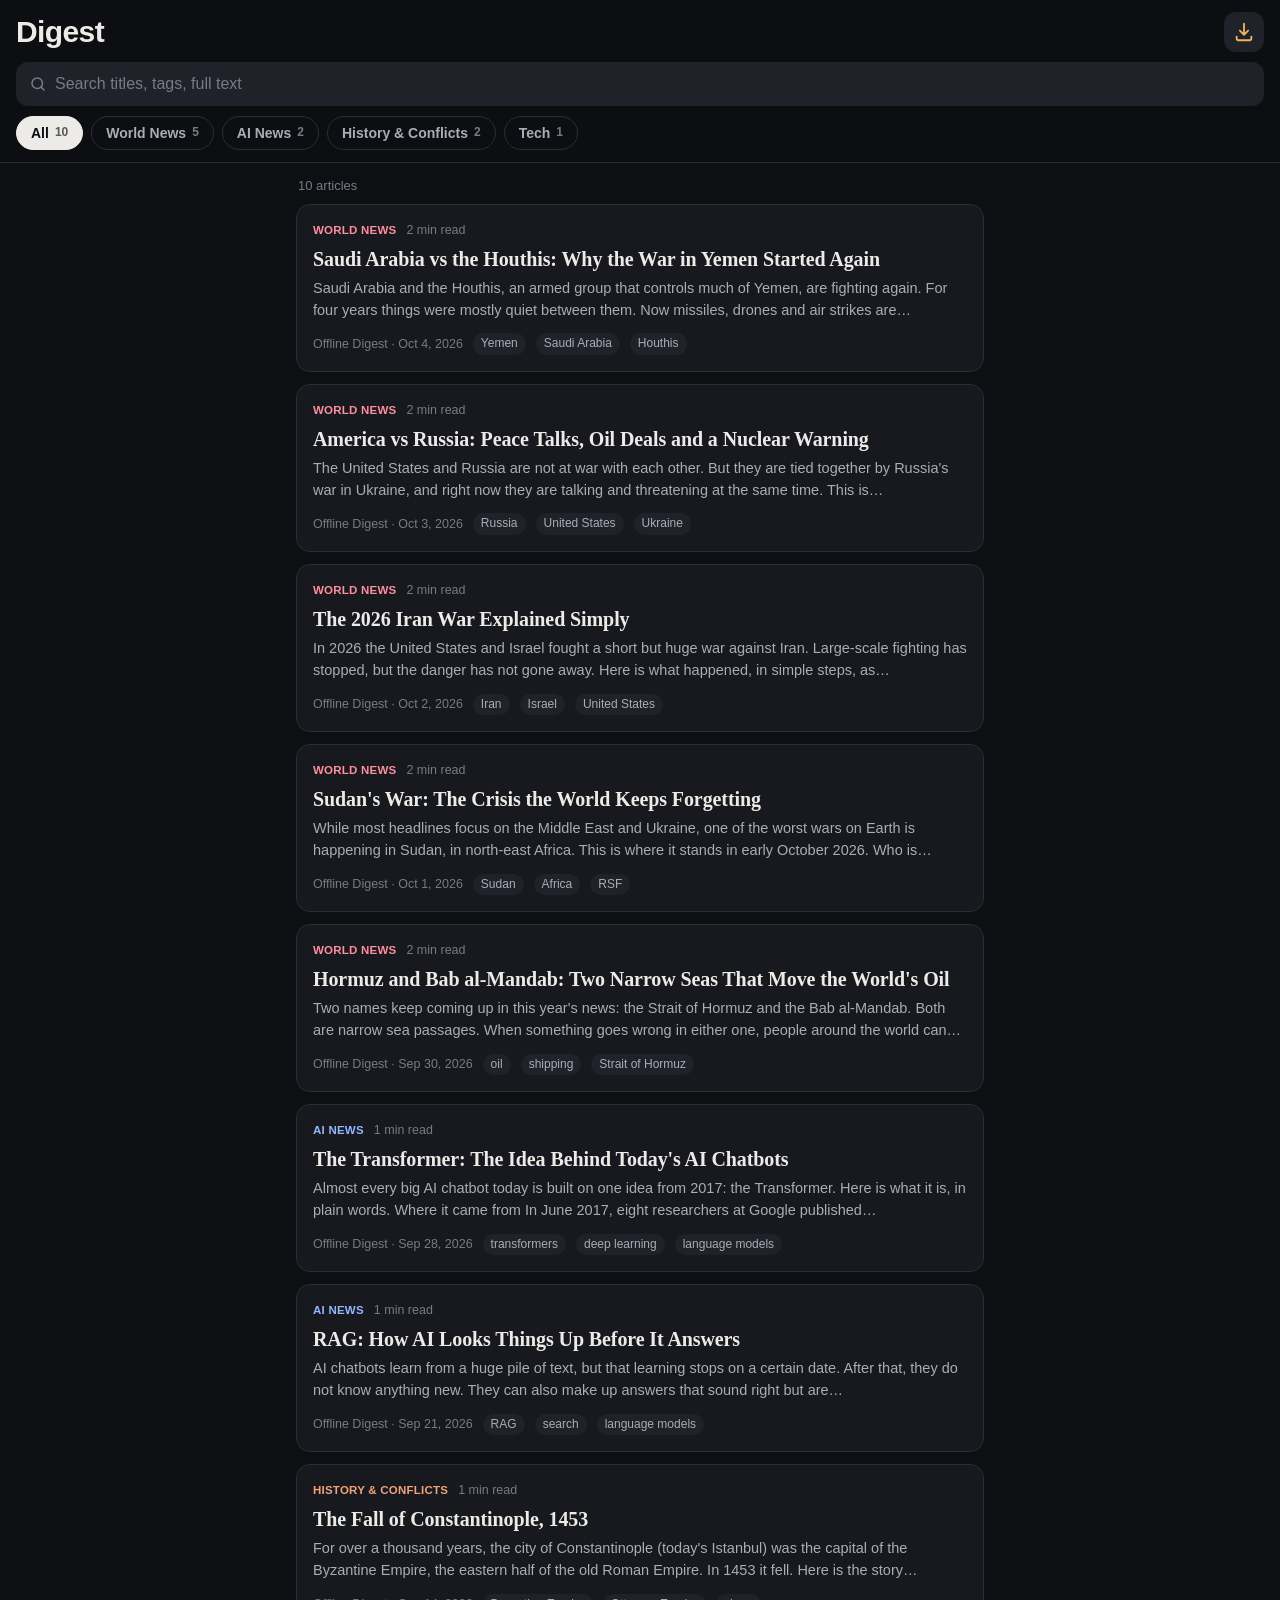
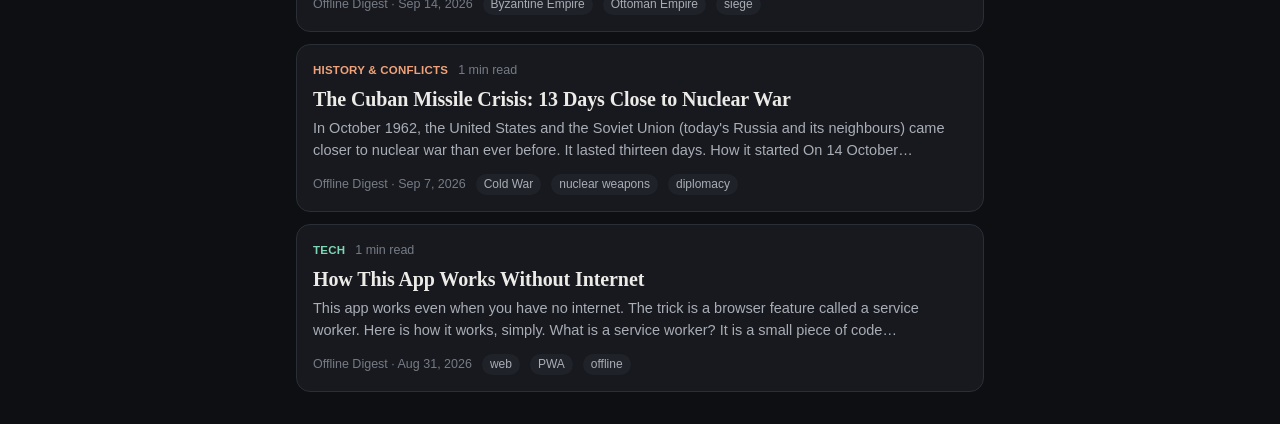
==== index.html @ 99176626 "Offline Digest & Search PWA Co-Authored-By: Claude Opus 5.5 <noreply@anthropic.com>" ====
<!doctype html>
<html lang="en">
<head>
  <meta charset="utf-8">
  <meta name="viewport" content="width=device-width, initial-scale=1, viewport-fit=cover">
  <title>Offline Digest</title>
  <meta name="description" content="An offline-first reading list with instant full-text search.">
  <meta name="theme-color" content="#0e0f12">
  <meta name="color-scheme" content="dark">

  <!-- iOS standalone ("Add to Home Screen") -->
  <meta name="apple-mobile-web-app-capable" content="yes">
  <meta name="mobile-web-app-capable" content="yes">
  <meta name="apple-mobile-web-app-status-bar-style" content="black-translucent">
  <meta name="apple-mobile-web-app-title" content="Digest">
  <meta name="format-detection" content="telephone=no">

  <link rel="manifest" href="manifest.json">
  <link rel="apple-touch-icon" href="icons/apple-touch-icon.png">
  <link rel="icon" type="image/png" sizes="192x192" href="icons/icon-192.png">
  <link rel="stylesheet" href="styles.css">
</head>
<body>

  <!-- Library / search view -->
  <div id="list-view" class="view">
    <header class="topbar">
      <div class="brand-row">
        <h1 class="brand">Digest</h1>
        <span id="net-status" class="net" aria-live="polite" hidden>Offline</span>
        <button id="import-btn" class="icon-btn" type="button" aria-label="Import or sync articles">
          <svg viewBox="0 0 24 24" width="22" height="22" aria-hidden="true"><path d="M12 3v12m0 0-4.5-4.5M12 15l4.5-4.5M4 17v2a2 2 0 0 0 2 2h12a2 2 0 0 0 2-2v-2" fill="none" stroke="currentColor" stroke-width="2" stroke-linecap="round" stroke-linejoin="round"/></svg>
        </button>
      </div>

      <div class="search" role="search">
        <svg viewBox="0 0 24 24" width="18" height="18" aria-hidden="true"><circle cx="11" cy="11" r="7" fill="none" stroke="currentColor" stroke-width="2"/><path d="m20 20-3.5-3.5" stroke="currentColor" stroke-width="2" stroke-linecap="round"/></svg>
        <input id="search" type="search" placeholder="Search titles, tags, full text" aria-label="Search articles"
               autocomplete="off" autocorrect="off" autocapitalize="off" spellcheck="false" enterkeyhint="search">
        <button id="clear-search" class="clear-btn" type="button" aria-label="Clear search" hidden>&times;</button>
      </div>

      <nav id="tabs" class="tabs" role="tablist" aria-label="Categories"></nav>
    </header>

    <main class="list-main">
      <p id="result-info" class="result-info" aria-live="polite"></p>
      <ul id="article-list" class="article-list"></ul>
      <div id="empty" class="empty" hidden></div>
    </main>
  </div>

  <!-- Reader view -->
  <div id="reader-view" class="view" hidden>
    <header class="reader-bar">
      <button id="back-btn" class="text-btn" type="button">
        <svg viewBox="0 0 24 24" width="20" height="20" aria-hidden="true"><path d="m15 5-7 7 7 7" fill="none" stroke="currentColor" stroke-width="2.2" stroke-linecap="round" stroke-linejoin="round"/></svg>
        Library
      </button>
      <div class="font-ctl" role="group" aria-label="Font size">
        <button id="font-down" type="button" aria-label="Decrease font size">A<span class="minus">&minus;</span></button>
        <button id="font-up" type="button" aria-label="Increase font size">A<span class="plus">+</span></button>
      </div>
      <div class="progress"><div id="progress-bar" class="progress-bar"></div></div>
    </header>
    <article id="reader" class="reader"></article>
  </div>

  <!-- Import / sync sheet -->
  <dialog id="import-dialog" class="sheet" aria-labelledby="import-title">
    <div class="sheet-head">
      <h2 id="import-title">Import &amp; Sync</h2>
      <button class="text-btn" type="button" data-close>Done</button>
    </div>

    <section class="sheet-sec">
      <h3>From a file</h3>
      <p class="hint">A JSON array of articles, a JSON Feed, or an RSS/Atom XML dump.</p>
      <label class="btn btn-primary">
        Choose file…
        <input id="file-input" class="visually-hidden" type="file"
               accept=".json,.xml,.rss,.atom,application/json,application/xml,text/xml,application/rss+xml,application/atom+xml">
      </label>
    </section>

    <section class="sheet-sec">
      <h3>Sync from URL</h3>
      <p class="hint">Needs a connection. Remote servers must allow cross-origin requests (CORS).</p>
      <div class="row">
        <input id="sync-url" type="url" inputmode="url" placeholder="https://example.com/feed.json"
               autocomplete="off" autocapitalize="off" spellcheck="false">
        <button id="sync-btn" class="btn" type="button">Sync</button>
      </div>
      <button id="sync-default" class="btn btn-ghost" type="button">Re-sync bundled articles.json</button>
    </section>

    <section class="sheet-sec">
      <h3>Paste JSON or RSS</h3>
      <textarea id="paste-input" rows="4" placeholder='[{"title": "…", "body": "…", "category": "Tech"}]'
                autocomplete="off" autocapitalize="off" spellcheck="false"></textarea>
      <button id="paste-btn" class="btn" type="button">Import pasted text</button>
    </section>

    <section class="sheet-sec">
      <h3>Library</h3>
      <p id="lib-stats" class="hint"></p>
      <button id="reset-btn" class="btn btn-danger" type="button">Reset library</button>
    </section>

    <p id="import-status" class="status" aria-live="polite"></p>
  </dialog>

  <div id="toast" class="toast" role="status" hidden>
    <span id="toast-msg"></span>
    <button id="toast-action" class="toast-action" type="button" hidden></button>
  </div>

  <script src="app.js" defer></script>
</body>
</html>
---- styles.css ----
/* Offline Digest — mobile-first dark reading UI */

:root {
  --bg: #0e0f12;
  --surface: #17191e;
  --surface-2: #1f2228;
  --border: #2a2e36;
  --text: #ecebe7;
  --text-2: #a9adb6;
  --text-3: #767b86;
  --accent: #f2b45a;
  --accent-ink: #1a1408;
  --danger: #ff6b6b;
  --ok: #6fd08c;
  --mark: rgba(242, 180, 90, 0.28);

  --cat-ai: #8fb8ff;
  --cat-history: #f0a37a;
  --cat-tech: #7fd6b4;
  --cat-world: #ff8f9e;

  --radius: 14px;
  --sat: env(safe-area-inset-top, 0px);
  --sab: env(safe-area-inset-bottom, 0px);
  --sal: env(safe-area-inset-left, 0px);
  --sar: env(safe-area-inset-right, 0px);
  --gutter: 16px;

  --ui-font: -apple-system, BlinkMacSystemFont, "SF Pro Text", "Segoe UI", Roboto, Helvetica, Arial, sans-serif;
  --read-font: "Iowan Old Style", "Charter", "Palatino Linotype", Palatino, Georgia, "Times New Roman", serif;

  color-scheme: dark;
}

*, *::before, *::after { box-sizing: border-box; }

html {
  -webkit-text-size-adjust: 100%;
  text-size-adjust: 100%;
  background: var(--bg);
}

body {
  margin: 0;
  min-height: 100vh;
  min-height: 100dvh;
  background: var(--bg);
  color: var(--text);
  font: 16px/1.45 var(--ui-font);
  -webkit-font-smoothing: antialiased;
  -webkit-tap-highlight-color: transparent;
  overflow-x: hidden;
}

[hidden] { display: none !important; }

button, input, textarea { font: inherit; color: inherit; }
button { cursor: pointer; }

:focus-visible { outline: 2px solid var(--accent); outline-offset: 2px; }

.visually-hidden {
  position: absolute !important;
  width: 1px; height: 1px;
  overflow: hidden;
  clip: rect(0 0 0 0);
  white-space: nowrap;
}

/* ---------- Library header ---------- */

.topbar {
  position: sticky;
  top: 0;
  z-index: 10;
  padding: calc(var(--sat) + 10px) calc(var(--gutter) + var(--sar)) 0 calc(var(--gutter) + var(--sal));
  background: rgba(14, 15, 18, 0.86);
  -webkit-backdrop-filter: saturate(160%) blur(18px);
  backdrop-filter: saturate(160%) blur(18px);
  border-bottom: 1px solid var(--border);
}

.brand-row {
  display: flex;
  align-items: center;
  gap: 10px;
  min-height: 44px;
}

.brand {
  margin: 0;
  font-size: 30px;
  font-weight: 750;
  letter-spacing: -0.02em;
}

.net {
  font-size: 12px;
  font-weight: 600;
  padding: 3px 8px;
  border-radius: 999px;
  background: var(--surface-2);
  color: var(--text-2);
  border: 1px solid var(--border);
}

.icon-btn {
  margin-left: auto;
  width: 40px;
  height: 40px;
  display: grid;
  place-items: center;
  border: 0;
  border-radius: 12px;
  background: var(--surface-2);
  color: var(--accent);
}
.icon-btn:active { transform: scale(0.95); }

.search {
  position: relative;
  display: flex;
  align-items: center;
  margin: 8px 0 10px;
  background: var(--surface-2);
  border-radius: 12px;
  border: 1px solid transparent;
  color: var(--text-3);
}
.search:focus-within { border-color: var(--border); }
.search svg { position: absolute; left: 12px; pointer-events: none; }

.search input {
  flex: 1;
  min-width: 0;
  height: 42px;
  padding: 0 40px 0 38px;
  border: 0;
  background: transparent;
  font-size: 16px; /* >= 16px prevents iOS zoom-on-focus */
  color: var(--text);
  outline: none;
  -webkit-appearance: none;
  appearance: none;
}
.search input::placeholder { color: var(--text-3); }
.search input::-webkit-search-cancel-button { display: none; }

.clear-btn {
  position: absolute;
  right: 6px;
  width: 30px;
  height: 30px;
  border: 0;
  border-radius: 50%;
  background: var(--border);
  color: var(--text);
  font-size: 18px;
  line-height: 1;
}

.tabs {
  display: flex;
  gap: 8px;
  overflow-x: auto;
  padding-bottom: 12px;
  margin: 0 calc(-1 * var(--gutter));
  padding-left: var(--gutter);
  padding-right: var(--gutter);
  scrollbar-width: none;
  -webkit-overflow-scrolling: touch;
}
.tabs::-webkit-scrollbar { display: none; }

.tab {
  flex: none;
  display: inline-flex;
  align-items: center;
  gap: 6px;
  height: 34px;
  padding: 0 14px;
  border-radius: 999px;
  border: 1px solid var(--border);
  background: transparent;
  color: var(--text-2);
  font-size: 14px;
  font-weight: 600;
  white-space: nowrap;
}
.tab .count {
  font-size: 12px;
  font-weight: 600;
  color: var(--text-3);
  font-variant-numeric: tabular-nums;
}
.tab[aria-selected="true"] {
  background: var(--text);
  border-color: var(--text);
  color: var(--bg);
}
.tab[aria-selected="true"] .count { color: #55585f; }

/* ---------- Article list ---------- */

.list-main {
  padding: 4px calc(var(--gutter) + var(--sar)) calc(var(--sab) + 32px) calc(var(--gutter) + var(--sal));
  max-width: 720px;
  margin: 0 auto;
}

.result-info {
  margin: 10px 2px 8px;
  font-size: 13px;
  color: var(--text-3);
  min-height: 1em;
}

.article-list {
  list-style: none;
  margin: 0;
  padding: 0;
  display: grid;
  gap: 12px;
}

.card {
  display: block;
  padding: 16px;
  border-radius: var(--radius);
  background: var(--surface);
  border: 1px solid var(--border);
  color: inherit;
  text-decoration: none;
  transition: transform 0.12s ease, background 0.12s ease;
}
.card:active { transform: scale(0.985); background: var(--surface-2); }

.card-meta,
.card-foot {
  display: flex;
  align-items: center;
  flex-wrap: wrap;
  gap: 6px 10px;
  font-size: 12.5px;
  color: var(--text-3);
}

.chip {
  font-size: 11.5px;
  font-weight: 700;
  letter-spacing: 0.02em;
  text-transform: uppercase;
  color: var(--cat, var(--text-2));
}
.chip[data-cat="ai"] { --cat: var(--cat-ai); }
.chip[data-cat="history"] { --cat: var(--cat-history); }
.chip[data-cat="tech"] { --cat: var(--cat-tech); }
.chip[data-cat="world"] { --cat: var(--cat-world); }

.card-title {
  margin: 8px 0 6px;
  font-family: var(--read-font);
  font-size: 20px;
  line-height: 1.25;
  font-weight: 700;
  letter-spacing: -0.005em;
}

.card-excerpt {
  margin: 0 0 12px;
  font-size: 14.5px;
  line-height: 1.5;
  color: var(--text-2);
  display: -webkit-box;
  -webkit-line-clamp: 3;
  -webkit-box-orient: vertical;
  overflow: hidden;
}

.tag {
  padding: 2px 8px;
  border-radius: 999px;
  background: var(--surface-2);
  color: var(--text-2);
  font-size: 12px;
}

mark {
  background: var(--mark);
  color: inherit;
  border-radius: 3px;
  padding: 0 1px;
}

.empty {
  text-align: center;
  padding: 48px 24px;
  color: var(--text-3);
}
.empty strong { display: block; color: var(--text-2); font-size: 17px; margin-bottom: 6px; }

/* ---------- Reader ---------- */

.reader-bar {
  position: sticky;
  top: 0;
  z-index: 10;
  display: flex;
  align-items: center;
  justify-content: space-between;
  padding: calc(var(--sat) + 6px) calc(10px + var(--sar)) 6px calc(6px + var(--sal));
  background: rgba(14, 15, 18, 0.86);
  -webkit-backdrop-filter: saturate(160%) blur(18px);
  backdrop-filter: saturate(160%) blur(18px);
  border-bottom: 1px solid var(--border);
}

.text-btn {
  display: inline-flex;
  align-items: center;
  gap: 2px;
  min-height: 44px;
  padding: 0 8px;
  border: 0;
  background: none;
  color: var(--accent);
  font-size: 17px;
  font-weight: 500;
}

.font-ctl {
  display: flex;
  border-radius: 10px;
  overflow: hidden;
  border: 1px solid var(--border);
  background: var(--surface-2);
}
.font-ctl button {
  min-width: 52px;
  height: 36px;
  border: 0;
  background: none;
  font-family: var(--read-font);
  font-weight: 700;
  font-size: 17px;
}
.font-ctl button + button { border-left: 1px solid var(--border); font-size: 21px; }
.font-ctl button:disabled { opacity: 0.35; }
.font-ctl .minus, .font-ctl .plus { font-family: var(--ui-font); font-size: 0.75em; margin-left: 1px; }

.progress {
  position: absolute;
  left: 0; right: 0; bottom: -1px;
  height: 2px;
}
.progress-bar {
  height: 100%;
  width: 0;
  background: var(--accent);
  transition: width 0.08s linear;
}

.reader {
  --reader-size: 18px;
  max-width: 680px;
  margin: 0 auto;
  padding: 28px calc(22px + var(--sar)) calc(var(--sab) + 72px) calc(22px + var(--sal));
  font-family: var(--read-font);
  font-size: var(--reader-size);
  line-height: 1.68;
  overflow-wrap: break-word;
}

.reader .chip { font-family: var(--ui-font); }

.reader h1 {
  margin: 10px 0 12px;
  font-size: 1.65em;
  line-height: 1.18;
  letter-spacing: -0.01em;
}

.reader-meta {
  font-family: var(--ui-font);
  font-size: 14px;
  line-height: 1.5;
  color: var(--text-3);
  padding-bottom: 20px;
  margin-bottom: 24px;
  border-bottom: 1px solid var(--border);
}
.reader-meta .tags { display: flex; flex-wrap: wrap; gap: 6px; margin-top: 10px; }

.reader-body p { margin: 0 0 1.1em; }
.reader-body ul, .reader-body ol { margin: 0 0 1.1em; padding-left: 1.3em; }
.reader-body li { margin-bottom: 0.45em; }
.reader-body li::marker { color: var(--accent); }
.reader-body strong { color: #fff; }
.reader-body h2 {
  margin: 1.6em 0 0.5em;
  font-size: 1.2em;
  line-height: 1.3;
}

.reader-foot {
  margin-top: 36px;
  padding-top: 20px;
  border-top: 1px solid var(--border);
  font-family: var(--ui-font);
  font-size: 14px;
  color: var(--text-3);
}
.reader-foot a { color: var(--accent); }

/* ---------- Import sheet ---------- */

.sheet {
  width: min(100% - 24px, 520px);
  max-height: calc(100dvh - var(--sat) - 24px);
  margin: auto auto calc(12px + var(--sab));
  padding: 0;
  border: 1px solid var(--border);
  border-radius: 20px;
  background: var(--surface);
  color: var(--text);
  overflow-y: auto;
  -webkit-overflow-scrolling: touch;
}
.sheet::backdrop { background: rgba(0, 0, 0, 0.6); }
.sheet[open] { animation: sheet-in 0.22s ease-out; }
@keyframes sheet-in { from { transform: translateY(24px); opacity: 0; } }

@media (min-width: 640px) {
  .sheet { margin: auto; }
}

.sheet-head {
  position: sticky;
  top: 0;
  display: flex;
  align-items: center;
  justify-content: space-between;
  padding: 8px 8px 8px 20px;
  background: var(--surface);
  border-bottom: 1px solid var(--border);
}
.sheet-head h2 { margin: 0; font-size: 18px; }

.sheet-sec { padding: 16px 20px 4px; }
.sheet-sec h3 { margin: 0 0 4px; font-size: 15px; }
.hint { margin: 0 0 12px; font-size: 13.5px; color: var(--text-3); }

.row { display: flex; gap: 8px; margin-bottom: 10px; }

.sheet input[type="url"],
.sheet textarea {
  width: 100%;
  min-width: 0;
  padding: 10px 12px;
  border-radius: 10px;
  border: 1px solid var(--border);
  background: var(--bg);
  font-size: 16px;
  outline: none;
}
.sheet textarea { resize: vertical; margin-bottom: 10px; font-family: ui-monospace, Menlo, Consolas, monospace; font-size: 14px; }
.sheet input:focus, .sheet textarea:focus { border-color: var(--accent); }

.btn {
  position: relative;
  display: inline-flex;
  align-items: center;
  justify-content: center;
  min-height: 42px;
  padding: 0 16px;
  border-radius: 10px;
  border: 1px solid var(--border);
  background: var(--surface-2);
  font-size: 15px;
  font-weight: 600;
  white-space: nowrap;
  margin-bottom: 10px;
}
.btn:active { transform: scale(0.98); }
.btn:disabled { opacity: 0.4; }
.row .btn { margin-bottom: 0; }
.btn-primary { background: var(--accent); border-color: var(--accent); color: var(--accent-ink); width: 100%; }
.btn-ghost { background: transparent; color: var(--accent); border-color: transparent; padding: 0 4px; }
.btn-danger { background: transparent; color: var(--danger); border-color: rgba(255, 107, 107, 0.35); }
.btn-primary:focus-within { outline: 2px solid var(--text); outline-offset: 2px; }

.status {
  margin: 0;
  padding: 4px 20px calc(18px + var(--sab));
  font-size: 14px;
  color: var(--text-2);
  min-height: 1em;
}
.status.ok { color: var(--ok); }
.status.error { color: var(--danger); }

/* ---------- Toast ---------- */

.toast {
  position: fixed;
  left: 50%;
  bottom: calc(18px + var(--sab));
  transform: translateX(-50%);
  z-index: 50;
  display: flex;
  align-items: center;
  gap: 12px;
  max-width: calc(100% - 32px);
  padding: 12px 16px;
  border-radius: 12px;
  background: var(--text);
  color: var(--bg);
  font-size: 14.5px;
  font-weight: 500;
  box-shadow: 0 10px 30px rgba(0, 0, 0, 0.45);
  animation: toast-in 0.2s ease-out;
}
@keyframes toast-in { from { opacity: 0; transform: translate(-50%, 10px); } }
.toast-action {
  border: 0;
  background: none;
  color: #9a5d00;
  font-weight: 700;
  padding: 0;
}

@media (prefers-reduced-motion: reduce) {
  *, *::before, *::after { animation: none !important; transition: none !important; }
}
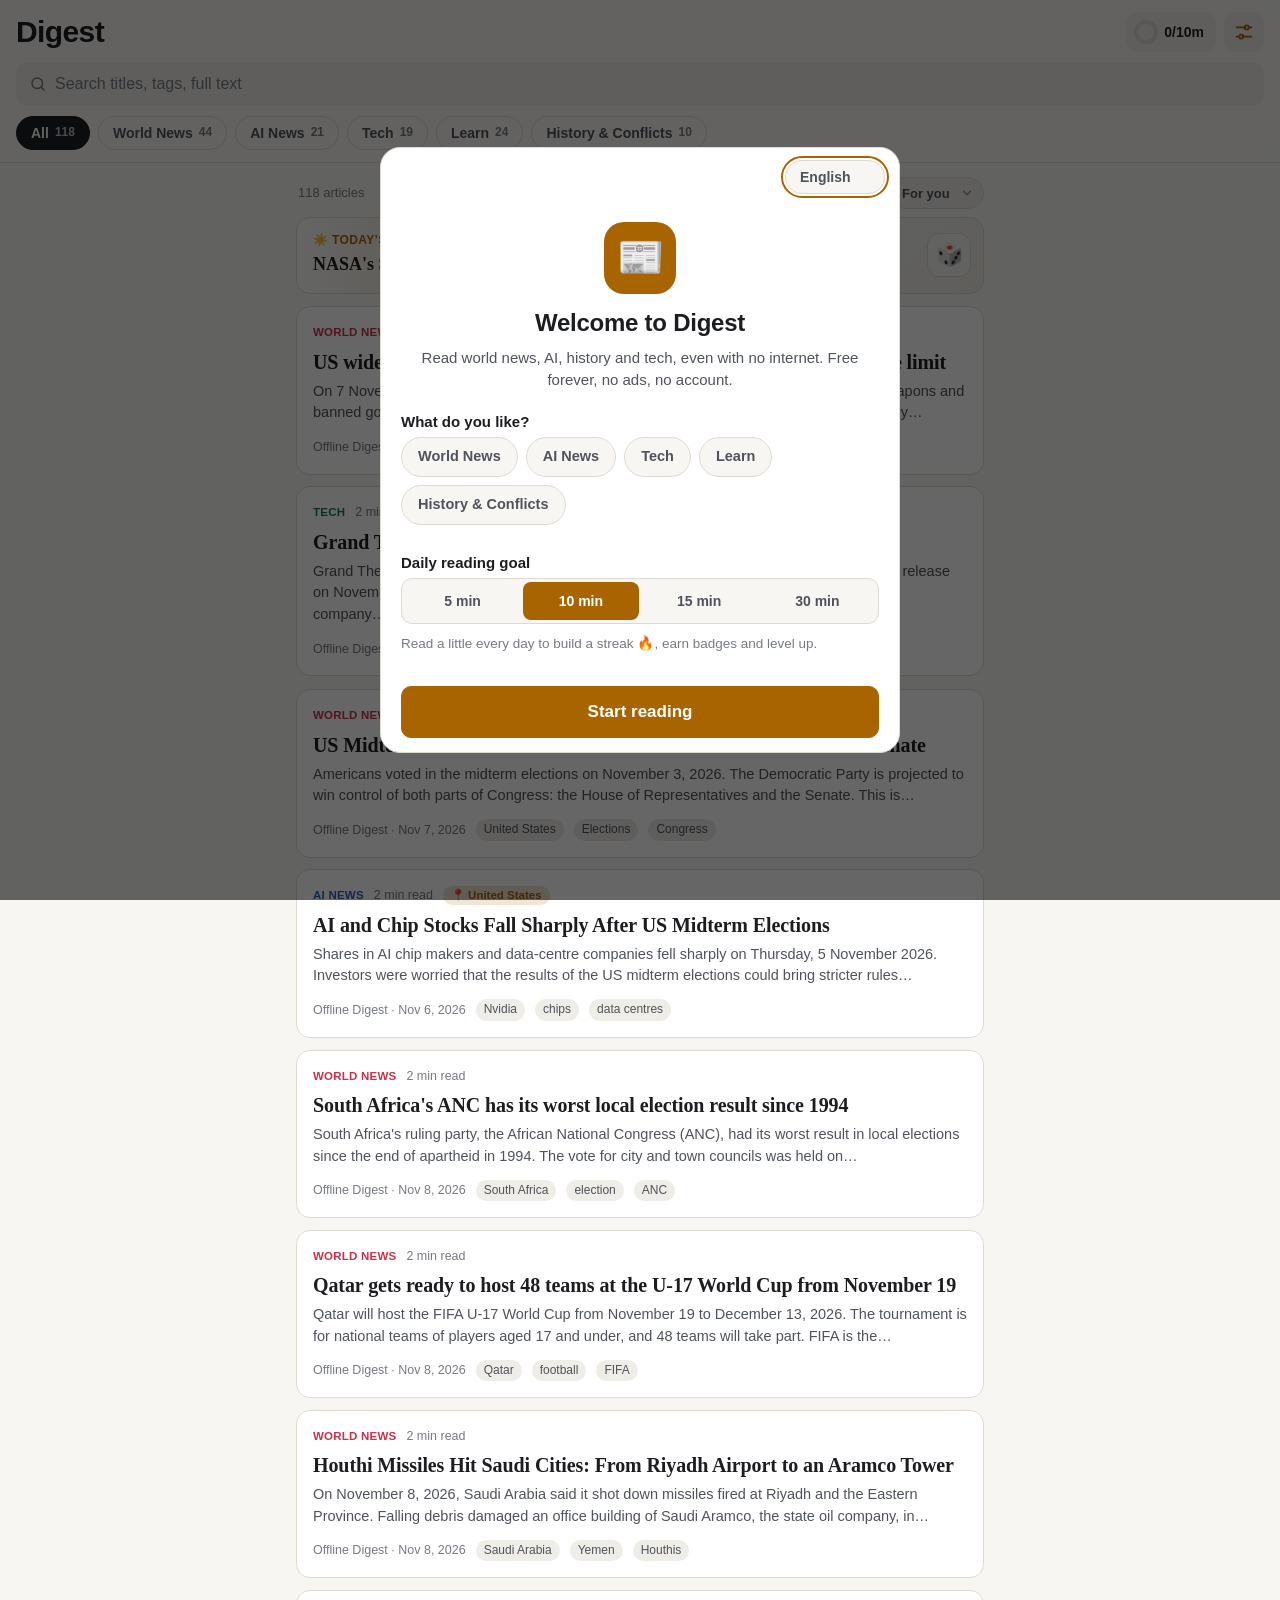
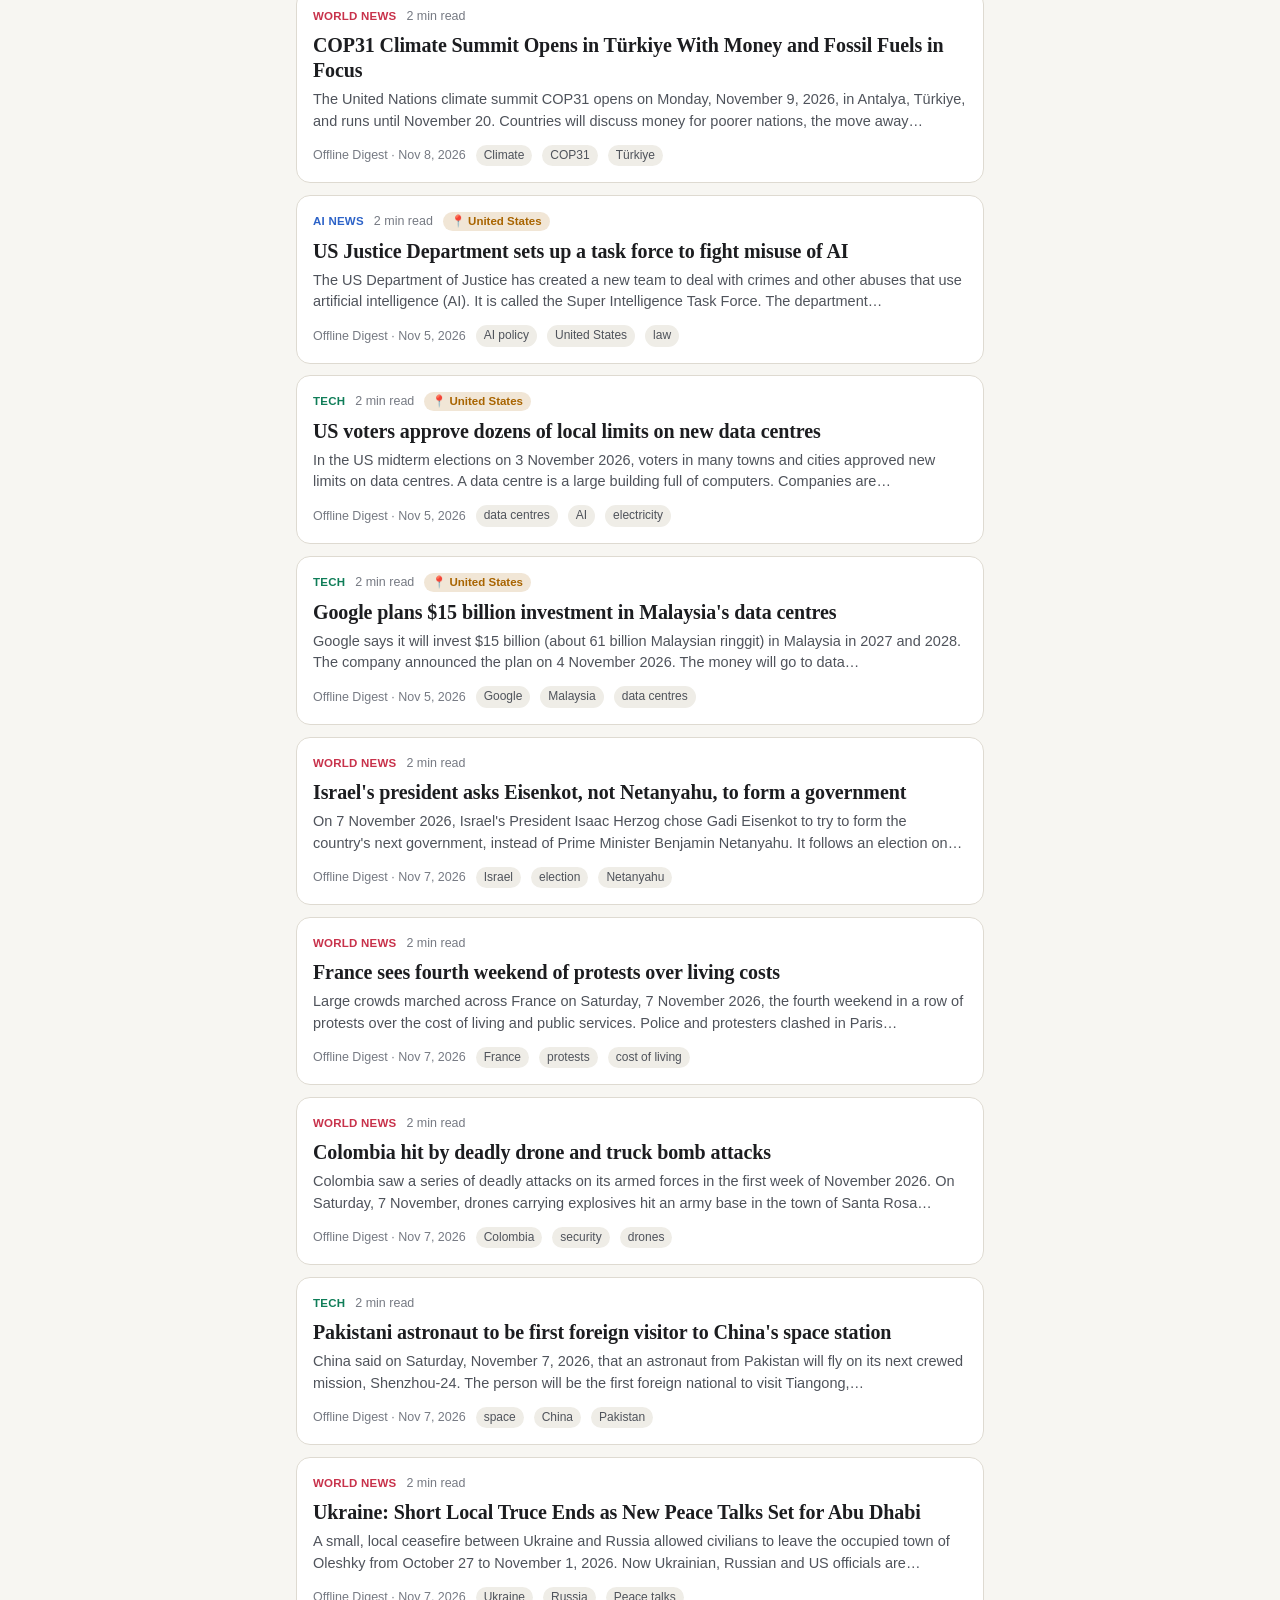
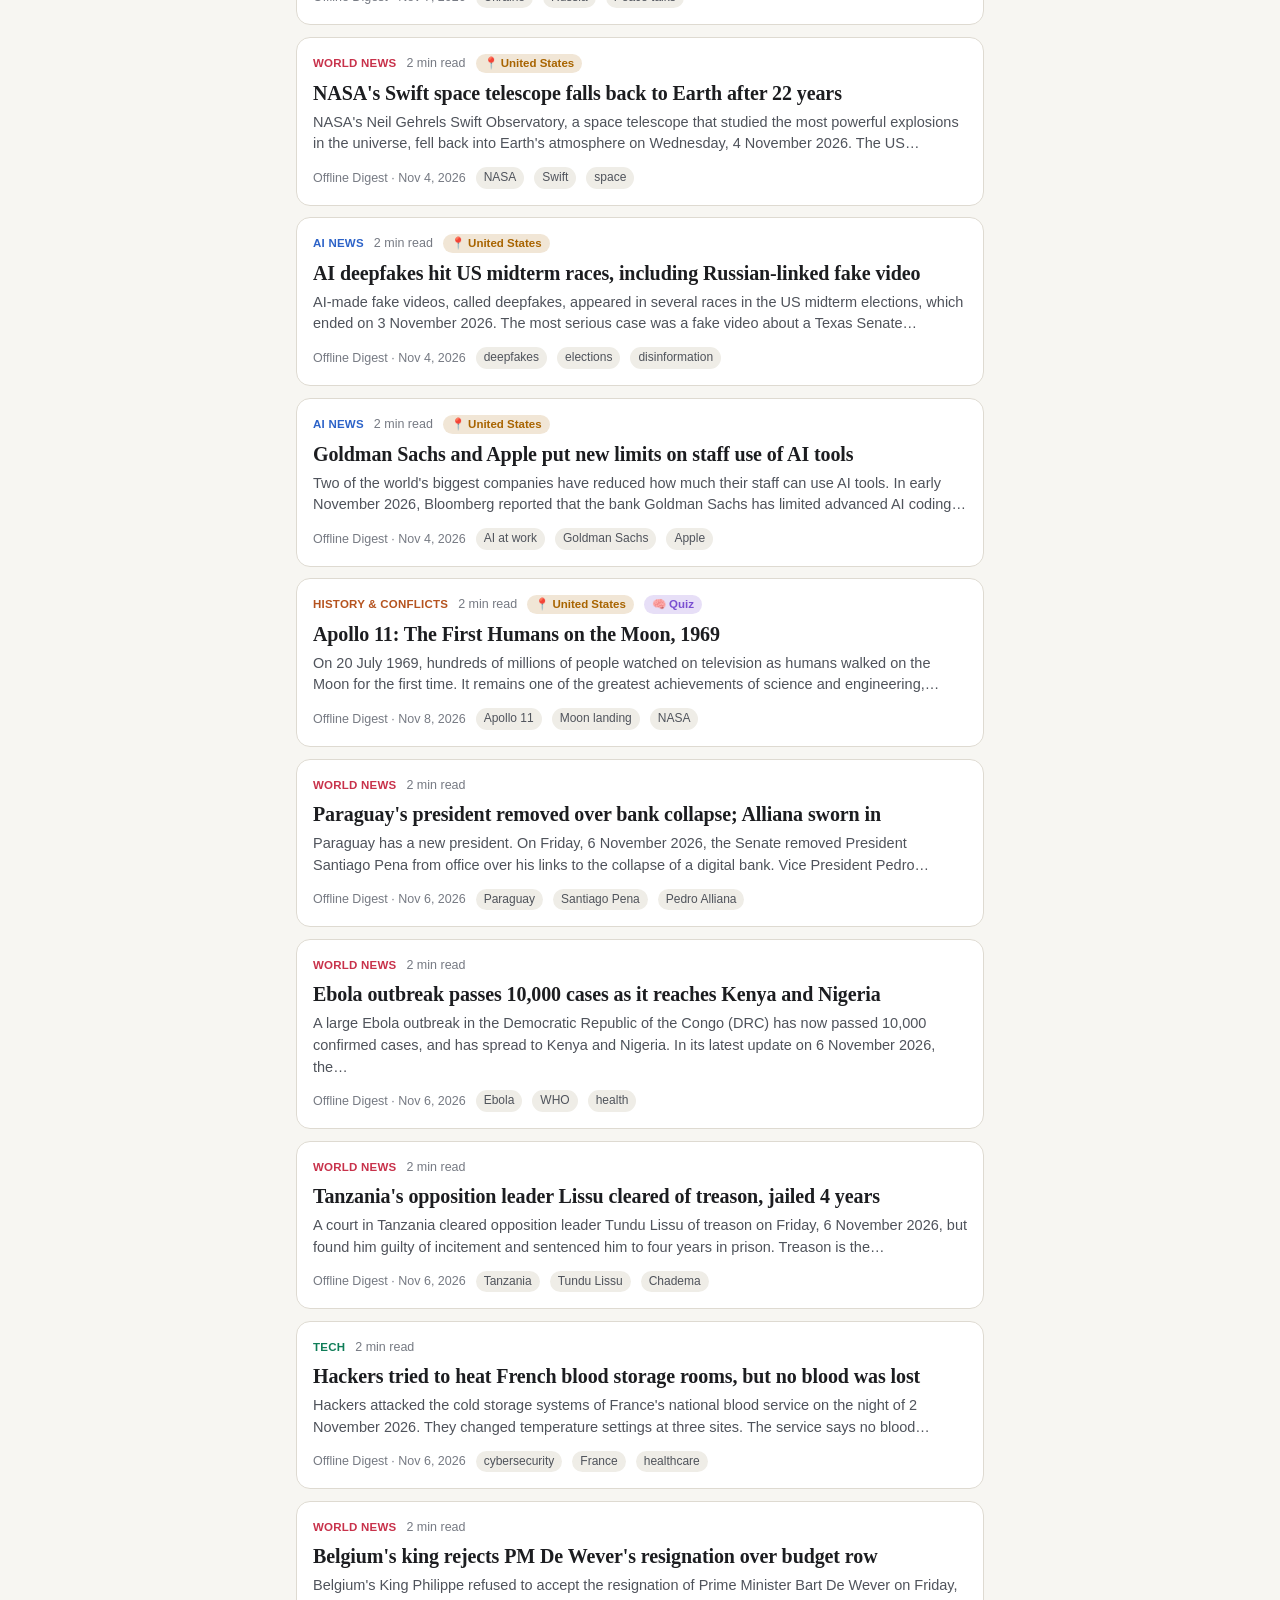
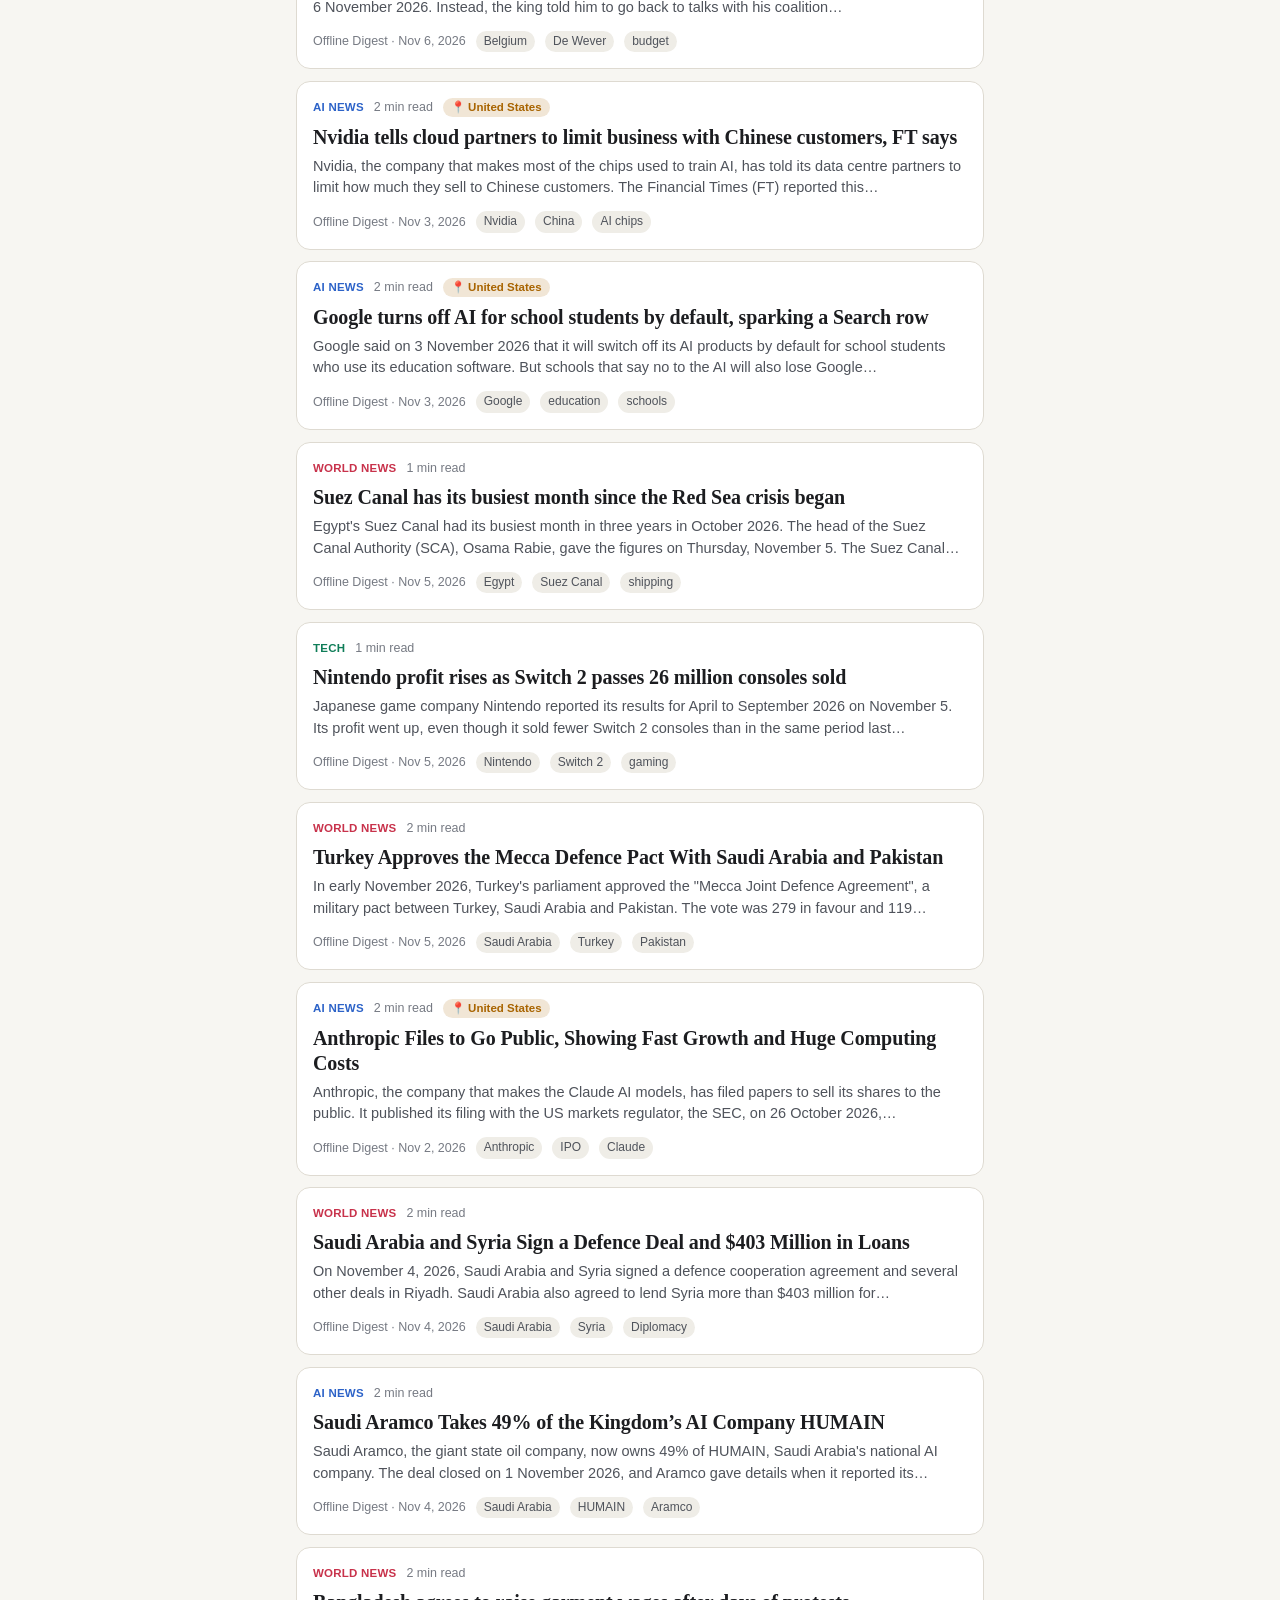
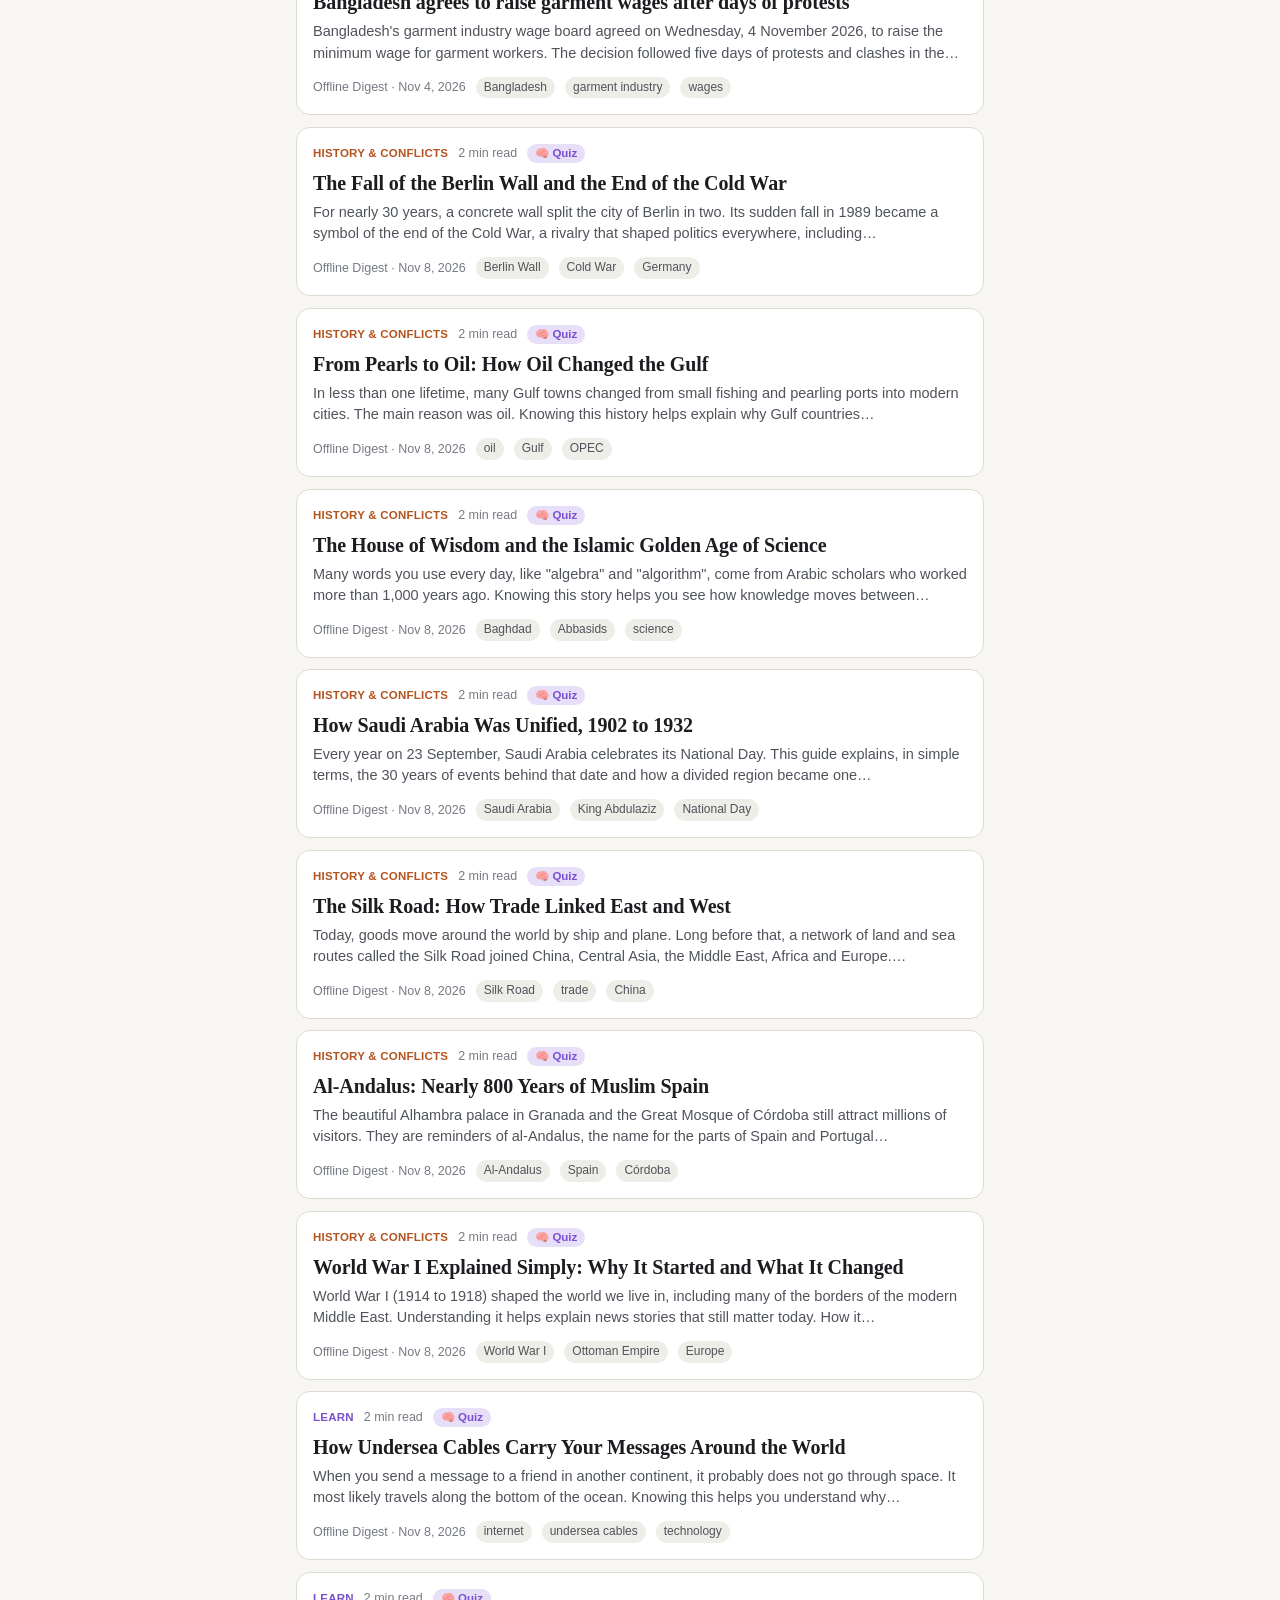
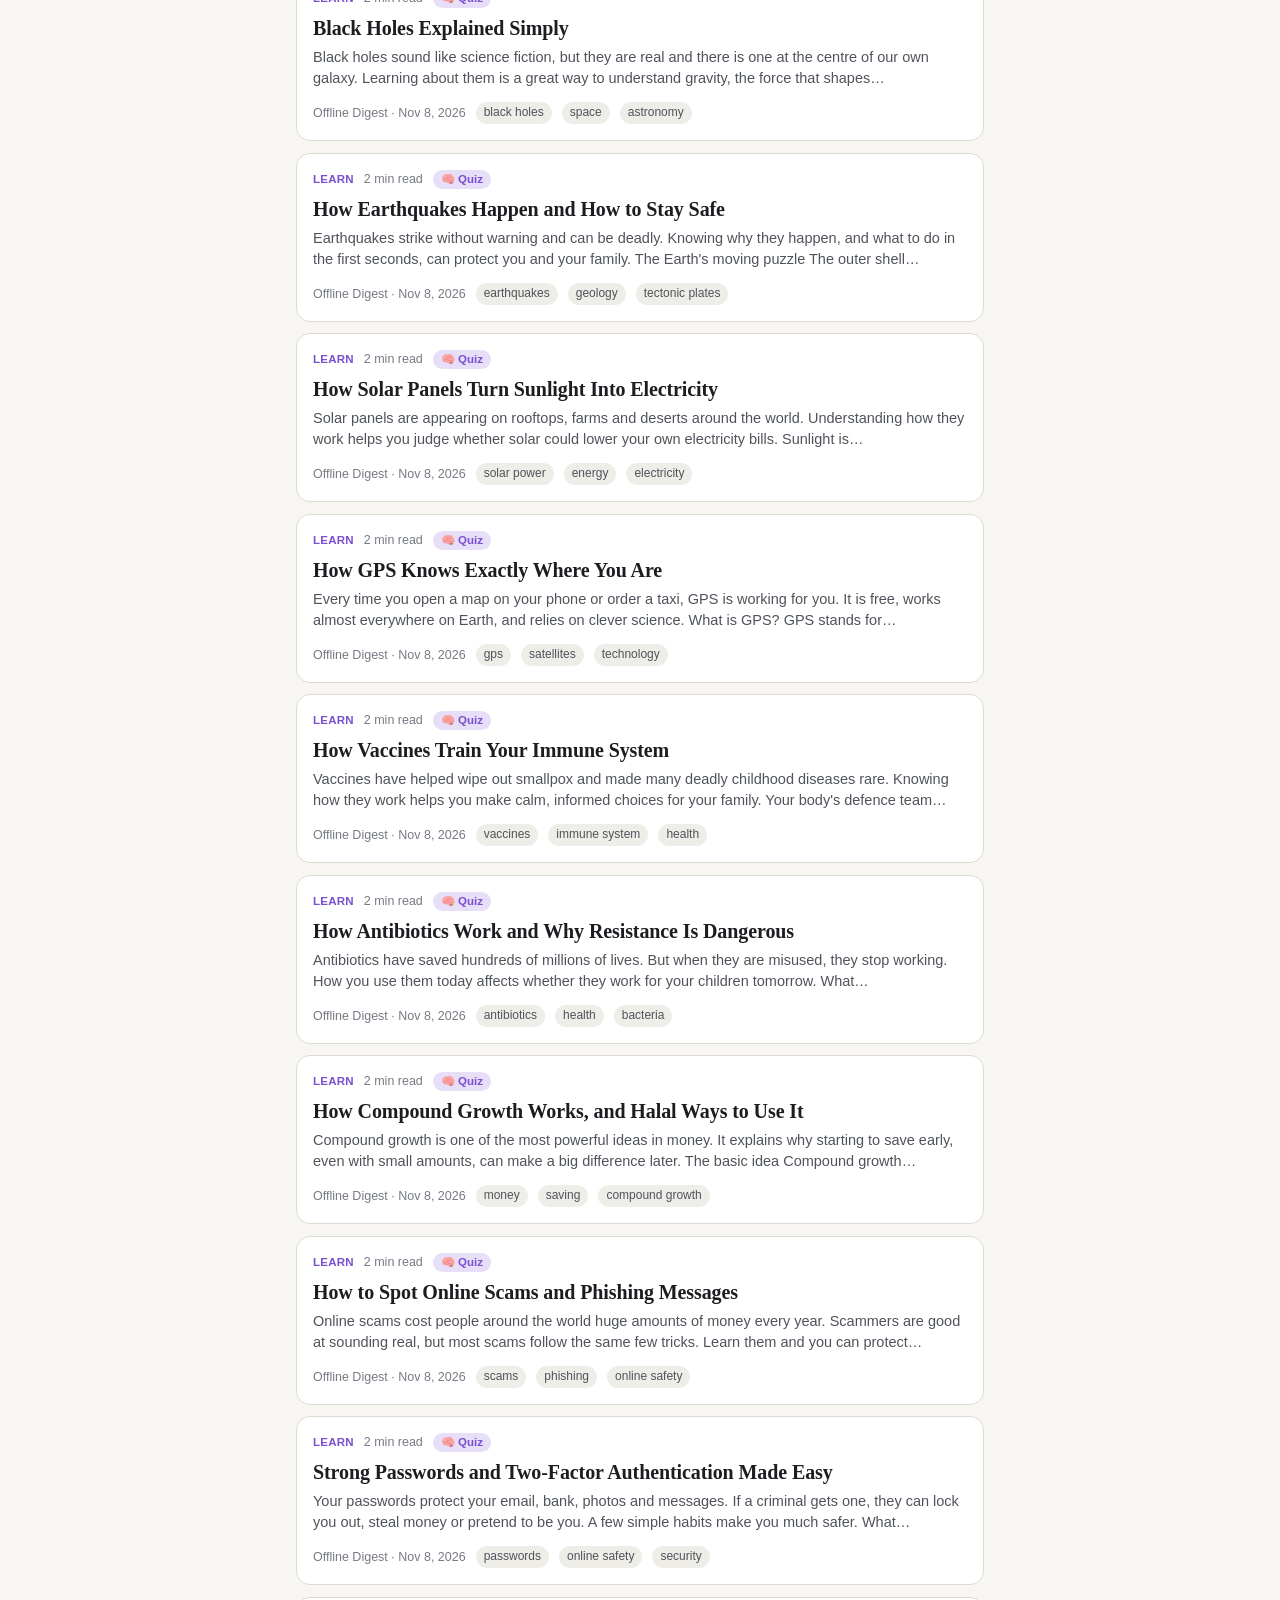
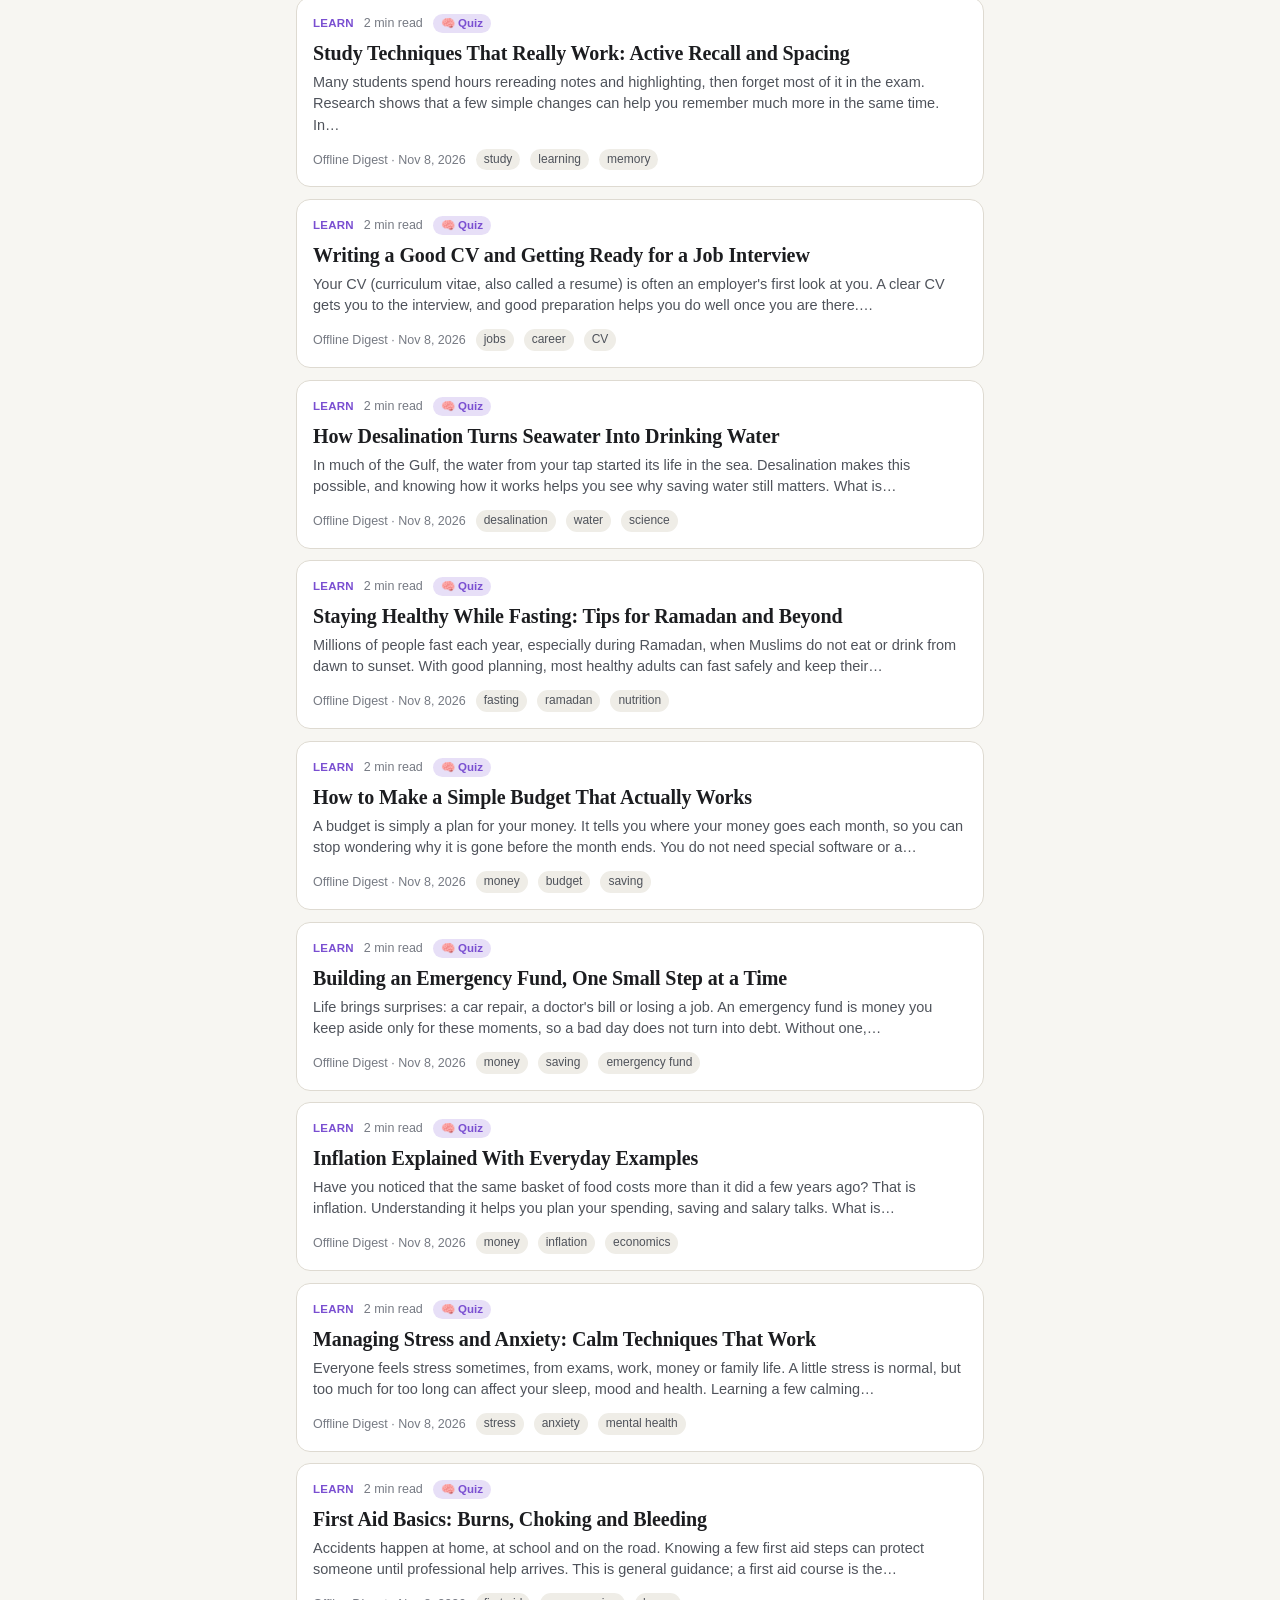
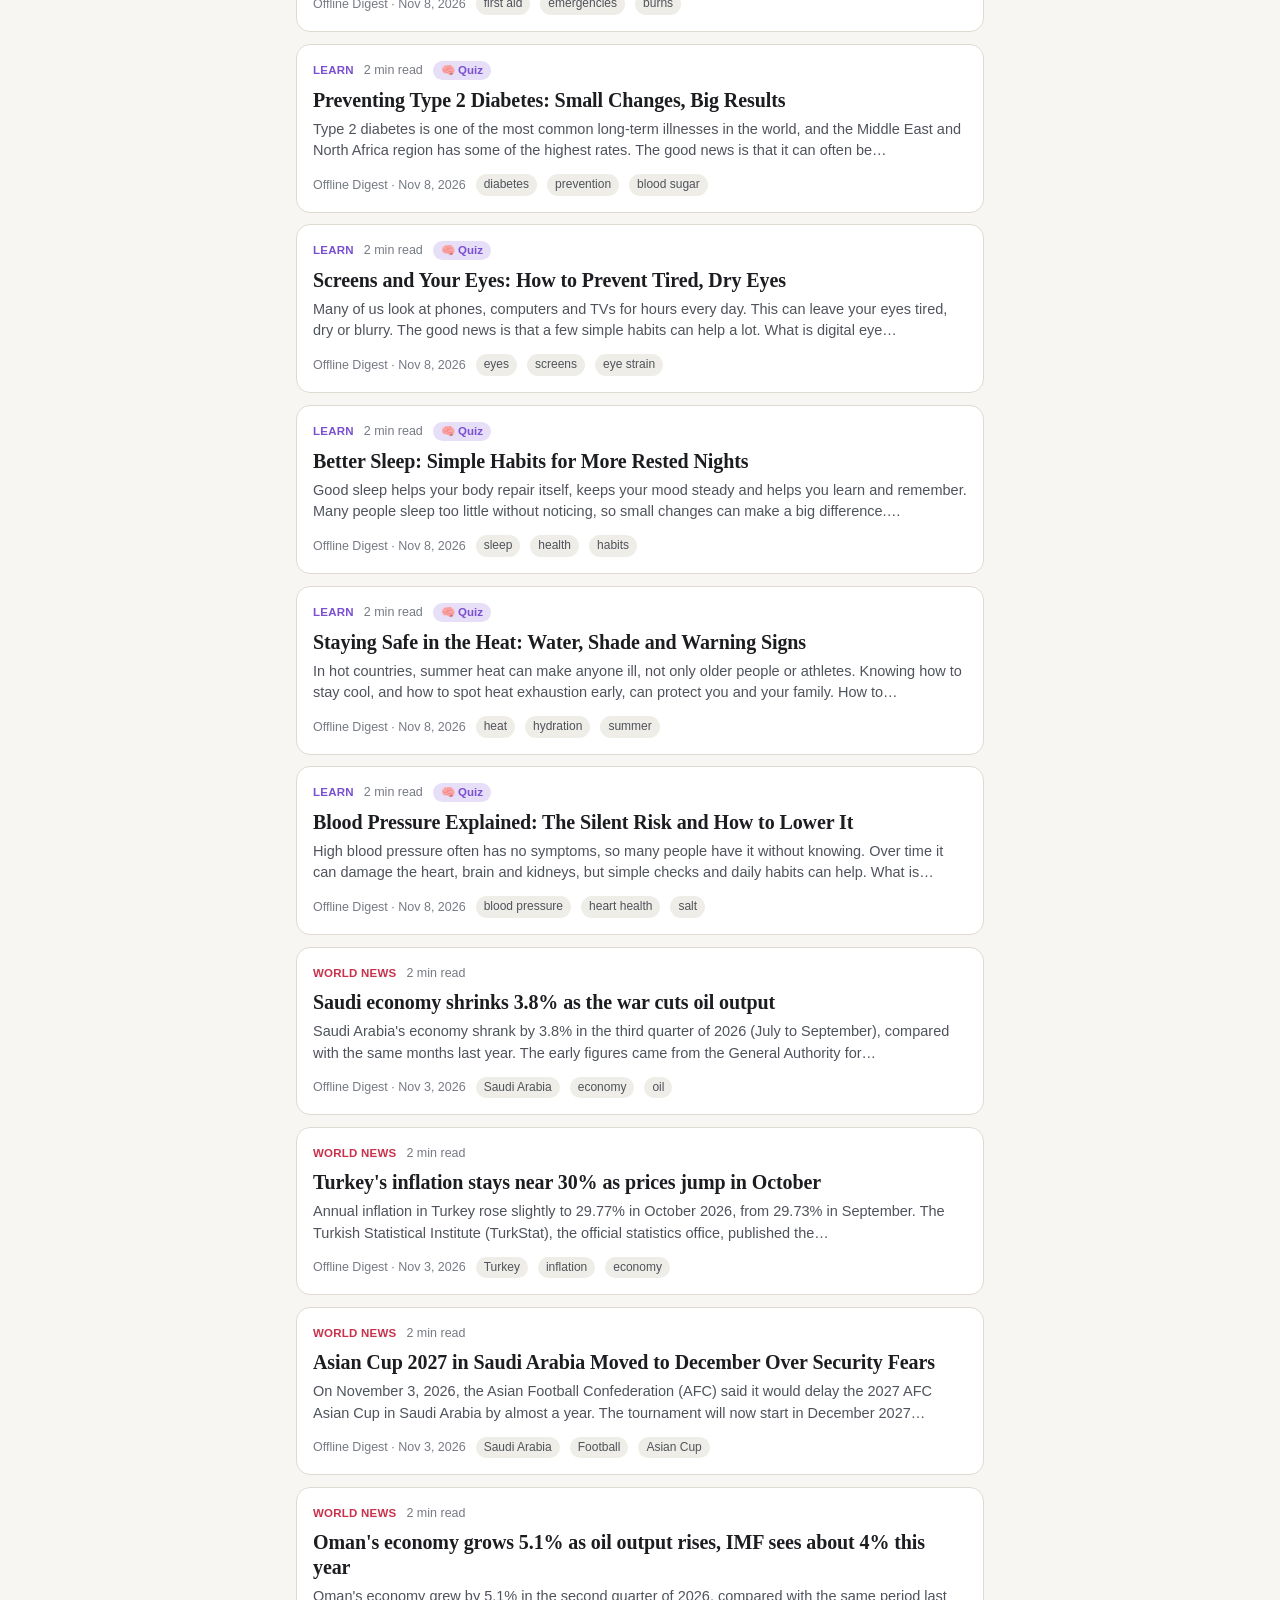
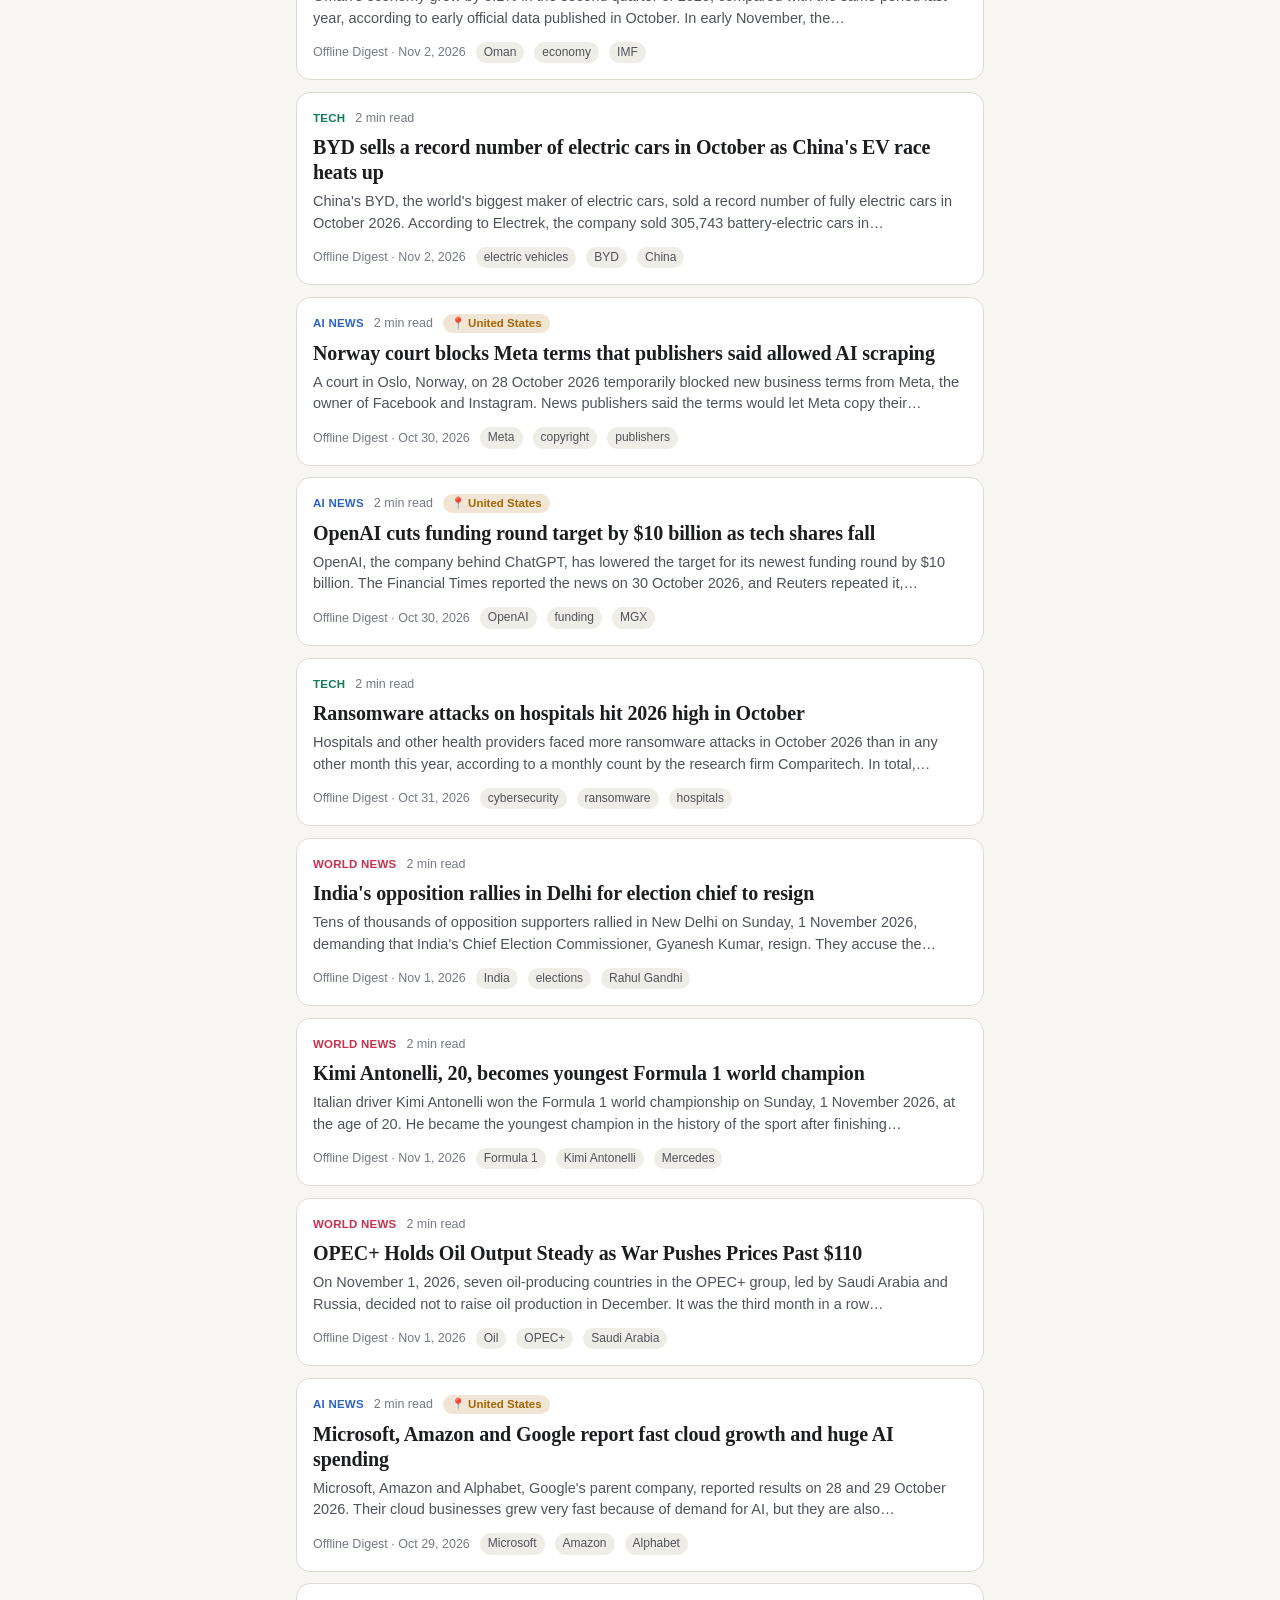
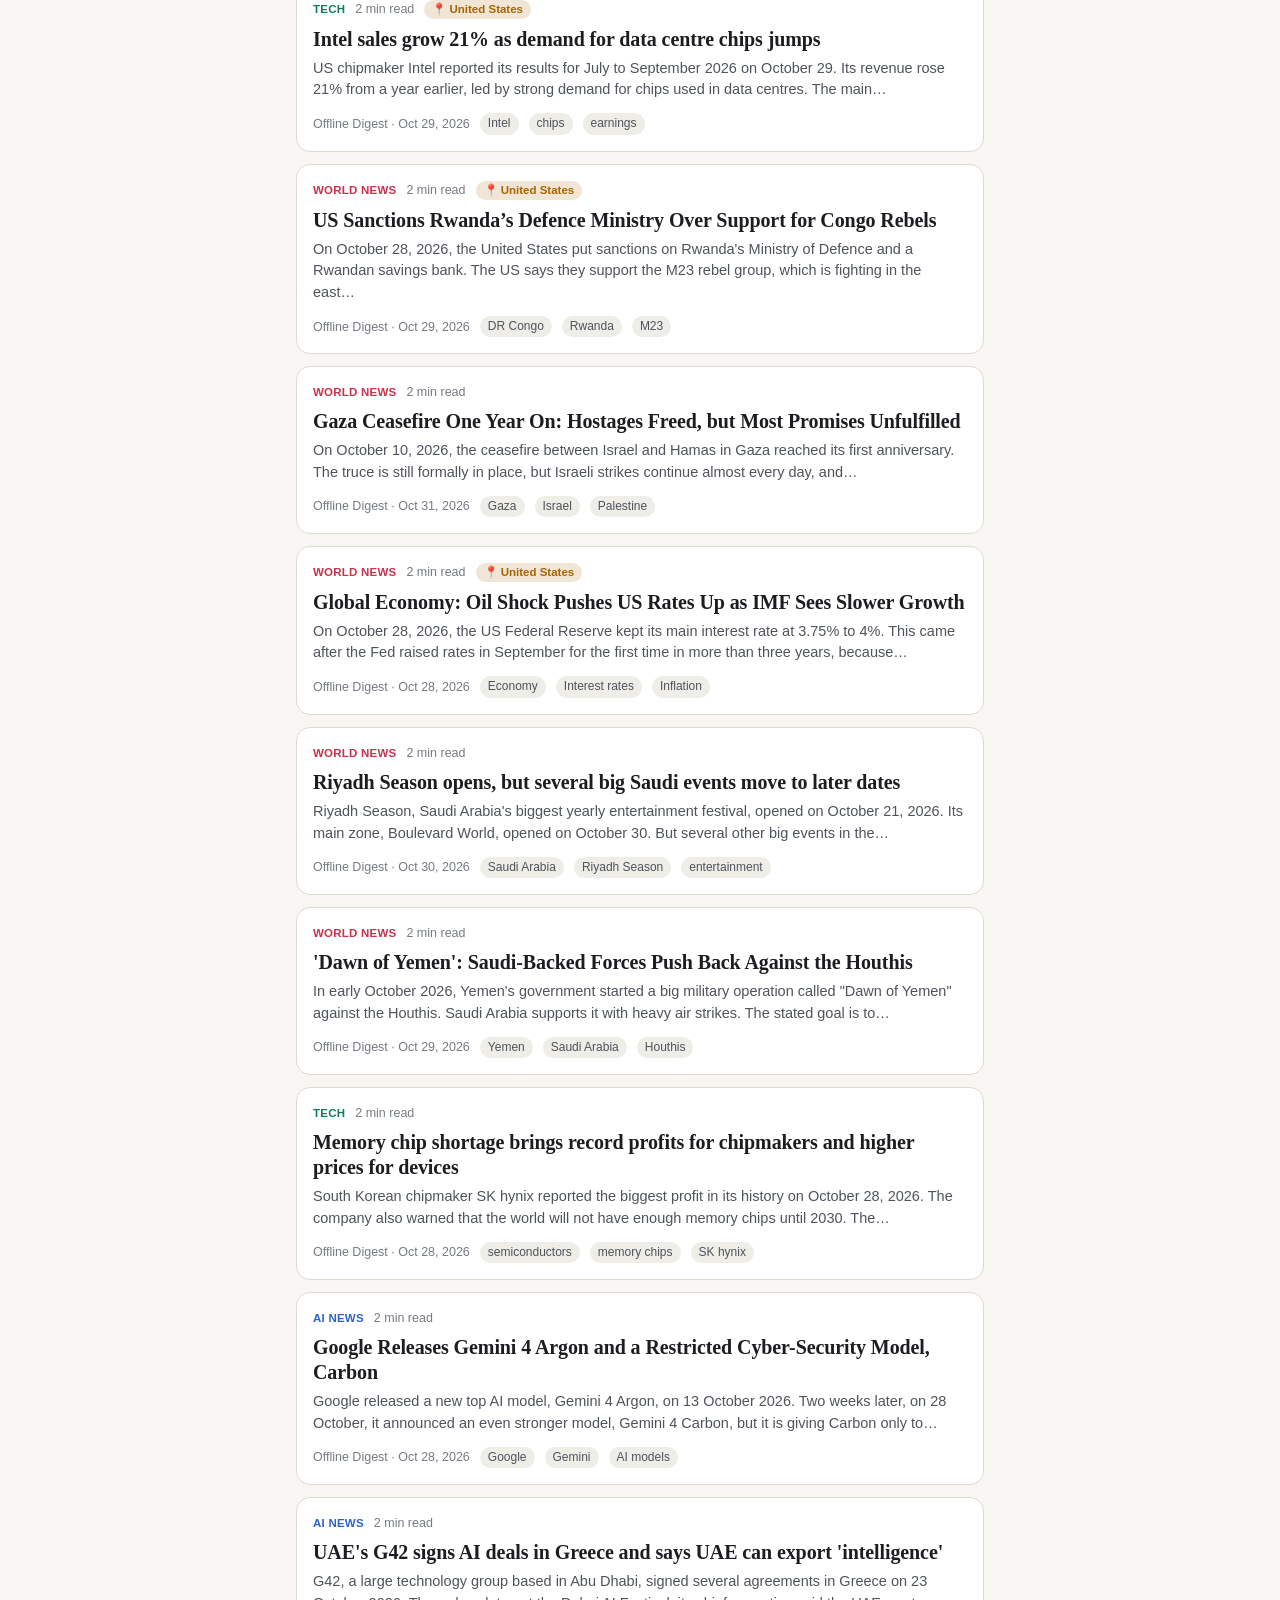
==== commit 99a9fb38: "Digest 1.9: news, learning, languages and Play Store prep - 118 sourced articles: world, Gulf and Sa" ====
--- a/index.html
+++ b/index.html
@@ -4,11 +4,24 @@
   <meta charset="utf-8">
   <meta name="viewport" content="width=device-width, initial-scale=1, viewport-fit=cover">
   <title>Offline Digest</title>
-  <meta name="description" content="An offline-first reading list with instant full-text search.">
+  <meta name="description" content="A free, offline-first reading list with instant full-text search and read-aloud.">
   <meta name="theme-color" content="#0e0f12">
-  <meta name="color-scheme" content="dark">
-
-  <!-- iOS standalone ("Add to Home Screen") -->
+  <meta name="color-scheme" content="dark light">
+
+  <!-- Apply the saved theme and text direction before first paint (no flash). -->
+  <script>
+    (function () {
+      try {
+        var s = JSON.parse(localStorage.getItem('od:settings') || '{}'), theme = s.theme || 'system';
+        if (theme === 'system') theme = matchMedia('(prefers-color-scheme: light)').matches ? 'light' : 'dark';
+        document.documentElement.dataset.theme = theme;
+        var lang = s.lang || String((navigator.languages && navigator.languages[0]) || navigator.language || 'en').slice(0, 2).toLowerCase();
+        if (lang === 'ar') document.documentElement.dir = 'rtl';
+      } catch (e) {}
+    })();
+  </script>
+
+  <!-- Standalone ("Add to Home Screen" / installed app) -->
   <meta name="apple-mobile-web-app-capable" content="yes">
   <meta name="mobile-web-app-capable" content="yes">
   <meta name="apple-mobile-web-app-status-bar-style" content="black-translucent">
@@ -27,24 +40,51 @@
     <header class="topbar">
       <div class="brand-row">
         <h1 class="brand">Digest</h1>
-        <span id="net-status" class="net" aria-live="polite" hidden>Offline</span>
-        <button id="import-btn" class="icon-btn" type="button" aria-label="Import or sync articles">
-          <svg viewBox="0 0 24 24" width="22" height="22" aria-hidden="true"><path d="M12 3v12m0 0-4.5-4.5M12 15l4.5-4.5M4 17v2a2 2 0 0 0 2 2h12a2 2 0 0 0 2-2v-2" fill="none" stroke="currentColor" stroke-width="2" stroke-linecap="round" stroke-linejoin="round"/></svg>
-        </button>
+        <span id="net-status" class="net" aria-live="polite" data-i18n="offline" hidden>Offline</span>
+        <div class="top-actions">
+          <button id="goal-btn" class="goal-pill" type="button" aria-label="Today's reading progress"></button>
+          <button id="settings-btn" class="icon-btn" type="button" data-i18n-aria="aria.settings" aria-label="Settings">
+            <svg viewBox="0 0 24 24" width="22" height="22" aria-hidden="true"><path d="M4 7h9m4 0h3M4 17h3m4 0h9" fill="none" stroke="currentColor" stroke-width="2" stroke-linecap="round"/><circle cx="15" cy="7" r="2.2" fill="none" stroke="currentColor" stroke-width="2"/><circle cx="9" cy="17" r="2.2" fill="none" stroke="currentColor" stroke-width="2"/></svg>
+          </button>
+        </div>
       </div>
 
       <div class="search" role="search">
         <svg viewBox="0 0 24 24" width="18" height="18" aria-hidden="true"><circle cx="11" cy="11" r="7" fill="none" stroke="currentColor" stroke-width="2"/><path d="m20 20-3.5-3.5" stroke="currentColor" stroke-width="2" stroke-linecap="round"/></svg>
-        <input id="search" type="search" placeholder="Search titles, tags, full text" aria-label="Search articles"
+        <input id="search" type="search" placeholder="Search titles, tags, full text" aria-label="Search articles" data-i18n-ph="search.ph" data-i18n-aria="search.aria"
                autocomplete="off" autocorrect="off" autocapitalize="off" spellcheck="false" enterkeyhint="search">
-        <button id="clear-search" class="clear-btn" type="button" aria-label="Clear search" hidden>&times;</button>
+        <button id="clear-search" class="clear-btn" type="button" aria-label="Clear search" data-i18n-aria="search.clear" hidden>&times;</button>
       </div>
 
       <nav id="tabs" class="tabs" role="tablist" aria-label="Categories"></nav>
     </header>
 
     <main class="list-main">
-      <p id="result-info" class="result-info" aria-live="polite"></p>
+      <div class="list-tools">
+        <p id="result-info" class="result-info" aria-live="polite"></p>
+        <label class="select">
+          <span class="visually-hidden">Show</span>
+          <select id="filter-select">
+            <option value="all" data-i18n="filter.all">All</option>
+            <option value="unread" data-i18n="filter.unread">Unread</option>
+            <option value="progress" data-i18n="filter.progress">In progress</option>
+            <option value="saved" data-i18n="filter.saved">Saved</option>
+            <option value="highlights" data-i18n="filter.highlights">Highlighted</option>
+          </select>
+        </label>
+        <label class="select" id="sort-wrap">
+          <span class="visually-hidden">Sort by</span>
+          <select id="sort-select">
+            <option value="foryou" data-i18n="sort.foryou">For you</option>
+            <option value="new" data-i18n="sort.new">Newest</option>
+            <option value="old" data-i18n="sort.old">Oldest</option>
+            <option value="short" data-i18n="sort.short">Shortest</option>
+            <option value="long" data-i18n="sort.long">Longest</option>
+          </select>
+        </label>
+      </div>
+      <div id="continue"></div>
+      <div id="today"></div>
       <ul id="article-list" class="article-list"></ul>
       <div id="empty" class="empty" hidden></div>
     </main>
@@ -55,56 +95,247 @@
     <header class="reader-bar">
       <button id="back-btn" class="text-btn" type="button">
         <svg viewBox="0 0 24 24" width="20" height="20" aria-hidden="true"><path d="m15 5-7 7 7 7" fill="none" stroke="currentColor" stroke-width="2.2" stroke-linecap="round" stroke-linejoin="round"/></svg>
-        Library
+        <span data-i18n="library">Library</span>
       </button>
-      <div class="font-ctl" role="group" aria-label="Font size">
-        <button id="font-down" type="button" aria-label="Decrease font size">A<span class="minus">&minus;</span></button>
-        <button id="font-up" type="button" aria-label="Increase font size">A<span class="plus">+</span></button>
+      <div class="reader-actions">
+        <button id="listen-btn" class="bar-btn" type="button" aria-label="Read aloud" data-i18n-aria="aria.listen">
+          <svg viewBox="0 0 24 24" width="22" height="22" aria-hidden="true"><path d="M11 5 6 9H3v6h3l5 4V5Z" fill="none" stroke="currentColor" stroke-width="2" stroke-linejoin="round"/><path d="M15.5 8.5a5 5 0 0 1 0 7M18.5 5.5a9 9 0 0 1 0 13" fill="none" stroke="currentColor" stroke-width="2" stroke-linecap="round"/></svg>
+        </button>
+        <button id="save-btn" class="bar-btn" type="button" aria-label="Save article" aria-pressed="false">
+          <svg viewBox="0 0 24 24" width="22" height="22" aria-hidden="true"><path class="fillable" d="M6 3.5h12v17l-6-4.2-6 4.2v-17Z" fill="none" stroke="currentColor" stroke-width="2" stroke-linejoin="round"/></svg>
+        </button>
+        <button id="display-btn" class="bar-btn aa" type="button" aria-label="Text and display" data-i18n-aria="aria.display">Aa</button>
+        <button id="more-btn" class="bar-btn" type="button" aria-label="More actions" data-i18n-aria="aria.more">
+          <svg viewBox="0 0 24 24" width="22" height="22" aria-hidden="true"><circle cx="5" cy="12" r="1.9" fill="currentColor"/><circle cx="12" cy="12" r="1.9" fill="currentColor"/><circle cx="19" cy="12" r="1.9" fill="currentColor"/></svg>
+        </button>
       </div>
       <div class="progress"><div id="progress-bar" class="progress-bar"></div></div>
     </header>
     <article id="reader" class="reader"></article>
   </div>
 
-  <!-- Import / sync sheet -->
+  <!-- Read-aloud player -->
+  <div id="player" class="player" role="region" aria-label="Read aloud" hidden>
+    <button id="tts-prev" type="button" aria-label="Previous paragraph">
+      <svg viewBox="0 0 24 24" width="22" height="22" aria-hidden="true"><path d="M6 5v14M19 5l-9 7 9 7V5Z" fill="currentColor" stroke="currentColor" stroke-width="1.6" stroke-linejoin="round"/></svg>
+    </button>
+    <button id="tts-play" class="play" type="button" aria-label="Pause">
+      <svg class="i-pause" viewBox="0 0 24 24" width="24" height="24" aria-hidden="true"><path d="M7 5h3v14H7zM14 5h3v14h-3z" fill="currentColor"/></svg>
+      <svg class="i-play" viewBox="0 0 24 24" width="24" height="24" aria-hidden="true"><path d="M7 4.5v15l12-7.5-12-7.5Z" fill="currentColor"/></svg>
+    </button>
+    <button id="tts-next" type="button" aria-label="Next paragraph">
+      <svg viewBox="0 0 24 24" width="22" height="22" aria-hidden="true"><path d="M18 5v14M5 5l9 7-9 7V5Z" fill="currentColor" stroke="currentColor" stroke-width="1.6" stroke-linejoin="round"/></svg>
+    </button>
+    <span id="tts-label" class="player-label"></span>
+    <button id="tts-close" type="button" aria-label="Stop reading aloud">&times;</button>
+  </div>
+
+  <!-- Floating bar for highlighting selected text -->
+  <div id="sel-bar" class="sel-bar" role="toolbar" aria-label="Selected text" hidden>
+    <button type="button" data-sel="hl">🖍 Highlight</button>
+    <button type="button" data-sel="quote" data-i18n="sel.quote">Quote card</button>
+    <button type="button" data-sel="copy" data-i18n="sel.copy">Copy</button>
+  </div>
+
+  <!-- Progress sheet: daily goal, streak, level, badges -->
+  <dialog id="progress-dialog" class="sheet" aria-labelledby="progress-title">
+    <div class="sheet-head">
+      <h2 id="progress-title" data-i18n="progress.title">Your progress</h2>
+      <button class="text-btn" type="button" data-close data-i18n="done">Done</button>
+    </div>
+
+    <section class="sheet-sec today-sec">
+      <div id="today-ring" class="today-ring"></div>
+      <p id="today-text" class="today-text"></p>
+    </section>
+
+    <section class="sheet-sec">
+      <h3 data-i18n="goal.title">Daily goal</h3>
+      <div class="seg" data-setting="goal" role="group" aria-label="Daily goal in minutes">
+        <button type="button" data-value="5" data-i18n="min" data-i18n-n="5">5 min</button>
+        <button type="button" data-value="10" data-i18n="min" data-i18n-n="10">10 min</button>
+        <button type="button" data-value="15" data-i18n="min" data-i18n-n="15">15 min</button>
+        <button type="button" data-value="30" data-i18n="min" data-i18n-n="30">30 min</button>
+      </div>
+      <div id="week" class="week" aria-label="Minutes read in the last 7 days"></div>
+    </section>
+
+    <section class="sheet-sec">
+      <div id="level" class="level"></div>
+      <div id="stats" class="stats"></div>
+    </section>
+
+    <section class="sheet-sec">
+      <h3 class="with-count"><span data-i18n="badges">Badges</span> <span id="badge-count"></span></h3>
+      <div id="badges" class="badges"></div>
+    </section>
+
+    <section class="sheet-sec invite">
+      <div id="freeze-info" class="freeze-info"></div>
+      <p data-i18n-html="invite.text"></p>
+      <button id="share-progress" class="btn btn-primary" type="button" data-i18n="progress.share">📣 Share my progress</button>
+      <button class="btn" type="button" data-invite data-i18n="invite.btn">💌 Invite friends</button>
+    </section>
+  </dialog>
+
+  <!-- First launch -->
+  <dialog id="welcome-dialog" class="sheet welcome" aria-labelledby="welcome-title">
+    <div class="welcome-lang">
+      <select class="lang-select select-pill" aria-label="Language" data-i18n-aria="language"></select>
+    </div>
+    <div class="welcome-hero">
+      <div class="welcome-logo">📰</div>
+      <h2 id="welcome-title" data-i18n="welcome.title">Welcome to Digest</h2>
+      <p data-i18n="welcome.text"></p>
+    </div>
+    <section class="sheet-sec">
+      <h3 data-i18n="welcome.topics">What do you like?</h3>
+      <div id="topics" class="topics"></div>
+    </section>
+    <section class="sheet-sec">
+      <h3 data-i18n="welcome.goal">Daily reading goal</h3>
+      <div class="seg" data-setting="goal" role="group" aria-label="Daily goal in minutes">
+        <button type="button" data-value="5" data-i18n="min" data-i18n-n="5">5 min</button>
+        <button type="button" data-value="10" data-i18n="min" data-i18n-n="10">10 min</button>
+        <button type="button" data-value="15" data-i18n="min" data-i18n-n="15">15 min</button>
+        <button type="button" data-value="30" data-i18n="min" data-i18n-n="30">30 min</button>
+      </div>
+      <p class="hint" data-i18n="welcome.hint"></p>
+    </section>
+    <section class="sheet-sec">
+      <button class="btn btn-primary btn-big" type="button" data-close data-i18n="welcome.start">Start reading</button>
+    </section>
+  </dialog>
+
+  <!-- Settings sheet -->
+  <dialog id="settings-dialog" class="sheet" aria-labelledby="settings-title">
+    <div class="sheet-head">
+      <h2 id="settings-title" data-i18n="settings.title">Settings</h2>
+      <button class="text-btn" type="button" data-close data-i18n="done">Done</button>
+    </div>
+
+    <section class="sheet-sec">
+      <h3 data-i18n="language">Language</h3>
+      <select class="lang-select field" aria-label="Language" data-i18n-aria="language"></select>
+    </section>
+
+    <section class="sheet-sec">
+      <h3 data-i18n="region">Your region</h3>
+      <select id="region-select" class="field" aria-label="Your region" data-i18n-aria="region"></select>
+      <p class="hint" data-i18n="region.hint"></p>
+    </section>
+
+    <section class="sheet-sec">
+      <h3 data-i18n="theme">Theme</h3>
+      <div class="seg" data-setting="theme" role="group" aria-label="Theme">
+        <button type="button" data-value="system" data-i18n="theme.system">Auto</button>
+        <button type="button" data-value="dark" data-i18n="theme.dark">Dark</button>
+        <button type="button" data-value="light" data-i18n="theme.light">Light</button>
+        <button type="button" data-value="sepia" data-i18n="theme.sepia">Sepia</button>
+      </div>
+    </section>
+
+    <section class="sheet-sec">
+      <h3 data-i18n="text.title">Reading text</h3>
+      <div class="setting-row">
+        <span data-i18n="text.size">Size</span>
+        <div class="stepper" role="group" aria-label="Font size">
+          <button id="font-down" type="button" aria-label="Decrease font size">A<span class="minus">&minus;</span></button>
+          <output id="font-size-val">18</output>
+          <button id="font-up" type="button" aria-label="Increase font size">A<span class="plus">+</span></button>
+        </div>
+      </div>
+      <div class="seg" data-setting="font" role="group" aria-label="Font">
+        <button type="button" data-value="serif" class="f-serif" data-i18n="font.serif">Serif</button>
+        <button type="button" data-value="sans" class="f-sans" data-i18n="font.sans">Sans</button>
+      </div>
+      <div class="seg" data-setting="spacing" role="group" aria-label="Line spacing">
+        <button type="button" data-value="compact" data-i18n="spacing.compact">Compact</button>
+        <button type="button" data-value="normal" data-i18n="spacing.normal">Normal</button>
+        <button type="button" data-value="relaxed" data-i18n="spacing.relaxed">Relaxed</button>
+      </div>
+      <label class="switch-row">
+        <span data-i18n="wake">Keep screen on while reading</span>
+        <input id="wake-toggle" type="checkbox" class="switch">
+      </label>
+    </section>
+
+    <section class="sheet-sec" id="tts-settings">
+      <h3 data-i18n="tts.title">Read aloud</h3>
+      <div class="setting-row">
+        <label for="rate-range" data-i18n="tts.speed">Speed</label>
+        <output id="rate-val">1.0×</output>
+      </div>
+      <input id="rate-range" type="range" min="0.6" max="2" step="0.1" value="1">
+      <label class="visually-hidden" for="voice-select">Voice</label>
+      <select id="voice-select" class="field"></select>
+      <p class="hint" data-i18n="tts.hint"></p>
+    </section>
+
+    <section class="sheet-sec">
+      <div id="install-row" hidden>
+        <button id="install-btn" class="btn btn-primary" type="button" data-i18n="install.btn">Install Digest app</button>
+      </div>
+      <button id="notes-btn" class="btn" type="button" data-i18n="notes.btn">📝 Notes &amp; backup</button>
+      <button class="btn" type="button" data-invite data-i18n="invite.btn">💌 Invite friends</button>
+    </section>
+
+    <p class="about"><span data-i18n="about"></span> <a href="privacy.html" target="_blank" rel="noopener" data-i18n="privacy">Privacy policy</a></p>
+  </dialog>
+
+  <!-- Article actions sheet -->
+  <dialog id="actions-dialog" class="sheet" aria-labelledby="actions-title">
+    <div class="sheet-head">
+      <h2 id="actions-title" data-i18n="actions.title">Article</h2>
+      <button class="text-btn" type="button" data-close data-i18n="done">Done</button>
+    </div>
+    <div class="menu">
+      <button type="button" data-act="share" data-i18n="act.share">Share…</button>
+      <button type="button" data-act="copy" data-i18n="act.copy">Copy text</button>
+      <button type="button" data-act="read" id="act-read">Mark as read</button>
+      <button type="button" data-act="top" data-i18n="act.top">Back to top</button>
+      <button type="button" data-act="delete" class="danger" data-i18n="act.delete">Delete from this device</button>
+    </div>
+  </dialog>
+
+  <!-- Import / write / backup sheet -->
   <dialog id="import-dialog" class="sheet" aria-labelledby="import-title">
     <div class="sheet-head">
-      <h2 id="import-title">Import &amp; Sync</h2>
-      <button class="text-btn" type="button" data-close>Done</button>
-    </div>
-
-    <section class="sheet-sec">
-      <h3>From a file</h3>
-      <p class="hint">A JSON array of articles, a JSON Feed, or an RSS/Atom XML dump.</p>
+      <h2 id="import-title" data-i18n="imp.title">Add &amp; Back up</h2>
+      <button class="text-btn" type="button" data-close data-i18n="done">Done</button>
+    </div>
+
+    <section class="sheet-sec">
+      <h3 data-i18n="note.title">Write a note</h3>
+      <p class="hint" data-i18n="note.hint"></p>
+      <input id="note-title" class="field" type="text" placeholder="Title" data-i18n-ph="note.phTitle" autocomplete="off">
+      <textarea id="note-body" class="field prose" rows="5" data-i18n-ph="note.phBody"></textarea>
+      <div class="row">
+        <select id="note-cat" class="field" aria-label="Category"></select>
+        <button id="note-save" class="btn" type="button" data-i18n="note.save">Save note</button>
+      </div>
+    </section>
+
+    <section class="sheet-sec">
+      <h3 data-i18n="file.title">From a file</h3>
+      <p class="hint" data-i18n="file.hint"></p>
       <label class="btn btn-primary">
-        Choose file…
+        <span data-i18n="file.choose">Choose file…</span>
         <input id="file-input" class="visually-hidden" type="file"
-               accept=".json,.xml,.rss,.atom,application/json,application/xml,text/xml,application/rss+xml,application/atom+xml">
+               accept=".json,application/json">
       </label>
     </section>
 
-    <section class="sheet-sec">
-      <h3>Sync from URL</h3>
-      <p class="hint">Needs a connection. Remote servers must allow cross-origin requests (CORS).</p>
-      <div class="row">
-        <input id="sync-url" type="url" inputmode="url" placeholder="https://example.com/feed.json"
-               autocomplete="off" autocapitalize="off" spellcheck="false">
-        <button id="sync-btn" class="btn" type="button">Sync</button>
-      </div>
-      <button id="sync-default" class="btn btn-ghost" type="button">Re-sync bundled articles.json</button>
-    </section>
-
-    <section class="sheet-sec">
-      <h3>Paste JSON or RSS</h3>
-      <textarea id="paste-input" rows="4" placeholder='[{"title": "…", "body": "…", "category": "Tech"}]'
-                autocomplete="off" autocapitalize="off" spellcheck="false"></textarea>
-      <button id="paste-btn" class="btn" type="button">Import pasted text</button>
-    </section>
-
-    <section class="sheet-sec">
-      <h3>Library</h3>
+
+
+    <section class="sheet-sec">
+      <h3 data-i18n="lib.title">Library</h3>
       <p id="lib-stats" class="hint"></p>
-      <button id="reset-btn" class="btn btn-danger" type="button">Reset library</button>
+      <div class="row wrap">
+        <button id="export-btn" class="btn" type="button" data-i18n="export.btn">Export backup</button>
+        <button id="reset-btn" class="btn btn-danger" type="button" data-i18n="reset.btn">Reset library</button>
+      </div>
+      <p class="hint" data-i18n="backup.hint"></p>
     </section>
 
     <p id="import-status" class="status" aria-live="polite"></p>
@@ -115,6 +346,7 @@
     <button id="toast-action" class="toast-action" type="button" hidden></button>
   </div>
 
+  <script src="i18n.js" defer></script>
   <script src="app.js" defer></script>
 </body>
 </html>
--- a/styles.css
+++ b/styles.css
@@ -13,11 +13,17 @@
   --danger: #ff6b6b;
   --ok: #6fd08c;
   --mark: rgba(242, 180, 90, 0.28);
+  --bar-bg: rgba(14, 15, 18, 0.86);
+  --strong: #fff;
+  --tab-count-on: #55585f;
+  --toast-action: #9a5d00;
+  --speaking: rgba(242, 180, 90, 0.16);
 
   --cat-ai: #8fb8ff;
   --cat-history: #f0a37a;
   --cat-tech: #7fd6b4;
   --cat-world: #ff8f9e;
+  --cat-learn: #c9a2ff;
 
   --radius: 14px;
   --sat: env(safe-area-inset-top, 0px);
@@ -30,6 +36,58 @@
   --read-font: "Iowan Old Style", "Charter", "Palatino Linotype", Palatino, Georgia, "Times New Roman", serif;
 
   color-scheme: dark;
+}
+
+:root[data-theme="light"] {
+  --bg: #f7f6f2;
+  --surface: #ffffff;
+  --surface-2: #efede7;
+  --border: #dedad1;
+  --text: #1c1d20;
+  --text-2: #4f535b;
+  --text-3: #767a83;
+  --accent: #a86400;
+  --accent-ink: #ffffff;
+  --danger: #c93636;
+  --ok: #1e8a4a;
+  --mark: rgba(242, 170, 60, 0.38);
+  --bar-bg: rgba(247, 246, 242, 0.88);
+  --strong: #000;
+  --tab-count-on: #b9bcc2;
+  --toast-action: #ffc46b;
+  --speaking: rgba(242, 170, 60, 0.2);
+  --cat-ai: #2d63c8;
+  --cat-history: #b5531f;
+  --cat-tech: #0f7d58;
+  --cat-world: #c8324b;
+  --cat-learn: #7a4fd1;
+  color-scheme: light;
+}
+
+:root[data-theme="sepia"] {
+  --bg: #f4ecd8;
+  --surface: #fbf5e6;
+  --surface-2: #ece2c9;
+  --border: #dccfb0;
+  --text: #3b2f20;
+  --text-2: #5f4f3a;
+  --text-3: #85745b;
+  --accent: #9c5a08;
+  --accent-ink: #fffaf0;
+  --danger: #b5352b;
+  --ok: #3f7a32;
+  --mark: rgba(214, 150, 50, 0.32);
+  --bar-bg: rgba(244, 236, 216, 0.9);
+  --strong: #1f170d;
+  --tab-count-on: #b8ab92;
+  --toast-action: #ffc46b;
+  --speaking: rgba(214, 150, 50, 0.18);
+  --cat-ai: #3b5f9e;
+  --cat-history: #a6501f;
+  --cat-tech: #2f7354;
+  --cat-world: #a8394a;
+  --cat-learn: #7d4f9e;
+  color-scheme: light;
 }
 
 *, *::before, *::after { box-sizing: border-box; }
@@ -74,7 +132,7 @@
   top: 0;
   z-index: 10;
   padding: calc(var(--sat) + 10px) calc(var(--gutter) + var(--sar)) 0 calc(var(--gutter) + var(--sal));
-  background: rgba(14, 15, 18, 0.86);
+  background: var(--bar-bg);
   -webkit-backdrop-filter: saturate(160%) blur(18px);
   backdrop-filter: saturate(160%) blur(18px);
   border-bottom: 1px solid var(--border);
@@ -105,7 +163,6 @@
 }
 
 .icon-btn {
-  margin-left: auto;
   width: 40px;
   height: 40px;
   display: grid;
@@ -198,7 +255,7 @@
   border-color: var(--text);
   color: var(--bg);
 }
-.tab[aria-selected="true"] .count { color: #55585f; }
+.tab[aria-selected="true"] .count { color: var(--tab-count-on); }
 
 /* ---------- Article list ---------- */
 
@@ -256,6 +313,7 @@
 .chip[data-cat="history"] { --cat: var(--cat-history); }
 .chip[data-cat="tech"] { --cat: var(--cat-tech); }
 .chip[data-cat="world"] { --cat: var(--cat-world); }
+.chip[data-cat="learn"] { --cat: var(--cat-learn); }
 
 .card-title {
   margin: 8px 0 6px;
@@ -309,7 +367,7 @@
   align-items: center;
   justify-content: space-between;
   padding: calc(var(--sat) + 6px) calc(10px + var(--sar)) 6px calc(6px + var(--sal));
-  background: rgba(14, 15, 18, 0.86);
+  background: var(--bar-bg);
   -webkit-backdrop-filter: saturate(160%) blur(18px);
   backdrop-filter: saturate(160%) blur(18px);
   border-bottom: 1px solid var(--border);
@@ -328,26 +386,6 @@
   font-weight: 500;
 }
 
-.font-ctl {
-  display: flex;
-  border-radius: 10px;
-  overflow: hidden;
-  border: 1px solid var(--border);
-  background: var(--surface-2);
-}
-.font-ctl button {
-  min-width: 52px;
-  height: 36px;
-  border: 0;
-  background: none;
-  font-family: var(--read-font);
-  font-weight: 700;
-  font-size: 17px;
-}
-.font-ctl button + button { border-left: 1px solid var(--border); font-size: 21px; }
-.font-ctl button:disabled { opacity: 0.35; }
-.font-ctl .minus, .font-ctl .plus { font-family: var(--ui-font); font-size: 0.75em; margin-left: 1px; }
-
 .progress {
   position: absolute;
   left: 0; right: 0; bottom: -1px;
@@ -367,7 +405,7 @@
   padding: 28px calc(22px + var(--sar)) calc(var(--sab) + 72px) calc(22px + var(--sal));
   font-family: var(--read-font);
   font-size: var(--reader-size);
-  line-height: 1.68;
+  line-height: var(--reader-lh, 1.68);
   overflow-wrap: break-word;
 }
 
@@ -392,25 +430,15 @@
 .reader-meta .tags { display: flex; flex-wrap: wrap; gap: 6px; margin-top: 10px; }
 
 .reader-body p { margin: 0 0 1.1em; }
-.reader-body ul, .reader-body ol { margin: 0 0 1.1em; padding-left: 1.3em; }
+.reader-body ul, .reader-body ol { margin: 0 0 1.1em; padding-inline-start: 1.3em; }
 .reader-body li { margin-bottom: 0.45em; }
 .reader-body li::marker { color: var(--accent); }
-.reader-body strong { color: #fff; }
+.reader-body strong { color: var(--strong); }
 .reader-body h2 {
   margin: 1.6em 0 0.5em;
   font-size: 1.2em;
   line-height: 1.3;
 }
-
-.reader-foot {
-  margin-top: 36px;
-  padding-top: 20px;
-  border-top: 1px solid var(--border);
-  font-family: var(--ui-font);
-  font-size: 14px;
-  color: var(--text-3);
-}
-.reader-foot a { color: var(--accent); }
 
 /* ---------- Import sheet ---------- */
 
@@ -437,6 +465,7 @@
 .sheet-head {
   position: sticky;
   top: 0;
+  z-index: 5;
   display: flex;
   align-items: center;
   justify-content: space-between;
@@ -452,8 +481,7 @@
 
 .row { display: flex; gap: 8px; margin-bottom: 10px; }
 
-.sheet input[type="url"],
-.sheet textarea {
+.field {
   width: 100%;
   min-width: 0;
   padding: 10px 12px;
@@ -463,8 +491,12 @@
   font-size: 16px;
   outline: none;
 }
-.sheet textarea { resize: vertical; margin-bottom: 10px; font-family: ui-monospace, Menlo, Consolas, monospace; font-size: 14px; }
-.sheet input:focus, .sheet textarea:focus { border-color: var(--accent); }
+textarea.field { resize: vertical; margin-bottom: 10px; font-family: ui-monospace, Menlo, Consolas, monospace; font-size: 14px; }
+textarea.field.prose { font-family: var(--ui-font); font-size: 16px; line-height: 1.5; }
+input.field { margin-bottom: 10px; }
+.row input.field { margin-bottom: 0; }
+select.field { color: var(--text); }
+.field:focus { border-color: var(--accent); }
 
 .btn {
   position: relative;
@@ -524,11 +556,836 @@
 .toast-action {
   border: 0;
   background: none;
-  color: #9a5d00;
+  color: var(--toast-action);
   font-weight: 700;
   padding: 0;
 }
 
+/* ---------- Top actions ---------- */
+
+.top-actions { margin-left: auto; display: flex; align-items: center; gap: 8px; }
+
+/* ---------- List tools (filter / sort) ---------- */
+
+.list-tools {
+  display: flex;
+  align-items: center;
+  gap: 8px;
+  margin: 10px 0 8px;
+}
+.list-tools .result-info { flex: 1; min-width: 0; margin: 0 2px; overflow: hidden; text-overflow: ellipsis; white-space: nowrap; }
+
+.select select {
+  -webkit-appearance: none;
+  appearance: none;
+  height: 32px;
+  padding: 0 28px 0 12px;
+  border-radius: 999px;
+  border: 1px solid var(--border);
+  background: var(--surface-2) url("data:image/svg+xml,%3Csvg xmlns='http://www.w3.org/2000/svg' viewBox='0 0 24 24'%3E%3Cpath d='m6 9 6 6 6-6' fill='none' stroke='%23888c94' stroke-width='2.4' stroke-linecap='round' stroke-linejoin='round'/%3E%3C/svg%3E") no-repeat right 9px center / 14px;
+  color: var(--text-2);
+  font-size: 13px;
+  font-weight: 600;
+  outline: none;
+}
+.select select:focus-visible { border-color: var(--accent); }
+
+/* ---------- Card states ---------- */
+
+.card { position: relative; overflow: hidden; }
+.card.is-read { opacity: 0.6; }
+.card.is-read .card-title { font-weight: 600; }
+.read-mark { color: var(--ok); font-weight: 600; }
+.saved-mark { color: var(--accent); font-size: 14px; margin-left: auto; }
+
+.card-progress {
+  position: absolute;
+  left: 0; right: 0; bottom: 0;
+  height: 3px;
+  background: var(--surface-2);
+}
+.card-progress span { display: block; height: 100%; background: var(--accent); border-radius: 0 3px 3px 0; }
+
+.continue {
+  position: relative;
+  display: block;
+  overflow: hidden;
+  margin-bottom: 12px;
+  padding: 14px 16px 16px;
+  border-radius: var(--radius);
+  border: 1px solid var(--accent);
+  background: var(--surface);
+  color: inherit;
+  text-decoration: none;
+}
+.continue:active { transform: scale(0.985); }
+.continue-label {
+  display: block;
+  margin-bottom: 4px;
+  font-size: 12px;
+  font-weight: 700;
+  letter-spacing: 0.03em;
+  text-transform: uppercase;
+  color: var(--accent);
+}
+.continue strong { font-family: var(--read-font); font-size: 18px; line-height: 1.3; }
+
+/* ---------- Reader actions ---------- */
+
+.reader-actions { display: flex; align-items: center; gap: 2px; }
+.bar-btn {
+  width: 42px;
+  height: 42px;
+  display: grid;
+  place-items: center;
+  border: 0;
+  border-radius: 10px;
+  background: none;
+  color: var(--accent);
+}
+.bar-btn:active { background: var(--surface-2); }
+.bar-btn.aa { font-family: var(--read-font); font-size: 19px; font-weight: 700; }
+.bar-btn[aria-pressed="true"] .fillable { fill: currentColor; }
+#listen-btn[aria-pressed="true"] { background: var(--surface-2); }
+
+.reader[data-font="sans"] { font-family: var(--ui-font); }
+.reader[data-font="sans"] h1 { letter-spacing: -0.02em; }
+
+.reader .speaking {
+  background: var(--speaking);
+  box-shadow: 0 0 0 8px var(--speaking);
+  border-radius: 4px;
+}
+
+.reader-end {
+  margin-top: 36px;
+  padding-top: 24px;
+  border-top: 1px solid var(--border);
+  font-family: var(--ui-font);
+  font-size: 14px;
+  color: var(--text-3);
+}
+.reader-end #finish-btn { width: 100%; }
+.reader-end .orig { display: inline-block; margin: 4px 0 8px; color: var(--accent); }
+.up-next {
+  margin: 22px 0 8px;
+  font-size: 12px;
+  font-weight: 700;
+  letter-spacing: 0.04em;
+  text-transform: uppercase;
+}
+.next-card { color: var(--text); }
+.next-card .card-title { font-size: 18px; margin-bottom: 0; }
+
+/* ---------- Read-aloud player ---------- */
+
+.player {
+  position: fixed;
+  left: 50%;
+  bottom: calc(14px + var(--sab));
+  transform: translateX(-50%);
+  z-index: 40;
+  display: flex;
+  align-items: center;
+  gap: 4px;
+  width: min(100% - 24px, 420px);
+  padding: 6px 8px;
+  border-radius: 18px;
+  border: 1px solid var(--border);
+  background: var(--surface);
+  box-shadow: 0 12px 34px rgba(0, 0, 0, 0.35);
+  font-family: var(--ui-font);
+}
+.player button {
+  width: 44px;
+  height: 44px;
+  display: grid;
+  place-items: center;
+  border: 0;
+  border-radius: 12px;
+  background: none;
+  color: var(--text);
+}
+.player button:active { background: var(--surface-2); }
+.player .play { background: var(--accent); color: var(--accent-ink); border-radius: 50%; }
+.player .play .i-play, .player .play.is-paused .i-pause { display: none; }
+.player .play.is-paused .i-play { display: block; }
+.player-label {
+  flex: 1;
+  text-align: center;
+  font-size: 13px;
+  color: var(--text-3);
+  font-variant-numeric: tabular-nums;
+}
+#tts-close { font-size: 26px; color: var(--text-3); }
+.tts-on .reader { padding-bottom: calc(var(--sab) + 140px); }
+.tts-on .toast { bottom: calc(86px + var(--sab)); }
+
+/* ---------- Settings ---------- */
+
+.seg {
+  display: flex;
+  gap: 3px;
+  padding: 3px;
+  margin-bottom: 10px;
+  border-radius: 11px;
+  border: 1px solid var(--border);
+  background: var(--bg);
+}
+.seg button {
+  flex: 1;
+  min-height: 38px;
+  padding: 0 4px;
+  border: 0;
+  border-radius: 8px;
+  background: none;
+  color: var(--text-2);
+  font-size: 14px;
+  font-weight: 600;
+}
+.seg button[aria-pressed="true"] { background: var(--accent); color: var(--accent-ink); }
+.seg .f-serif { font-family: var(--read-font); font-size: 15px; }
+
+.setting-row {
+  display: flex;
+  align-items: center;
+  justify-content: space-between;
+  gap: 12px;
+  margin-bottom: 10px;
+  font-size: 15px;
+}
+.setting-row output { color: var(--text-2); font-variant-numeric: tabular-nums; }
+
+.stepper {
+  display: flex;
+  align-items: center;
+  border-radius: 10px;
+  overflow: hidden;
+  border: 1px solid var(--border);
+  background: var(--bg);
+}
+.stepper button {
+  min-width: 52px;
+  height: 38px;
+  border: 0;
+  background: none;
+  font-family: var(--read-font);
+  font-weight: 700;
+  font-size: 16px;
+}
+.stepper button:last-child { font-size: 20px; }
+.stepper button:disabled { opacity: 0.35; }
+.stepper output {
+  min-width: 36px;
+  text-align: center;
+  font-size: 14px;
+  color: var(--text-2);
+  font-variant-numeric: tabular-nums;
+}
+.stepper .minus, .stepper .plus { font-family: var(--ui-font); font-size: 0.75em; margin-left: 1px; }
+
+input[type="range"] { width: 100%; margin: 0 0 12px; accent-color: var(--accent); }
+
+.switch-row {
+  display: flex;
+  align-items: center;
+  justify-content: space-between;
+  gap: 12px;
+  min-height: 44px;
+  margin-bottom: 8px;
+  font-size: 15px;
+}
+.switch {
+  -webkit-appearance: none;
+  appearance: none;
+  flex: none;
+  position: relative;
+  width: 48px;
+  height: 28px;
+  margin: 0;
+  border-radius: 999px;
+  background: var(--border);
+  transition: background 0.15s ease;
+}
+.switch::after {
+  content: "";
+  position: absolute;
+  top: 3px; left: 3px;
+  width: 22px; height: 22px;
+  border-radius: 50%;
+  background: #fff;
+  box-shadow: 0 1px 3px rgba(0, 0, 0, 0.3);
+  transition: transform 0.15s ease;
+}
+.switch:checked { background: var(--accent); }
+.switch:checked::after { transform: translateX(20px); }
+
+.stats {
+  display: grid;
+  grid-template-columns: repeat(2, minmax(0, 1fr));
+  gap: 8px;
+  margin-bottom: 12px;
+}
+.stat {
+  padding: 12px;
+  border-radius: 12px;
+  background: var(--bg);
+  border: 1px solid var(--border);
+}
+.stat strong { display: block; font-size: 22px; line-height: 1.2; font-variant-numeric: tabular-nums; }
+.stat strong small { font-size: 14px; color: var(--text-3); font-weight: 600; }
+.stat span { font-size: 12.5px; color: var(--text-3); }
+
+.about {
+  margin: 0;
+  padding: 8px 20px calc(20px + var(--sab));
+  font-size: 12.5px;
+  color: var(--text-3);
+}
+
+/* ---------- Article actions menu ---------- */
+
+#actions-title {
+  overflow: hidden;
+  text-overflow: ellipsis;
+  white-space: nowrap;
+  min-width: 0;
+  font-size: 16px;
+}
+.menu { padding: 4px 0 calc(12px + var(--sab)); }
+.menu button {
+  display: block;
+  width: 100%;
+  min-height: 52px;
+  padding: 0 20px;
+  border: 0;
+  border-bottom: 1px solid var(--border);
+  background: none;
+  text-align: left;
+  font-size: 16px;
+}
+.menu button:last-child { border-bottom: 0; }
+.menu button:active { background: var(--surface-2); }
+.menu .danger { color: var(--danger); }
+
+.row .field { flex: 1; }
+.row.wrap { flex-wrap: wrap; }
+.row.wrap .btn { flex: 1; }
+
+/* ---------- Goal pill + rings ---------- */
+
+.goal-pill {
+  display: inline-flex;
+  align-items: center;
+  gap: 6px;
+  height: 40px;
+  padding: 0 12px 0 8px;
+  border: 0;
+  border-radius: 12px;
+  background: var(--surface-2);
+  color: var(--text);
+  font-size: 14px;
+  font-weight: 700;
+  font-variant-numeric: tabular-nums;
+  white-space: nowrap;
+}
+.goal-pill:active { transform: scale(0.95); }
+.ring { display: block; flex: none; }
+.ring-bg { fill: none; stroke: var(--border); }
+.ring-fg { fill: none; stroke: var(--accent); stroke-linecap: round; transition: stroke-dashoffset 0.5s ease; }
+.ring-fg.done { stroke: var(--ok); }
+
+/* ---------- Today's pick ---------- */
+
+.today-card {
+  position: relative;
+  margin-bottom: 12px;
+  border-radius: var(--radius);
+  border: 1px solid var(--border);
+  background: linear-gradient(135deg, var(--surface) 0%, var(--surface-2) 100%);
+}
+.today-card a {
+  display: block;
+  padding: 14px 64px 16px 16px;
+  color: inherit;
+  text-decoration: none;
+}
+.today-card strong { font-family: var(--read-font); font-size: 18px; line-height: 1.3; }
+.dice {
+  position: absolute;
+  top: 50%;
+  right: 12px;
+  transform: translateY(-50%);
+  width: 44px;
+  height: 44px;
+  border: 1px solid var(--border);
+  border-radius: 12px;
+  background: var(--bg);
+  font-size: 22px;
+}
+.dice:active { transform: translateY(-50%) rotate(25deg) scale(0.92); }
+
+.card-quote {
+  margin: 0 0 12px;
+  padding-left: 12px;
+  border-left: 3px solid var(--accent);
+  font-family: var(--read-font);
+  font-size: 15.5px;
+  font-style: italic;
+  line-height: 1.5;
+  color: var(--text-2);
+}
+.card-quote small { display: block; margin-top: 4px; font-style: normal; font-family: var(--ui-font); font-size: 12px; color: var(--text-3); }
+
+/* ---------- Highlights ---------- */
+
+.reader mark.hl {
+  background: var(--hl, rgba(255, 214, 92, 0.32));
+  color: inherit;
+  border-radius: 2px;
+  padding: 0.05em 0;
+  box-decoration-break: clone;
+  -webkit-box-decoration-break: clone;
+  cursor: pointer;
+}
+:root[data-theme="light"] .reader mark.hl, :root[data-theme="sepia"] .reader mark.hl { --hl: rgba(255, 200, 40, 0.45); }
+
+.sel-bar {
+  position: fixed;
+  z-index: 45;
+  display: flex;
+  overflow: hidden;
+  border-radius: 12px;
+  background: var(--text);
+  box-shadow: 0 10px 30px rgba(0, 0, 0, 0.35);
+  font-family: var(--ui-font);
+}
+.sel-bar button {
+  min-height: 44px;
+  padding: 0 14px;
+  border: 0;
+  background: none;
+  color: var(--bg);
+  font-size: 14.5px;
+  font-weight: 600;
+  white-space: nowrap;
+}
+.sel-bar button + button { border-left: 1px solid color-mix(in srgb, var(--bg) 25%, transparent); }
+.sel-bar button:active { background: color-mix(in srgb, var(--bg) 15%, transparent); }
+
+/* ---------- Progress sheet ---------- */
+
+.today-sec { display: flex; align-items: center; gap: 18px; padding-top: 20px; }
+.today-ring { position: relative; flex: none; width: 132px; height: 132px; }
+.ring-label {
+  position: absolute;
+  inset: 0;
+  display: grid;
+  place-content: center;
+  text-align: center;
+}
+.ring-label strong { font-size: 38px; line-height: 1; font-variant-numeric: tabular-nums; }
+.ring-label span { font-size: 12.5px; color: var(--text-3); }
+.today-text { margin: 0; font-size: 14.5px; color: var(--text-2); }
+.today-text strong { display: block; margin-bottom: 4px; font-size: 18px; color: var(--text); }
+
+.week { margin: 6px 0 12px; }
+.week .bars {
+  position: relative;
+  display: grid;
+  grid-template-columns: repeat(7, 1fr);
+  align-items: end;
+  gap: 8px;
+  height: 96px;
+  padding-top: 14px;
+}
+.week .bar { height: 100%; display: flex; align-items: flex-end; }
+.week .bar span { width: 100%; border-radius: 6px 6px 3px 3px; background: var(--border); }
+.week .bar.hit span { background: var(--accent); }
+.goal-line {
+  position: absolute;
+  left: 0; right: 0;
+  border-top: 1.5px dashed var(--text-3);
+  opacity: 0.7;
+  pointer-events: none;
+}
+.goal-line b {
+  position: absolute;
+  right: 0;
+  bottom: 2px;
+  font-size: 10.5px;
+  font-weight: 600;
+  color: var(--text-3);
+  background: var(--surface);
+  padding-left: 4px;
+}
+.week .days { display: grid; grid-template-columns: repeat(7, 1fr); gap: 8px; margin-top: 6px; }
+.week em { text-align: center; font-style: normal; font-size: 12px; color: var(--text-3); }
+.week em.now { color: var(--accent); font-weight: 700; }
+
+.level { margin-bottom: 12px; }
+.level-top { display: flex; justify-content: space-between; align-items: baseline; gap: 10px; margin-bottom: 8px; }
+.level-top strong { font-size: 17px; }
+.level-top span { font-size: 13px; color: var(--text-3); font-variant-numeric: tabular-nums; }
+.level-bar { height: 10px; border-radius: 999px; background: var(--bg); border: 1px solid var(--border); overflow: hidden; }
+.level-bar span { display: block; height: 100%; border-radius: 999px; background: linear-gradient(90deg, var(--accent), var(--cat-history)); }
+.level .hint { margin-top: 8px; }
+
+.stats { grid-template-columns: repeat(3, minmax(0, 1fr)); }
+.stat strong { font-size: 19px; }
+.stat strong small { display: block; font-size: 11.5px; }
+
+.with-count { display: flex; justify-content: space-between; }
+.with-count span { font-size: 13px; color: var(--text-3); font-weight: 600; }
+.badges {
+  display: grid;
+  grid-template-columns: repeat(3, minmax(0, 1fr));
+  gap: 8px;
+  margin-bottom: 12px;
+}
+.badge {
+  padding: 12px 6px 10px;
+  border-radius: 12px;
+  border: 1px solid var(--border);
+  background: var(--bg);
+  text-align: center;
+  opacity: 0.55;
+}
+.badge.got { opacity: 1; border-color: var(--accent); background: linear-gradient(180deg, var(--surface-2), var(--bg)); }
+.badge-icon { display: block; font-size: 30px; line-height: 1.2; }
+.badge:not(.got) .badge-icon { filter: grayscale(1); font-size: 22px; line-height: 1.65; }
+.badge strong { display: block; margin-top: 4px; font-size: 12.5px; line-height: 1.2; }
+.badge small { display: block; margin-top: 3px; font-size: 10.5px; line-height: 1.25; color: var(--text-3); }
+
+.invite p { margin: 0 0 12px; font-size: 14px; color: var(--text-2); }
+.invite p strong { color: var(--text); }
+.invite { padding-bottom: calc(16px + var(--sab)); }
+
+/* ---------- Welcome ---------- */
+
+.welcome-hero { padding: 28px 20px 4px; text-align: center; }
+.welcome-logo {
+  width: 72px;
+  height: 72px;
+  margin: 0 auto 12px;
+  display: grid;
+  place-items: center;
+  border-radius: 20px;
+  background: var(--accent);
+  font-size: 38px;
+}
+.welcome-hero h2 { margin: 0 0 6px; font-size: 24px; letter-spacing: -0.01em; }
+.welcome-hero p { margin: 0; font-size: 15px; color: var(--text-2); }
+.topics { display: flex; flex-wrap: wrap; gap: 8px; margin-bottom: 8px; }
+.topic {
+  min-height: 40px;
+  padding: 0 16px;
+  border-radius: 999px;
+  border: 1px solid var(--border);
+  background: var(--bg);
+  color: var(--text-2);
+  font-size: 14.5px;
+  font-weight: 600;
+}
+.topic[aria-pressed="true"] { background: var(--accent); border-color: var(--accent); color: var(--accent-ink); }
+.topic[aria-pressed="true"]::before { content: "✓ "; }
+.btn-big { min-height: 52px; font-size: 17px; margin-bottom: calc(10px + var(--sab)); }
+
+.confetti { position: fixed; inset: 0; width: 100%; height: 100%; z-index: 100; pointer-events: none; }
+
+/* ---------- Tags, related, freezes, language ---------- */
+
+.tag-btn { border: 0; cursor: pointer; }
+.tag-btn:active { background: var(--border); }
+.related { display: grid; gap: 10px; }
+
+.freeze-info {
+  display: flex;
+  flex-direction: column;
+  gap: 2px;
+  margin: 0 0 14px;
+  padding: 12px 14px;
+  border-radius: 12px;
+  border: 1px solid var(--border);
+  background: var(--bg);
+}
+.freeze-info strong { font-size: 15px; }
+.freeze-info span { font-size: 12.5px; color: var(--text-3); }
+#share-progress { margin-bottom: 10px; }
+.invite .btn { width: 100%; }
+
+.welcome-lang { display: flex; justify-content: flex-end; padding: 12px 14px 0; }
+.select-pill {
+  -webkit-appearance: none;
+  appearance: none;
+  height: 34px;
+  padding: 0 14px;
+  border-radius: 999px;
+  border: 1px solid var(--border);
+  background: var(--bg);
+  color: var(--text-2);
+  font-size: 14px;
+  font-weight: 600;
+}
+.lang-select.field { margin-bottom: 4px; }
+
+/* ---------- Right-to-left (Arabic) ---------- */
+
+[dir="rtl"] .search svg { left: auto; right: 12px; }
+[dir="rtl"] .search input { padding: 0 38px 0 40px; }
+[dir="rtl"] .clear-btn { right: auto; left: 6px; }
+[dir="rtl"] .top-actions { margin-left: 0; margin-right: auto; }
+[dir="rtl"] .select select { padding: 0 12px 0 28px; background-position: left 9px center; }
+[dir="rtl"] .saved-mark { margin-left: 0; margin-right: auto; }
+[dir="rtl"] .switch::after { left: auto; right: 3px; }
+[dir="rtl"] .switch:checked::after { transform: translateX(-20px); }
+[dir="rtl"] .menu button { text-align: right; }
+[dir="rtl"] .dice { right: auto; left: 12px; }
+[dir="rtl"] .today-card a { padding: 14px 16px 16px 64px; }
+[dir="rtl"] .card-quote { padding-left: 0; padding-right: 12px; border-left: 0; border-right: 3px solid var(--accent); }
+[dir="rtl"] .sel-bar button + button { border-left: 0; border-right: 1px solid color-mix(in srgb, var(--bg) 25%, transparent); }
+[dir="rtl"] .goal-line b { right: auto; left: 0; padding-left: 0; padding-right: 4px; }
+[dir="rtl"] #back-btn svg, [dir="rtl"] #tts-prev svg, [dir="rtl"] #tts-next svg { transform: scaleX(-1); }
+[dir="rtl"] .progress-bar, [dir="rtl"] .card-progress span, [dir="rtl"] .level-bar span { margin-left: auto; }
+[dir="rtl"] .card-progress span { border-radius: 3px 0 0 3px; }
+[dir="rtl"] .stepper .minus, [dir="rtl"] .stepper .plus { margin-left: 0; margin-right: 1px; }
+
+.near-mark {
+  padding: 1px 8px;
+  border-radius: 999px;
+  background: color-mix(in srgb, var(--accent) 16%, transparent);
+  color: var(--accent);
+  font-weight: 700;
+  font-size: 11.5px;
+}
+
+
+/* ---------- Quiz ---------- */
+
+.quiz {
+  margin: 34px 0 8px;
+  padding: 20px 18px 16px;
+  border-radius: 18px;
+  border: 1px solid color-mix(in srgb, var(--cat-learn) 45%, var(--border));
+  background: linear-gradient(160deg, color-mix(in srgb, var(--cat-learn) 10%, var(--surface)), var(--surface));
+  font-family: var(--ui-font);
+}
+.quiz h2 { margin: 0 0 4px; font-size: 20px; }
+.quiz-hint { margin: 0 0 16px; font-size: 14px; color: var(--text-3); }
+.quiz-q { margin-bottom: 18px; }
+.quiz-q .q { margin: 0 0 10px; font-size: 16px; font-weight: 650; line-height: 1.4; display: flex; gap: 10px; }
+.qn {
+  flex: none;
+  width: 24px; height: 24px;
+  display: grid; place-items: center;
+  border-radius: 50%;
+  background: var(--cat-learn);
+  color: #fff;
+  font-size: 13px;
+  font-weight: 800;
+}
+.opts { display: grid; gap: 8px; }
+.opt {
+  min-height: 46px;
+  padding: 10px 14px;
+  border-radius: 12px;
+  border: 1.5px solid var(--border);
+  background: var(--bg);
+  color: var(--text);
+  font-size: 15px;
+  text-align: start;
+  transition: transform 0.15s ease, border-color 0.2s ease, background-color 0.2s ease;
+}
+.opt:not(:disabled):active { transform: scale(0.98); }
+@media (hover: hover) { .opt:not(:disabled):hover { border-color: var(--cat-learn); } }
+.opt.right { border-color: var(--ok); background: color-mix(in srgb, var(--ok) 16%, var(--bg)); font-weight: 650; }
+.opt.right::after { content: " ✓"; color: var(--ok); }
+.opt.wrong { border-color: var(--danger); background: color-mix(in srgb, var(--danger) 12%, var(--bg)); }
+.opt.dim { opacity: 0.55; }
+.opt:disabled { cursor: default; }
+.explain { margin: 8px 2px 0; font-size: 14px; color: var(--text-2); line-height: 1.45; }
+.quiz-score { margin: 4px 0 0; font-size: 17px; font-weight: 800; text-align: center; color: var(--cat-learn); min-height: 1em; }
+.quiz-mark {
+  padding: 1px 8px;
+  border-radius: 999px;
+  background: color-mix(in srgb, var(--cat-learn) 18%, transparent);
+  color: var(--cat-learn);
+  font-weight: 700;
+  font-size: 11.5px;
+}
+@keyframes shake { 0%, 100% { transform: translateX(0); } 25% { transform: translateX(-6px); } 75% { transform: translateX(6px); } }
+.opt.right { animation: pop 0.4s var(--ease-spring, ease); }
+.opt.wrong { animation: shake 0.35s ease; }
+.explain:not([hidden]) { animation: rise 0.3s ease both; }
+
+.about a { color: var(--accent); }
+
+/* ---------- Motion ----------
+ * Everything here is switched off by the prefers-reduced-motion rule at the end of the file. */
+
+:root {
+  --ease-out: cubic-bezier(0.2, 0.8, 0.2, 1);
+  --ease-spring: cubic-bezier(0.34, 1.56, 0.64, 1);
+  --slide: 26px;
+}
+[dir="rtl"] { --slide: -26px; }
+
+@keyframes rise { from { opacity: 0; transform: translateY(16px) scale(0.985); } to { opacity: 1; transform: none; } }
+@keyframes fade { from { opacity: 0; } to { opacity: 1; } }
+@keyframes slide-in { from { opacity: 0; transform: translateX(var(--slide)); } to { opacity: 1; transform: none; } }
+@keyframes pop { 0% { transform: scale(1); } 40% { transform: scale(1.35); } 100% { transform: scale(1); } }
+@keyframes pop-in { from { opacity: 0; transform: scale(0.8); } to { opacity: 1; transform: none; } }
+@keyframes grow { from { width: 0; } }
+@keyframes ring-fill { from { stroke-dashoffset: var(--c); } }
+@keyframes flicker {
+  0%, 100% { transform: scale(1) rotate(0deg); }
+  25% { transform: scale(1.12) rotate(-6deg); }
+  50% { transform: scale(0.96) rotate(4deg); }
+  75% { transform: scale(1.08) rotate(-2deg); }
+}
+@keyframes float { 0%, 100% { transform: translateY(0); } 50% { transform: translateY(-8px); } }
+@keyframes shine { 0% { transform: translateX(-120%) skewX(-20deg); } 60%, 100% { transform: translateX(220%) skewX(-20deg); } }
+@keyframes roll { to { transform: translateY(-50%) rotate(720deg) scale(0.9); } }
+@keyframes pulse-ring { 0% { box-shadow: 0 0 0 0 color-mix(in srgb, var(--accent) 60%, transparent); } 100% { box-shadow: 0 0 0 14px transparent; } }
+@keyframes bounce-in {
+  0% { opacity: 0; transform: scale(0.3) rotate(-12deg); }
+  55% { opacity: 1; transform: scale(1.15) rotate(4deg); }
+  75% { transform: scale(0.95) rotate(-2deg); }
+  100% { transform: scale(1) rotate(0); }
+}
+@keyframes wiggle { 0%, 100% { transform: rotate(0); } 20% { transform: rotate(-10deg); } 40% { transform: rotate(8deg); } 60% { transform: rotate(-5deg); } 80% { transform: rotate(3deg); } }
+@keyframes player-in { from { opacity: 0; transform: translate(-50%, 30px); } to { opacity: 1; transform: translate(-50%, 0); } }
+@keyframes hl-in { from { background-color: transparent; } }
+@keyframes sun-spin { to { transform: rotate(360deg); } }
+
+/* Library: cards rise in one after another */
+.brand { animation: slide-in 0.5s var(--ease-out) both; }
+.list-main.anim .article-list > li,
+.list-main.anim .continue,
+.list-main.anim .today-card {
+  animation: rise 0.42s var(--ease-out) both;
+  animation-delay: calc(var(--i, 0) * 45ms);
+}
+.list-main.anim .continue { --i: 0; }
+.list-main.anim .today-card { --i: 1; }
+.view.fade-in { animation: fade 0.25s ease both; }
+
+.tab { transition: background-color 0.2s ease, color 0.2s ease, border-color 0.2s ease, transform 0.15s ease; }
+.tab:active { transform: scale(0.94); }
+.tab.just-on { animation: pop-in 0.28s var(--ease-spring); }
+
+.card, .continue, .today-card { transition: transform 0.15s ease, box-shadow 0.2s ease, background-color 0.15s ease; }
+@media (hover: hover) {
+  .card:hover, .continue:hover, .today-card:hover { transform: translateY(-2px); box-shadow: 0 10px 28px rgba(0, 0, 0, 0.22); }
+}
+.card-progress span, .continue .card-progress span { animation: grow 0.9s var(--ease-out) both; }
+
+.dice.rolling { animation: roll 0.45s var(--ease-out) both; }
+.today-card { overflow: hidden; }
+.today-card::after {
+  content: "";
+  position: absolute;
+  inset: 0;
+  width: 40%;
+  background: linear-gradient(90deg, transparent, color-mix(in srgb, var(--accent) 14%, transparent), transparent);
+  animation: shine 4.5s ease-in-out 1s infinite;
+  pointer-events: none;
+}
+
+.empty-icon {
+  display: block;
+  font-size: 48px;
+  margin-bottom: 10px;
+  animation: float 3s ease-in-out infinite;
+}
+
+/* Goal pill: flickering flame, ring that slides to its new value */
+.goal-pill .flame { display: inline-block; font-style: normal; animation: flicker 2.4s ease-in-out infinite; transform-origin: 50% 80%; }
+.goal-pill .ring-fg { transition: stroke-dashoffset 0.8s var(--ease-out), stroke 0.3s ease; }
+.goal-pill.pulse { animation: pulse-ring 0.9s ease-out 2; }
+
+/* Reader: the article slides in, its parts arrive one by one */
+.reader.reader-in > * { animation: slide-in 0.4s var(--ease-out) both; }
+.reader.reader-in > :nth-child(2) { animation-delay: 40ms; }
+.reader.reader-in > :nth-child(3) { animation-delay: 80ms; }
+.reader.reader-in > :nth-child(4) { animation-delay: 120ms; }
+.reader.reader-in > :nth-child(n + 5) { animation-delay: 160ms; }
+.reader mark.hl { animation: hl-in 0.6s ease both; }
+.reader .speaking { transition: background-color 0.3s ease, box-shadow 0.3s ease; }
+.bar-btn { transition: transform 0.15s ease, background-color 0.15s ease; }
+.bar-btn:active { transform: scale(0.9); }
+.pop { animation: pop 0.4s var(--ease-spring); }
+#finish-btn { transition: background-color 0.3s ease, color 0.3s ease, border-color 0.3s ease; }
+
+.player:not([hidden]) { animation: player-in 0.32s var(--ease-out) both; }
+.player .play { transition: transform 0.15s ease; }
+.player .play:active { transform: scale(0.9); }
+.sel-bar:not([hidden]) { animation: pop-in 0.18s var(--ease-out) both; }
+
+/* Sheets: sections cascade in */
+.sheet[open] .sheet-sec, .sheet[open] .menu > button, .sheet[open] .welcome-hero {
+  animation: rise 0.38s var(--ease-out) both;
+}
+.sheet[open] .sheet-sec:nth-of-type(2), .sheet[open] .menu > button:nth-child(2) { animation-delay: 40ms; }
+.sheet[open] .sheet-sec:nth-of-type(3), .sheet[open] .menu > button:nth-child(3) { animation-delay: 80ms; }
+.sheet[open] .sheet-sec:nth-of-type(4), .sheet[open] .menu > button:nth-child(4) { animation-delay: 120ms; }
+.sheet[open] .sheet-sec:nth-of-type(n + 5), .sheet[open] .menu > button:nth-child(n + 5) { animation-delay: 160ms; }
+.sheet::backdrop { animation: fade 0.25s ease both; }
+.seg button { transition: background-color 0.2s ease, color 0.2s ease, transform 0.15s ease; }
+.seg button:active, .topic:active, .btn:active { transform: scale(0.96); }
+.topic { transition: background-color 0.2s ease, color 0.2s ease, border-color 0.2s ease, transform 0.15s ease; }
+.switch::after { transition: transform 0.25s var(--ease-spring); }
+
+.welcome[open] .welcome-logo { animation: bounce-in 0.7s var(--ease-out) 0.1s both, wiggle 1.2s ease-in-out 1.2s 1; }
+
+/* Progress sheet: rings fill, bars grow, badges pop */
+.ring-fg.ring-anim { animation: ring-fill 1.1s var(--ease-out) 0.15s both; }
+.level-bar span { animation: grow 1.1s var(--ease-out) 0.2s both; }
+.week .bar span { transform-origin: bottom; animation: bar-up 0.7s var(--ease-out) both; animation-delay: calc(var(--i, 0) * 60ms + 150ms); }
+@keyframes bar-up { from { transform: scaleY(0); } }
+.badge { animation: pop-in 0.4s var(--ease-spring) both; animation-delay: calc(var(--i, 0) * 30ms + 200ms); position: relative; overflow: hidden; }
+.badge.got::after {
+  content: "";
+  position: absolute;
+  inset: 0;
+  width: 45%;
+  background: linear-gradient(90deg, transparent, rgba(255, 255, 255, 0.22), transparent);
+  animation: shine 3.5s ease-in-out calc(var(--i, 0) * 200ms + 1s) infinite;
+  pointer-events: none;
+}
+.stat { animation: pop-in 0.35s var(--ease-out) both; animation-delay: calc(var(--i, 0) * 40ms + 100ms); }
+
+/* Big celebration card (badge unlocked / goal reached) */
+.celebrate-card {
+  position: fixed;
+  left: 50%;
+  top: 38%;
+  z-index: 90;
+  transform: translate(-50%, -50%);
+  min-width: 220px;
+  max-width: calc(100% - 48px);
+  padding: 22px 26px 20px;
+  border-radius: 24px;
+  border: 1px solid var(--accent);
+  background: var(--surface);
+  box-shadow: 0 24px 60px rgba(0, 0, 0, 0.45);
+  text-align: center;
+  font-family: var(--ui-font);
+  animation: celebrate-in 0.5s var(--ease-spring) both;
+  pointer-events: none; /* never blocks taps; it fades away by itself */
+}
+.celebrate-card.out { animation: celebrate-out 0.3s ease both; }
+.celebrate-card .c-icon { display: block; font-size: 64px; line-height: 1.1; animation: bounce-in 0.8s var(--ease-out) 0.1s both, wiggle 1s ease-in-out 0.9s 1; }
+.celebrate-card small { display: block; margin-top: 8px; font-size: 12.5px; font-weight: 700; letter-spacing: 0.06em; text-transform: uppercase; color: var(--accent); }
+.celebrate-card strong { display: block; margin-top: 2px; font-size: 21px; }
+@keyframes celebrate-in { from { opacity: 0; transform: translate(-50%, -40%) scale(0.7); } to { opacity: 1; transform: translate(-50%, -50%) scale(1); } }
+@keyframes celebrate-out { to { opacity: 0; transform: translate(-50%, -60%) scale(0.9); } }
+
+/* Smooth theme switching */
+html.theme-fade, html.theme-fade * {
+  transition: background-color 0.35s ease, color 0.35s ease, border-color 0.35s ease, fill 0.35s ease !important;
+}
+
 @media (prefers-reduced-motion: reduce) {
   *, *::before, *::after { animation: none !important; transition: none !important; }
 }
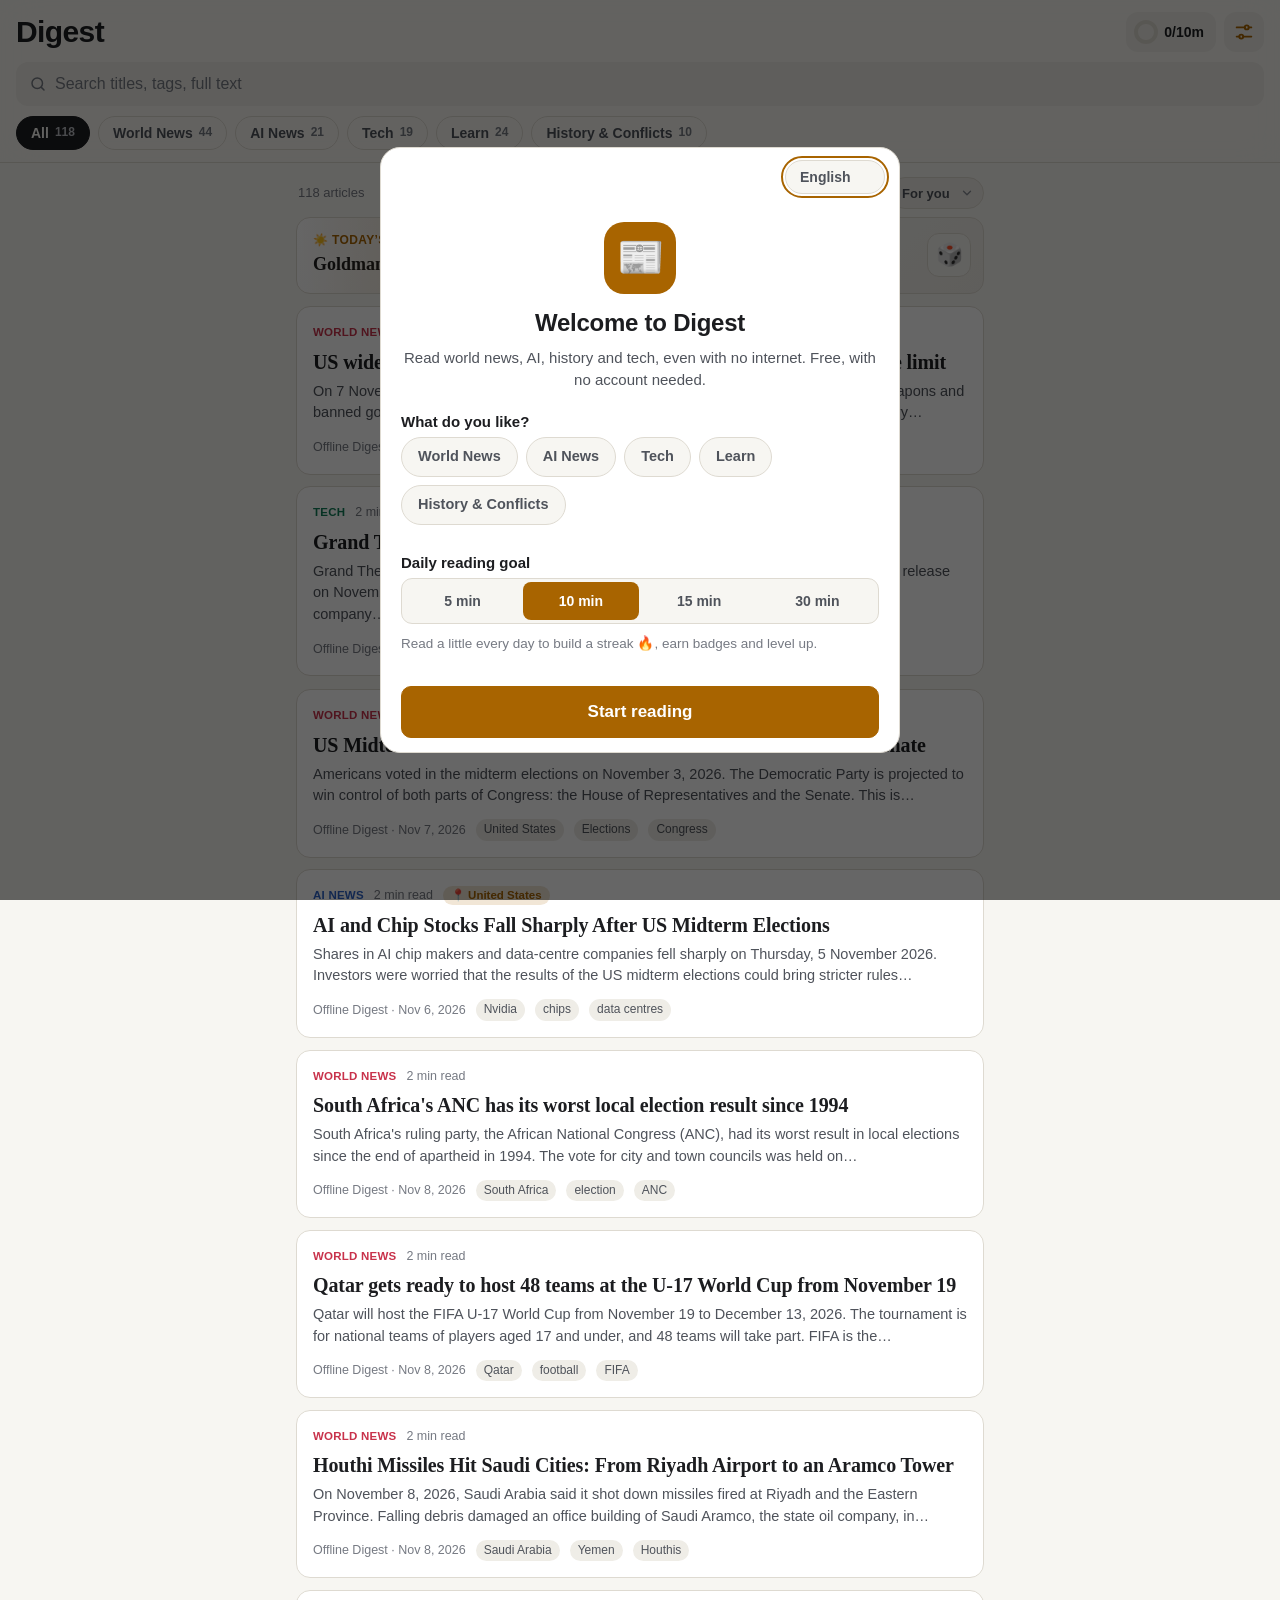
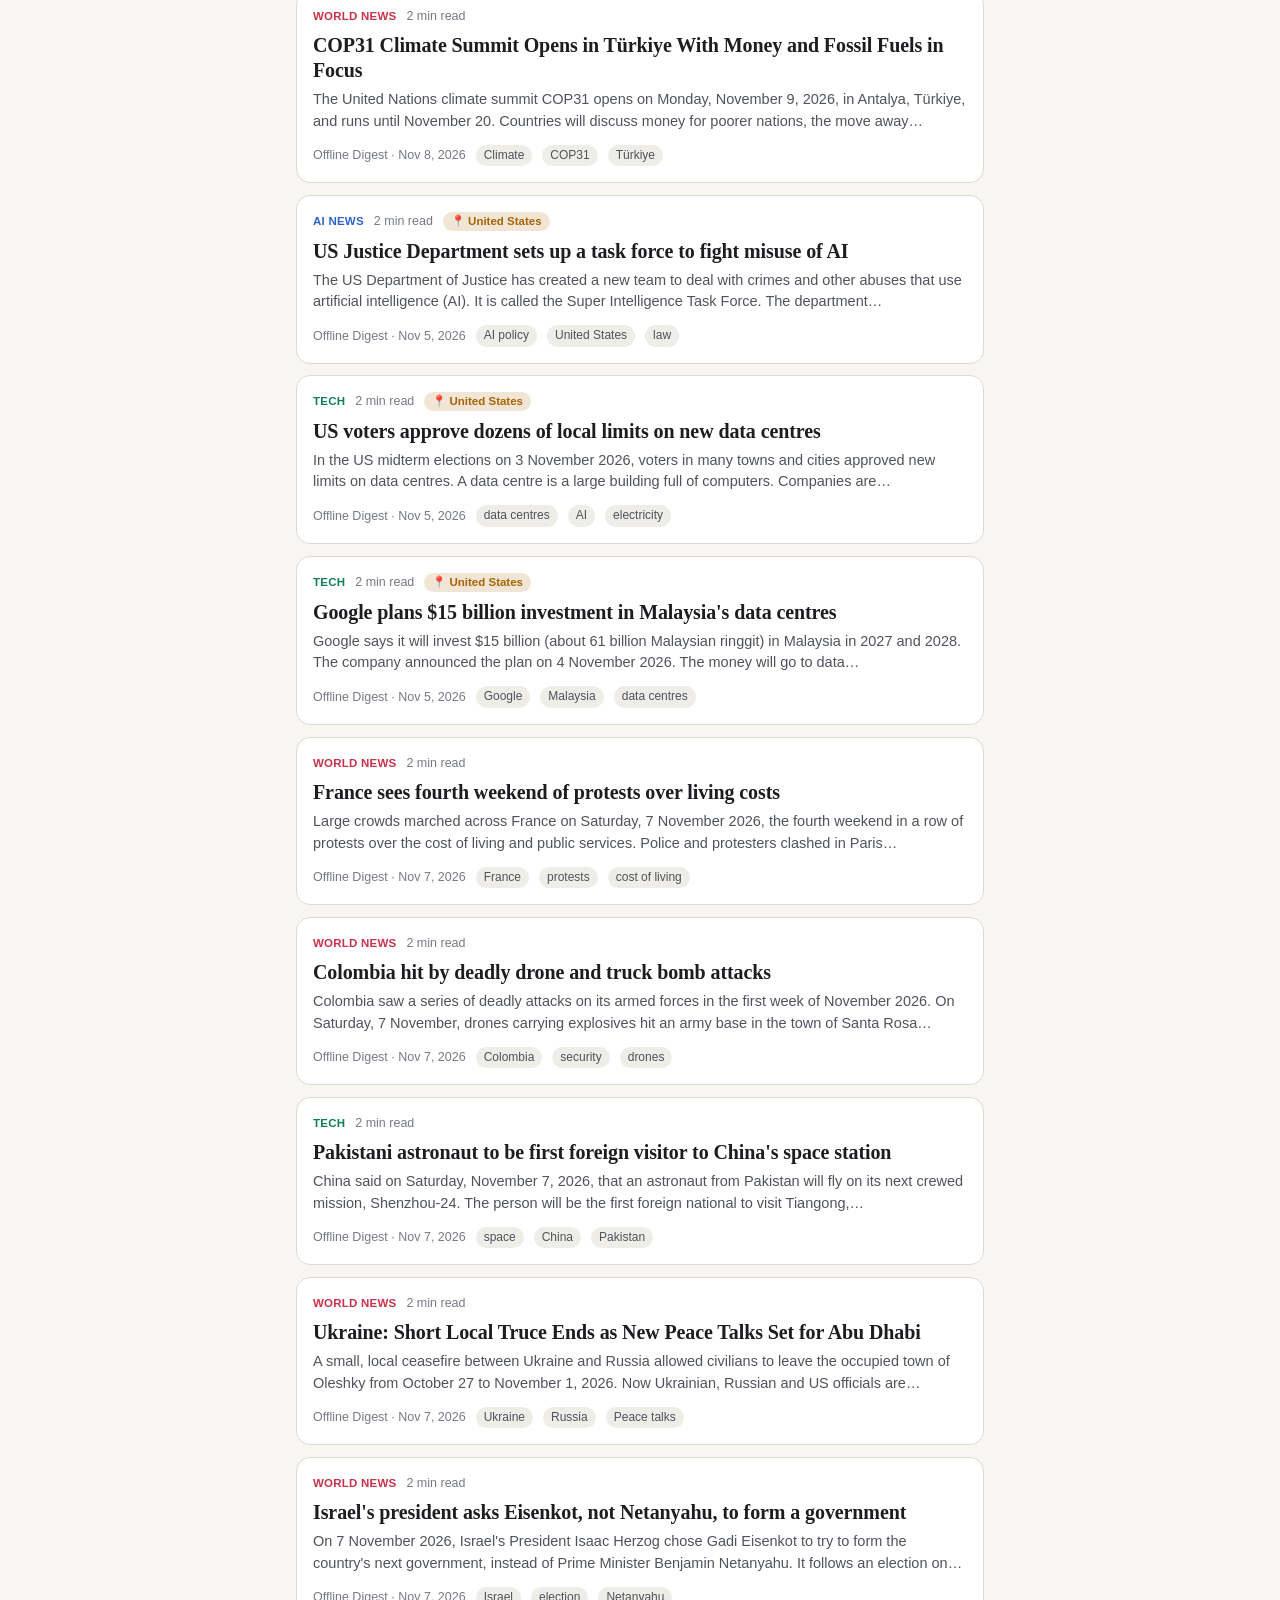
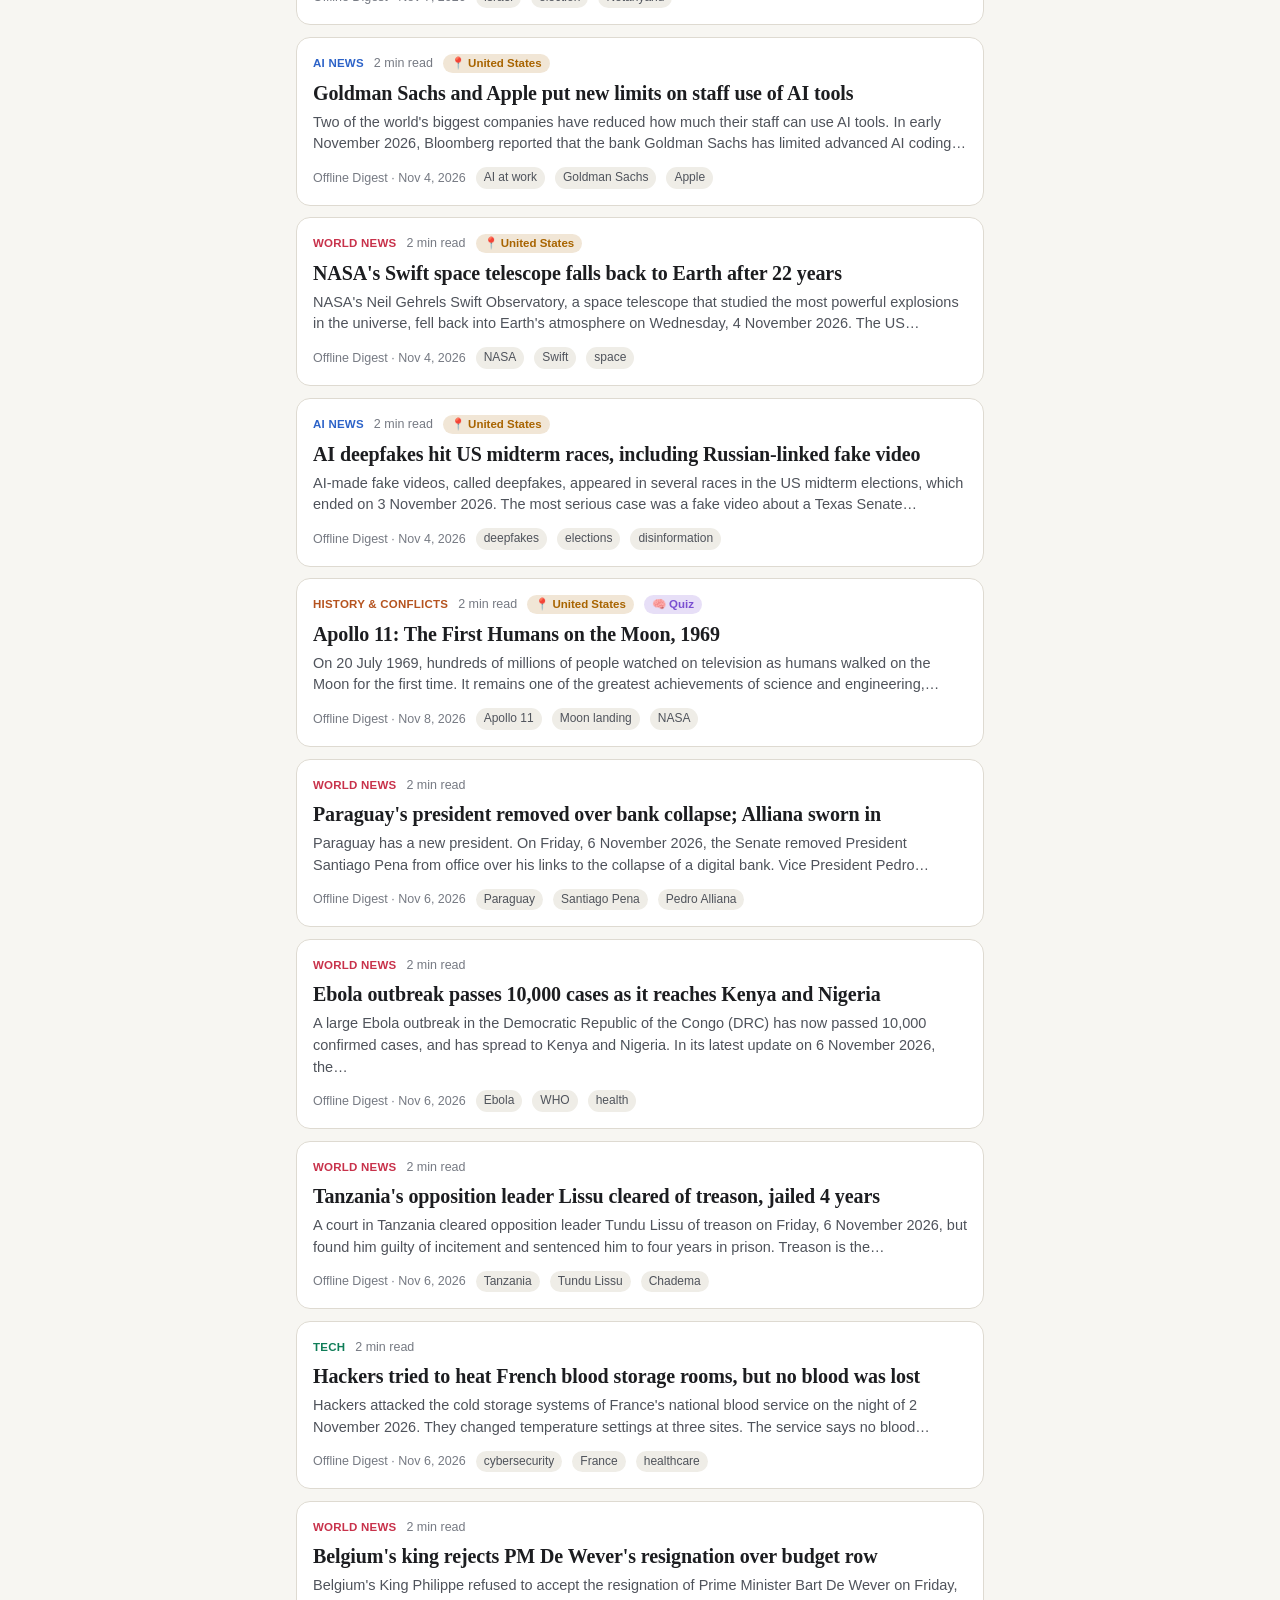
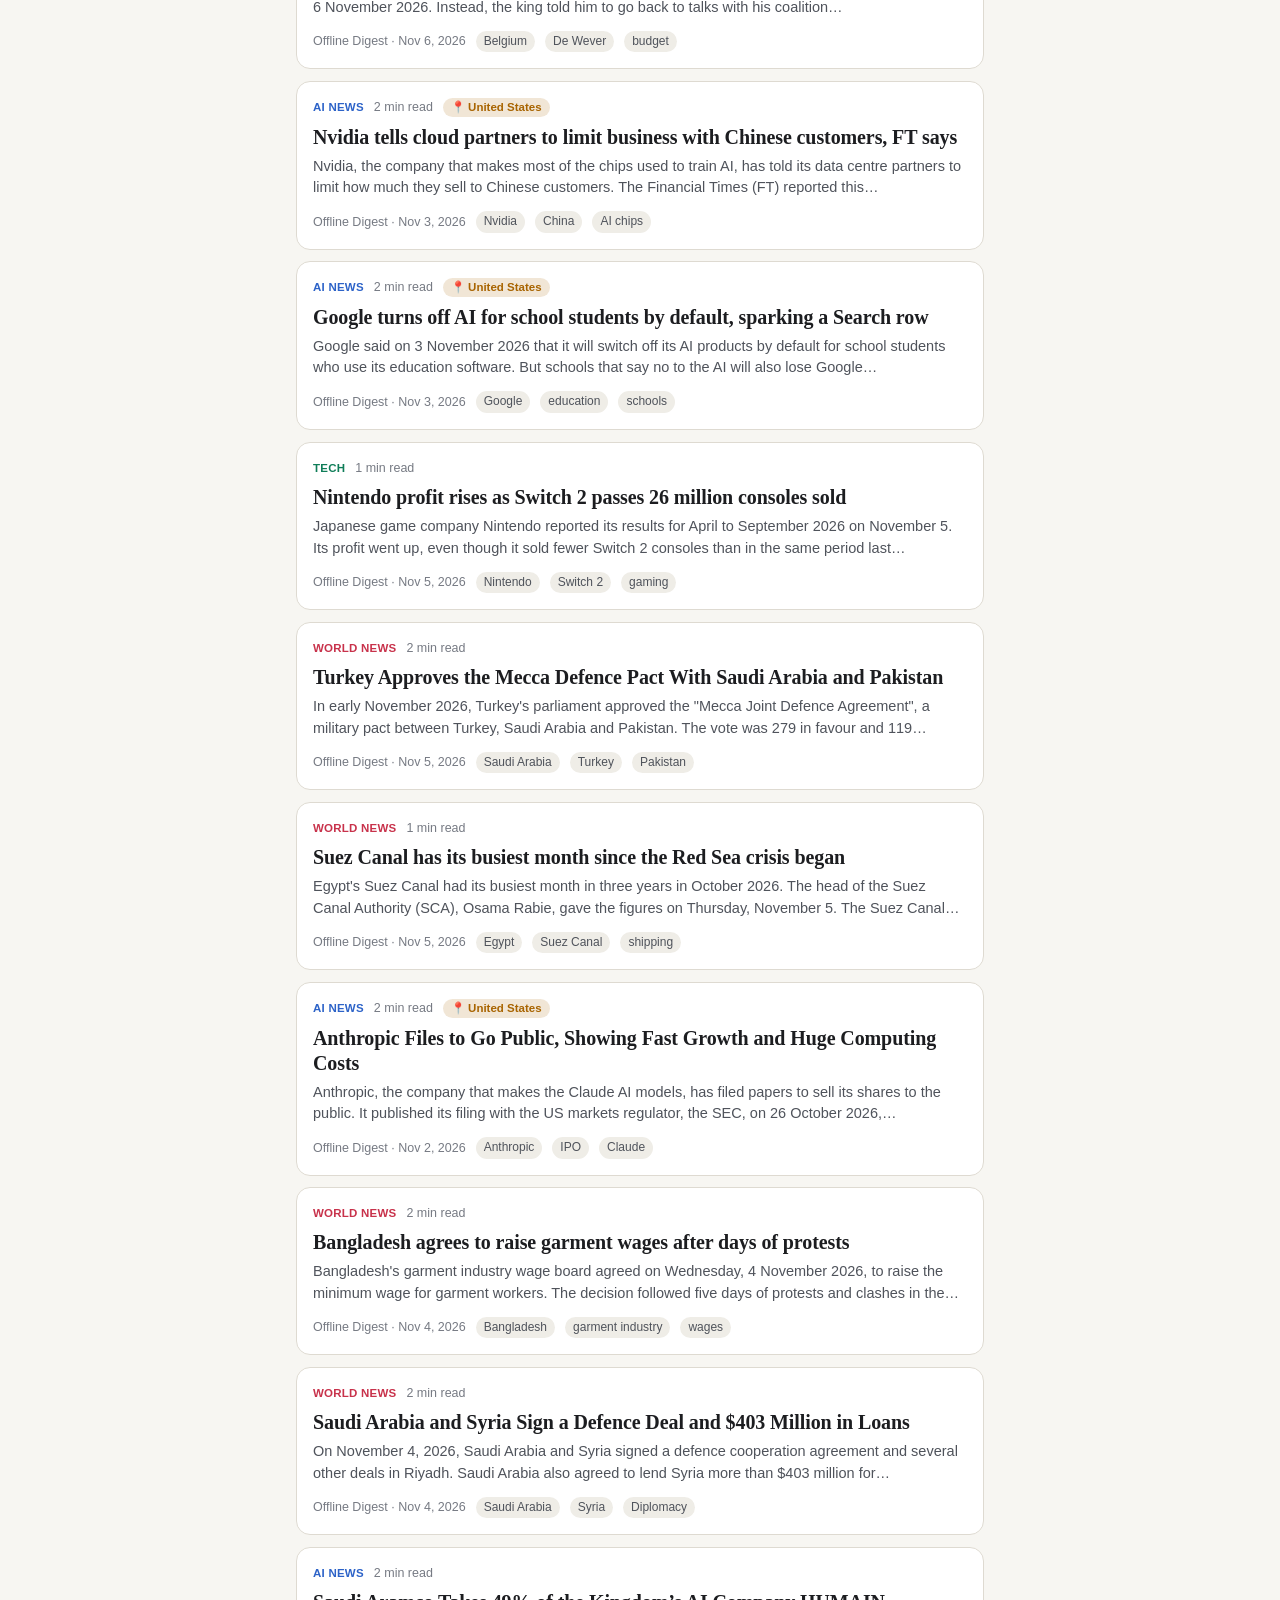
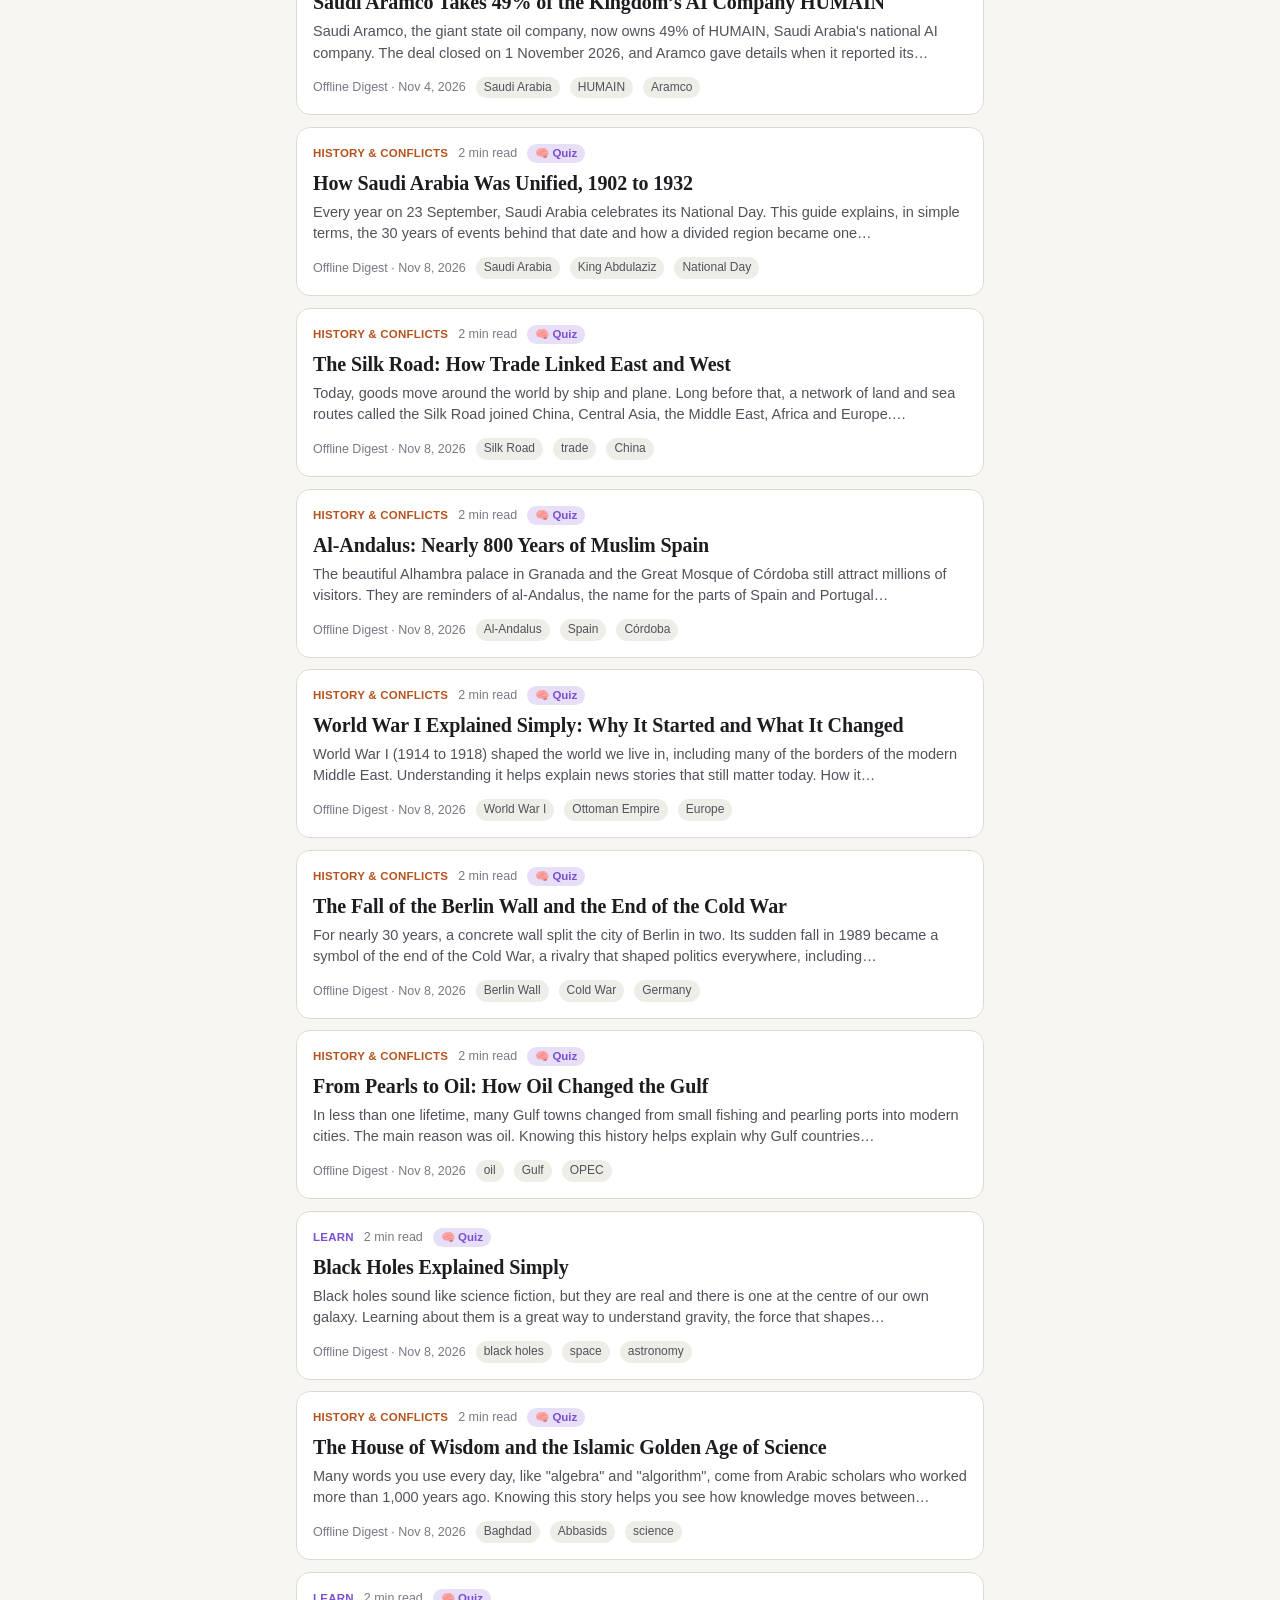
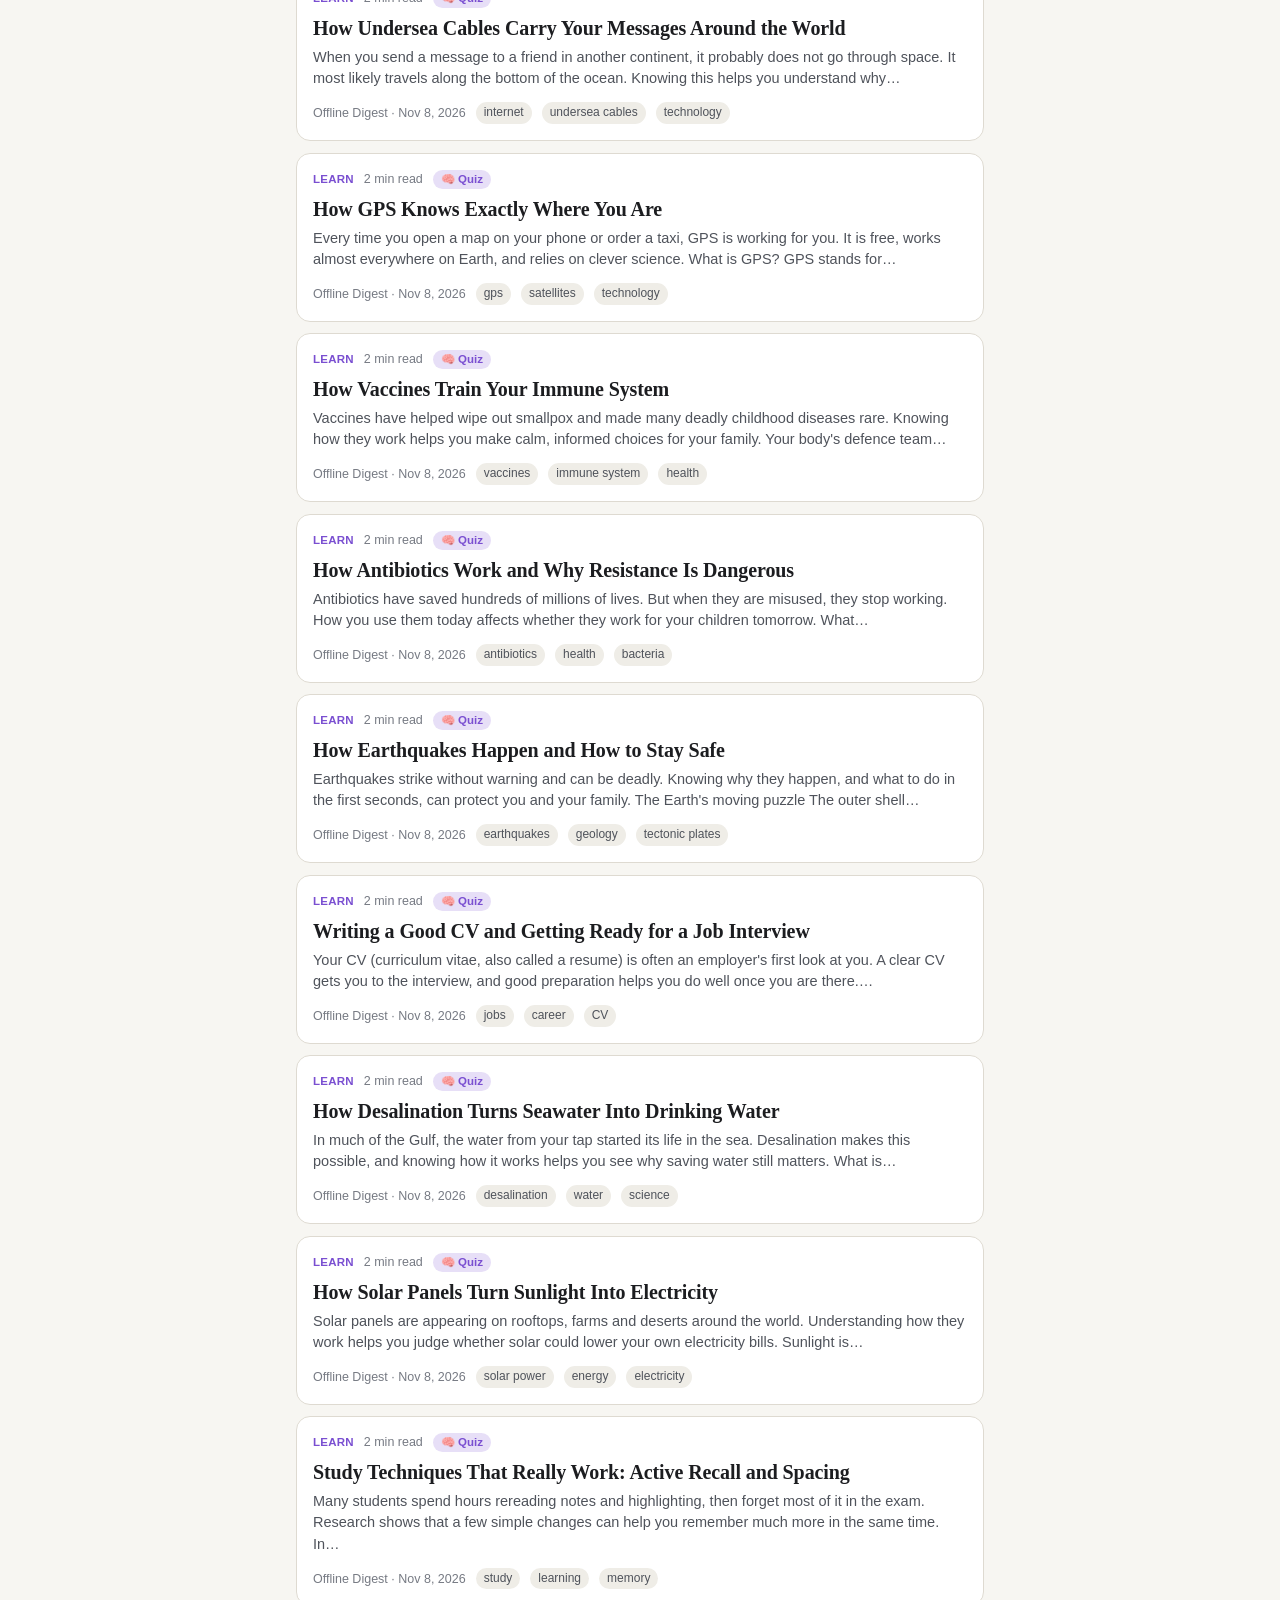
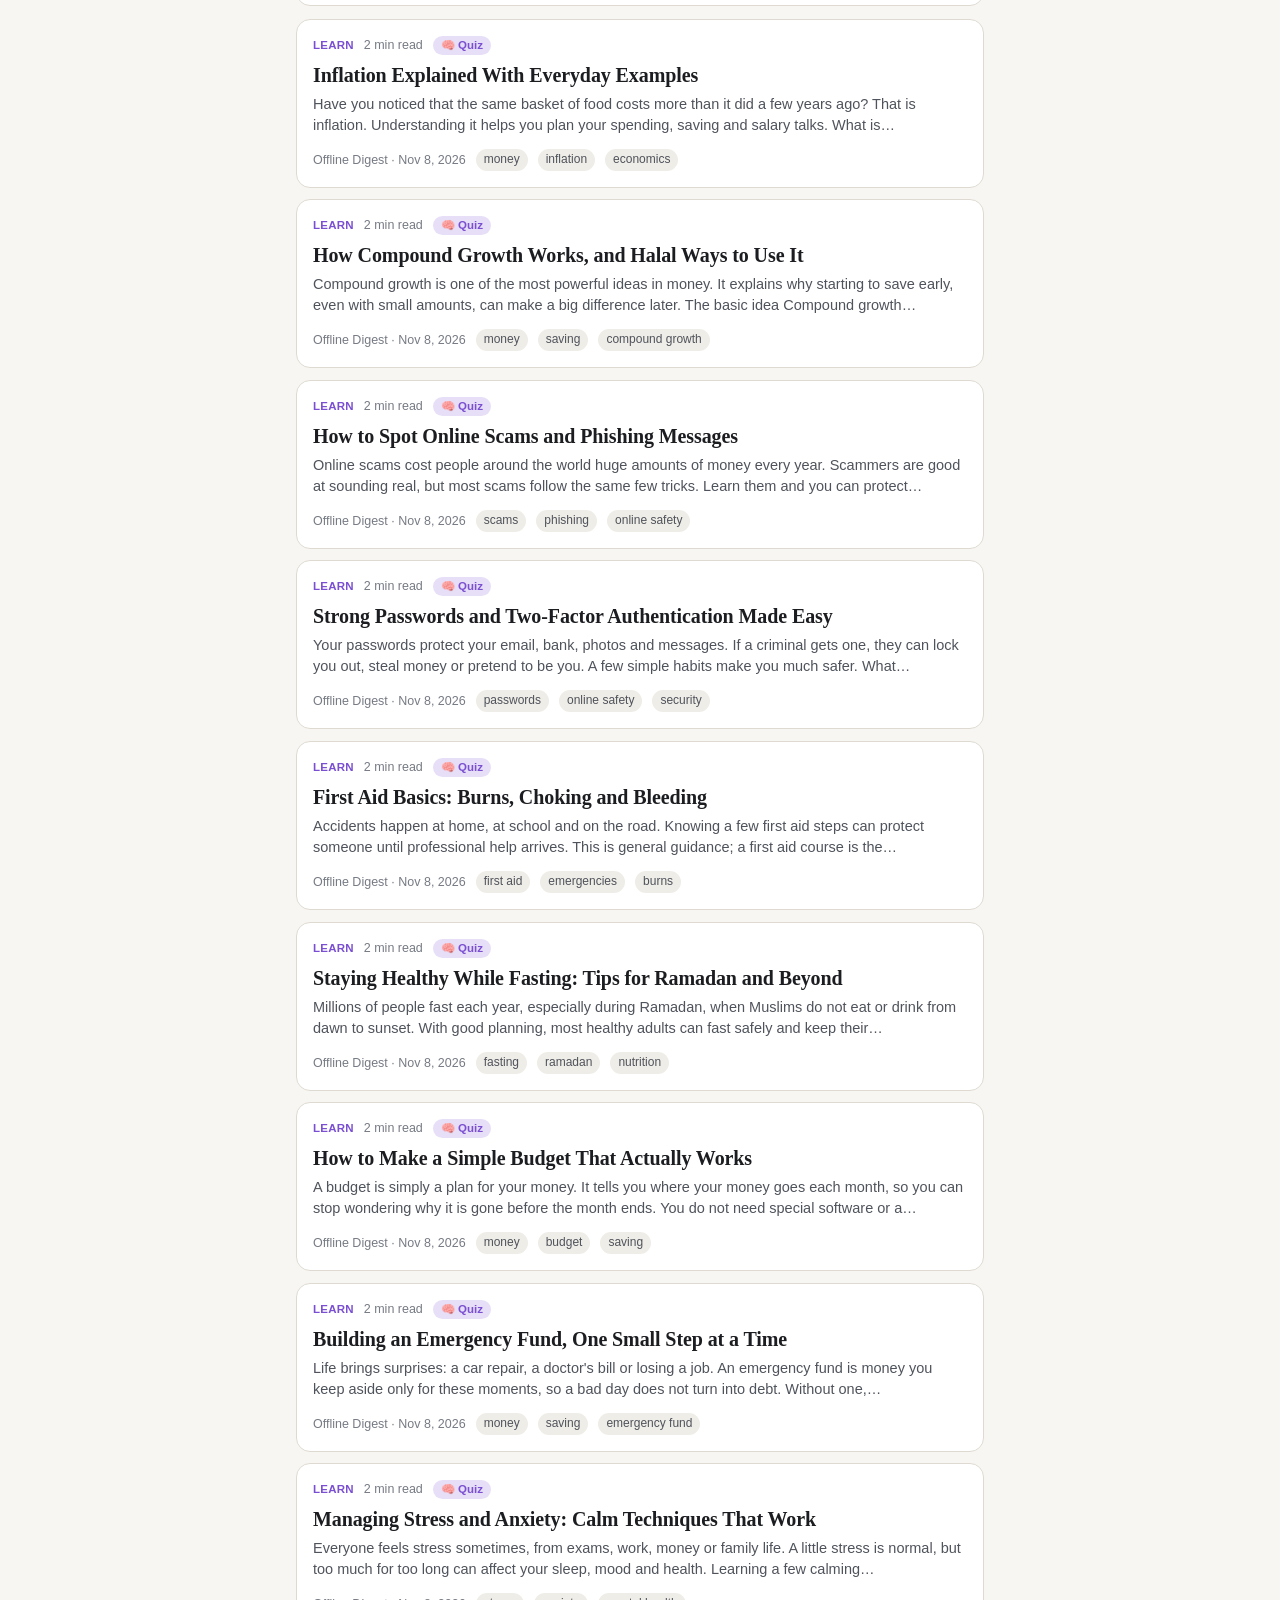
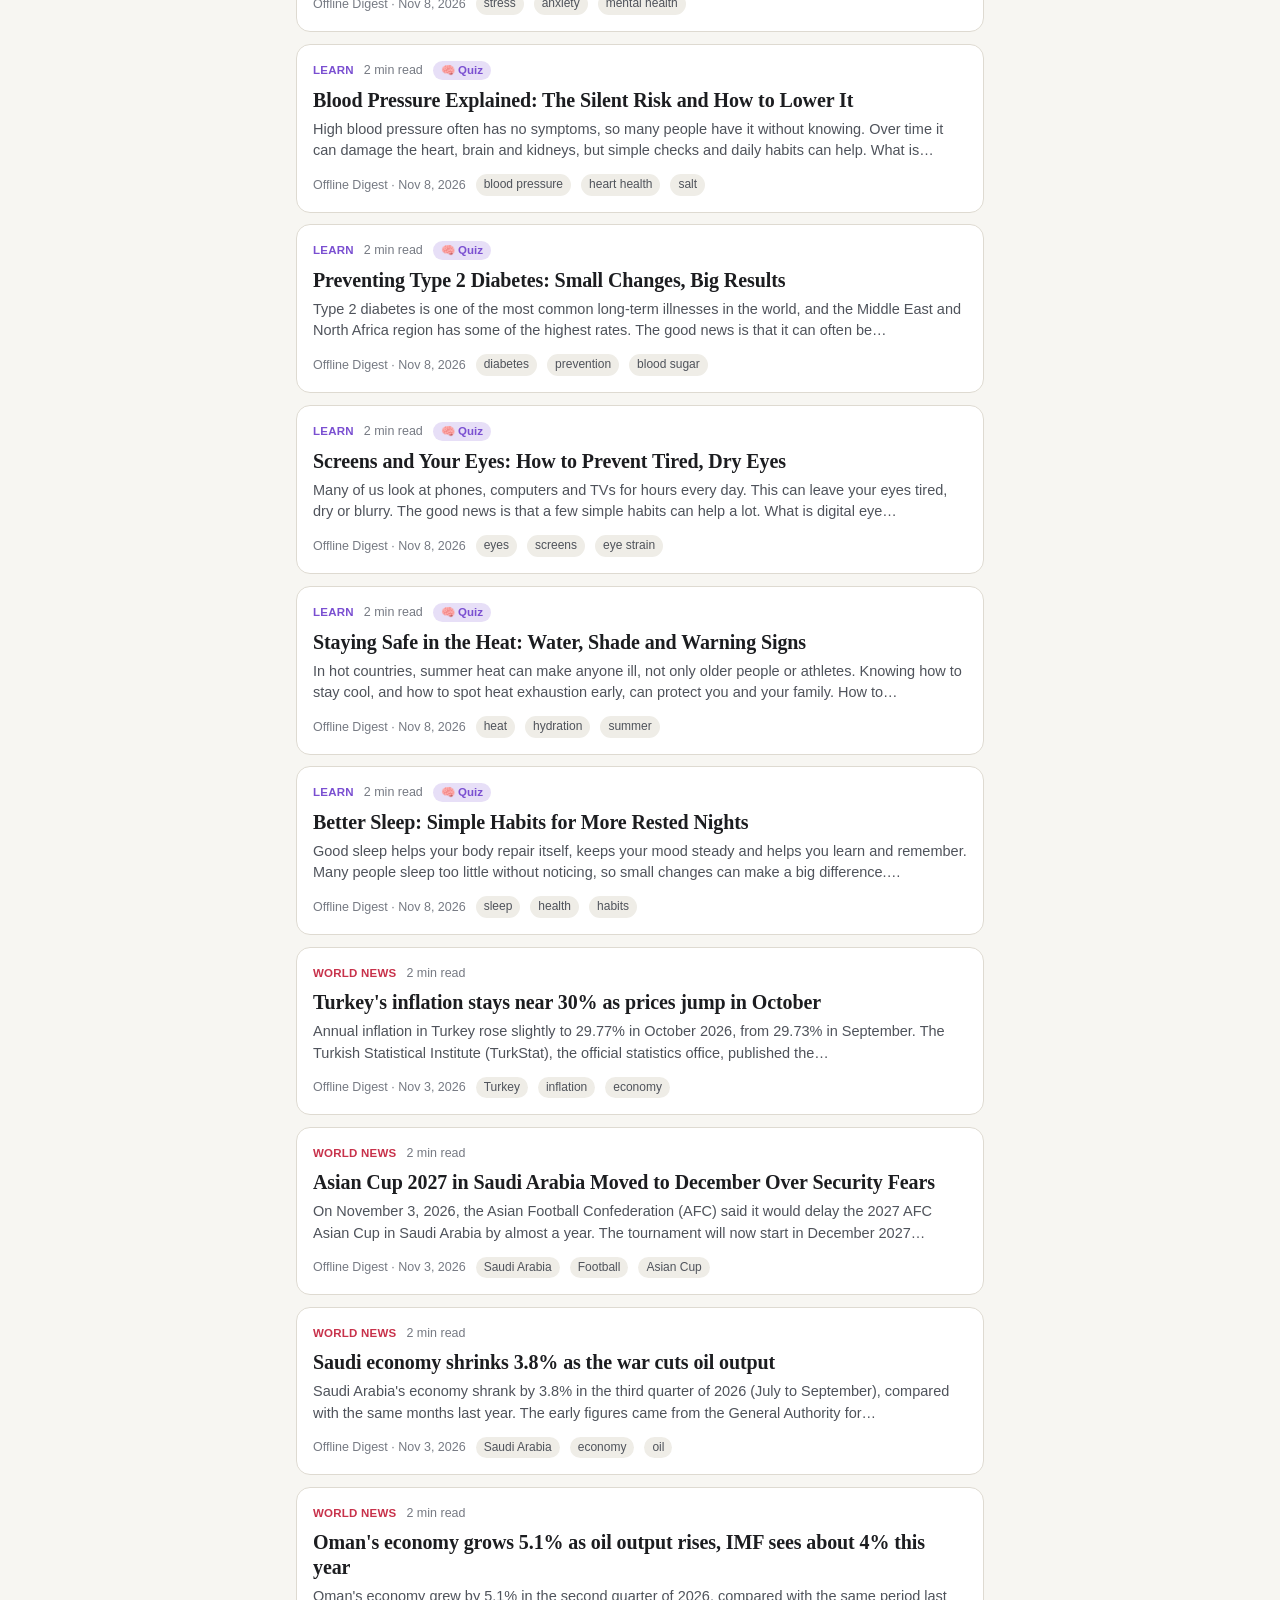
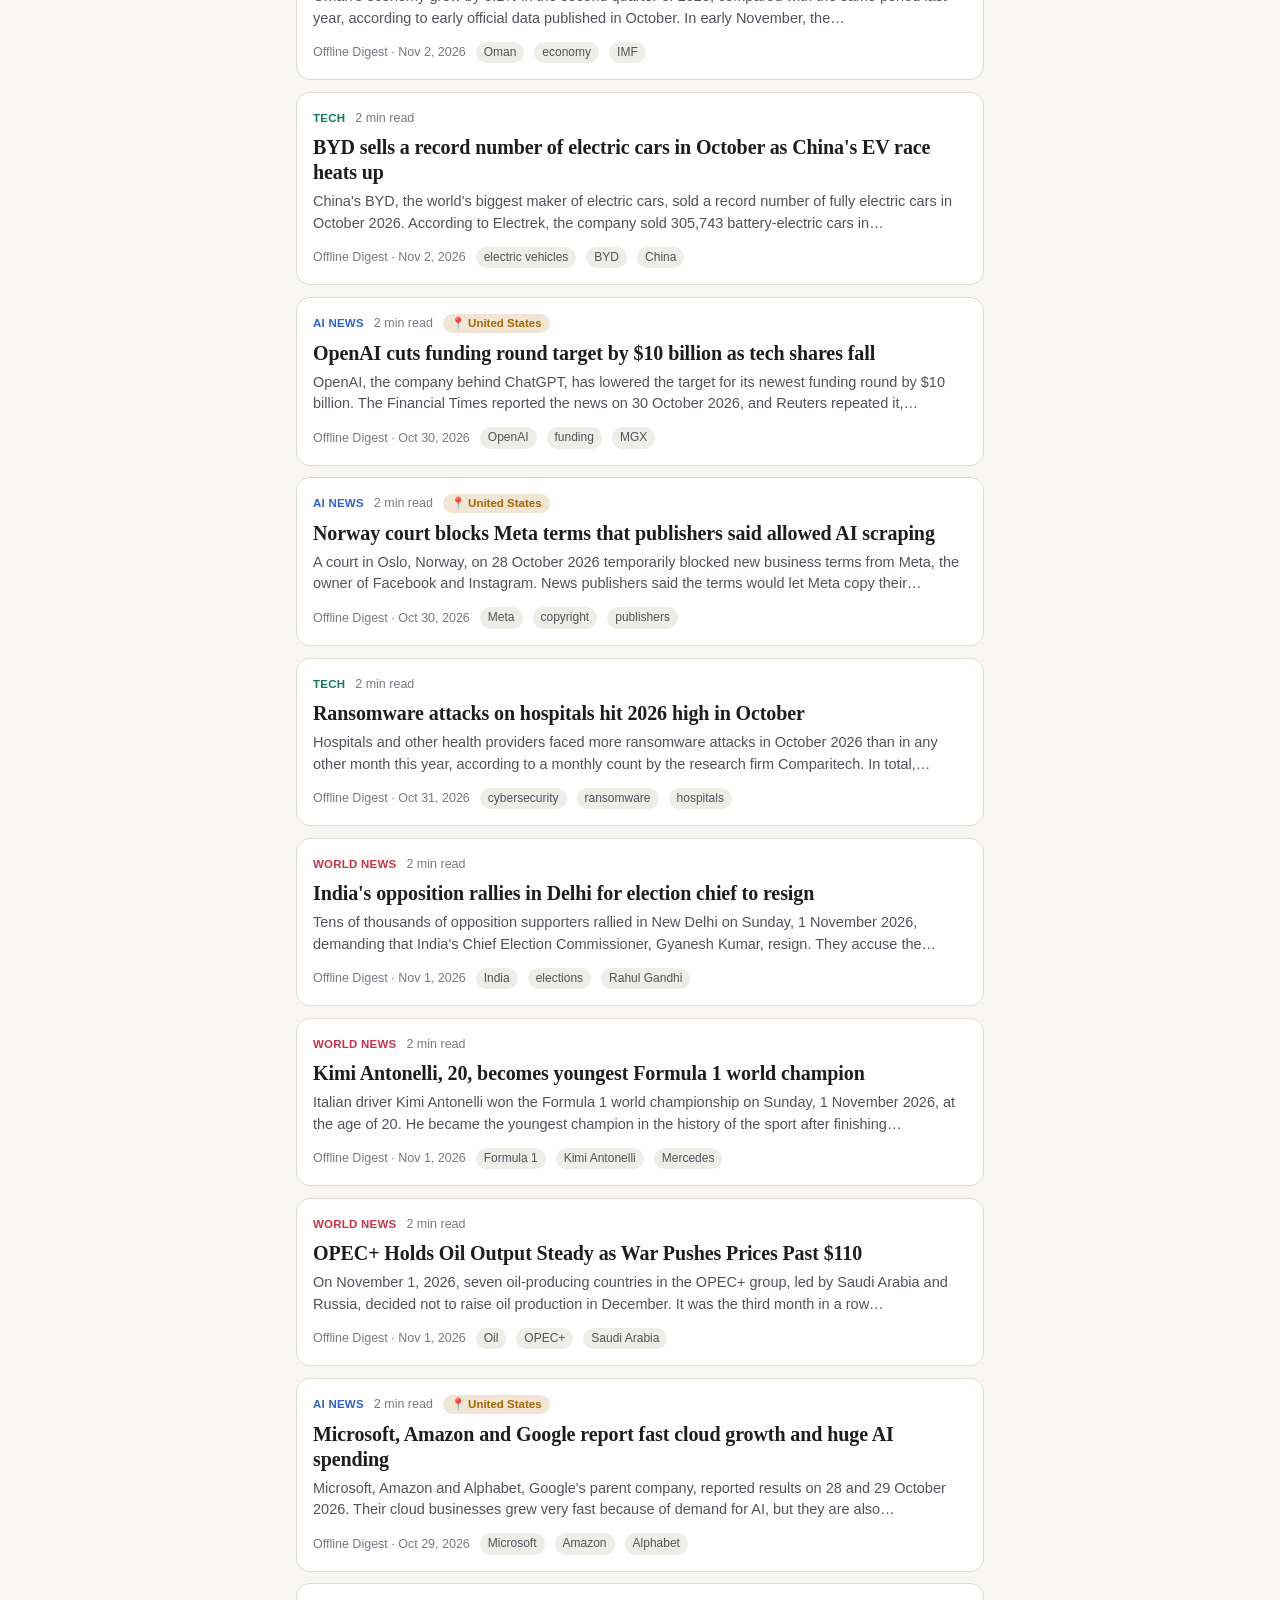
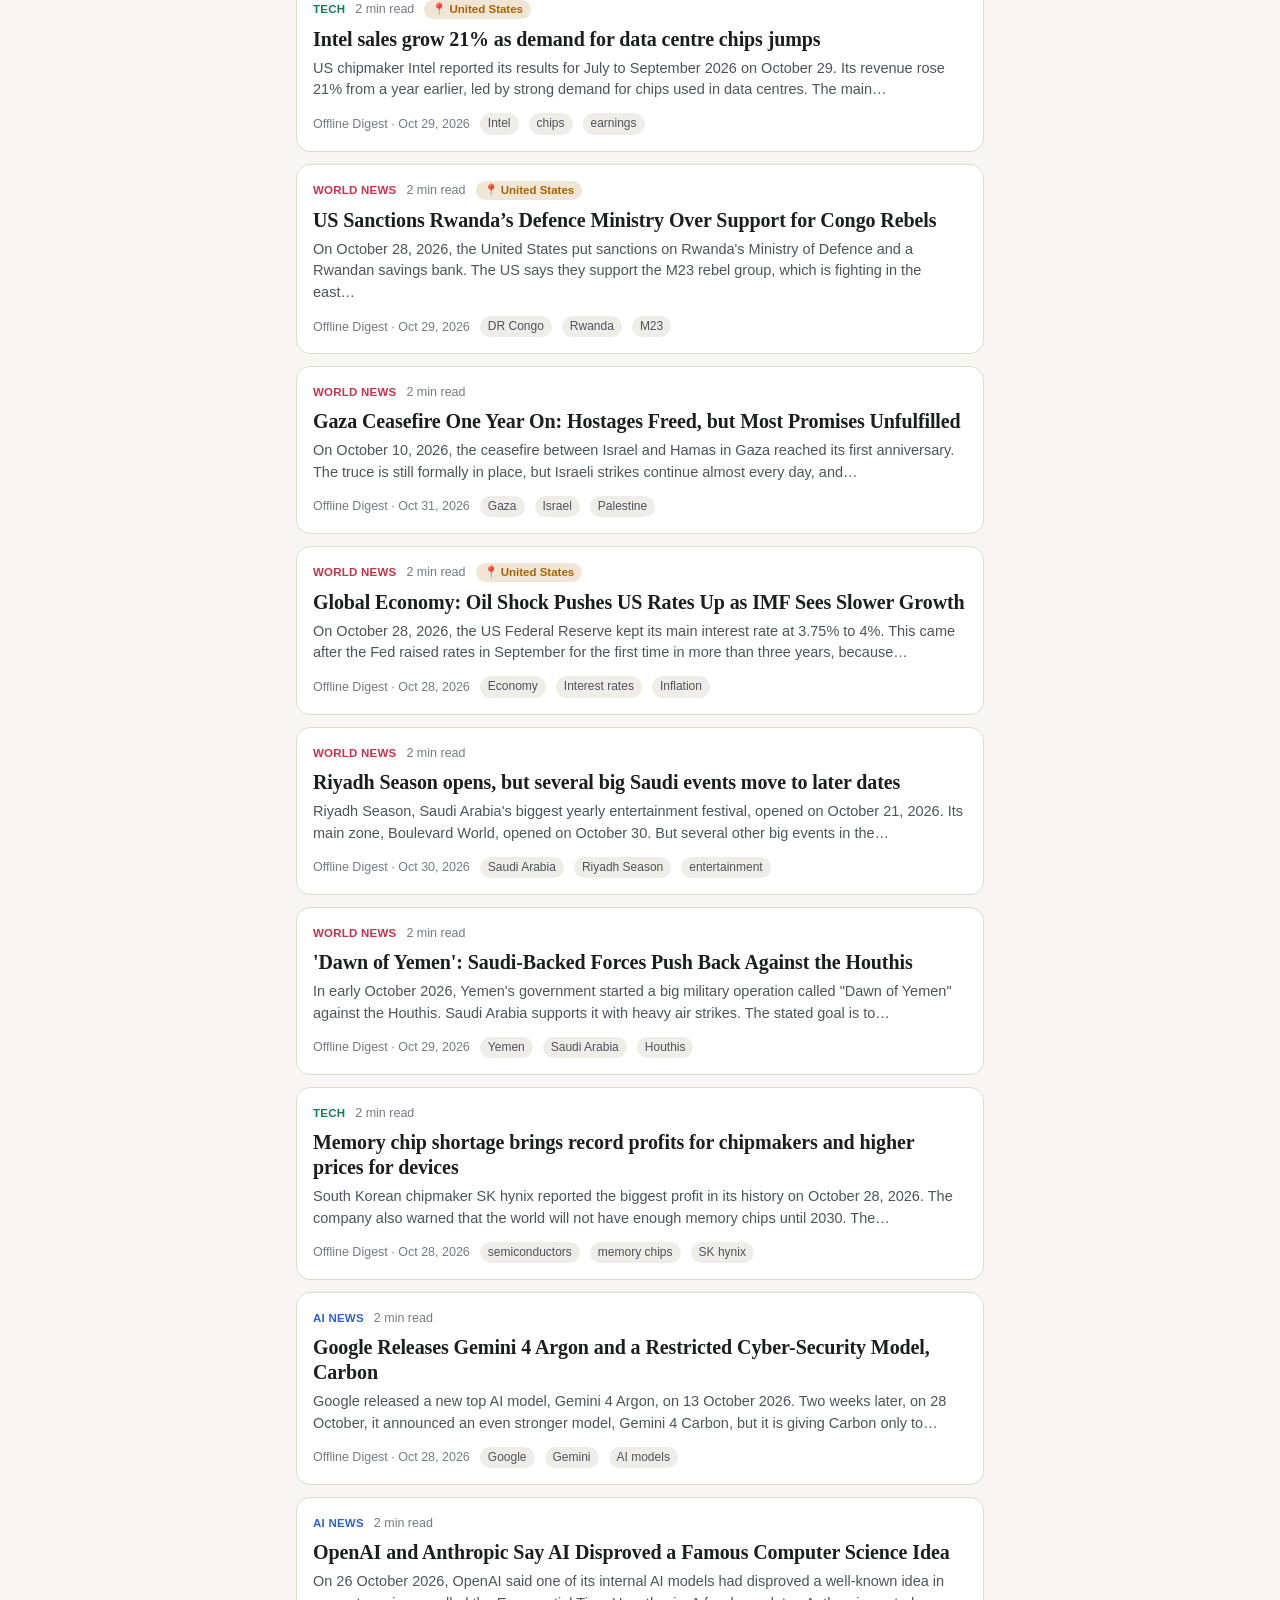
==== commit a3a7a583: "Digest 2.0: Android app support, light ads, honest wording - Shared code runs as the website and as " ====
--- a/index.html
+++ b/index.html
@@ -272,6 +272,13 @@
       <p class="hint" data-i18n="tts.hint"></p>
     </section>
 
+    <section class="sheet-sec" id="ads-sec" hidden>
+      <h3 data-i18n="ads.title">Ads</h3>
+      <p class="hint" data-i18n="ads.hint"></p>
+      <button id="adfree-btn" class="btn btn-primary" type="button"></button>
+      <button id="adprivacy-btn" class="btn btn-ghost" type="button" data-i18n="ads.privacy" hidden>Ad privacy choices</button>
+    </section>
+
     <section class="sheet-sec">
       <div id="install-row" hidden>
         <button id="install-btn" class="btn btn-primary" type="button" data-i18n="install.btn">Install Digest app</button>
@@ -280,7 +287,7 @@
       <button class="btn" type="button" data-invite data-i18n="invite.btn">💌 Invite friends</button>
     </section>
 
-    <p class="about"><span data-i18n="about"></span> <a href="privacy.html" target="_blank" rel="noopener" data-i18n="privacy">Privacy policy</a></p>
+    <p class="about"><span data-i18n="about"></span> <a id="privacy-link" href="privacy.html" target="_blank" rel="noopener" data-i18n="privacy">Privacy policy</a></p>
   </dialog>
 
   <!-- Article actions sheet -->
--- a/styles.css
+++ b/styles.css
@@ -1220,6 +1220,11 @@
 
 .about a { color: var(--accent); }
 
+/* Android app: leave room for the small banner at the end of articles */
+.ad-on .reader { padding-bottom: calc(var(--ad-h, 60px) + var(--sab) + 40px); }
+.ad-on .toast { bottom: calc(var(--ad-h, 60px) + 18px + var(--sab)); }
+#ads-sec .btn { width: 100%; }
+
 /* ---------- Motion ----------
  * Everything here is switched off by the prefers-reduced-motion rule at the end of the file. */
 
